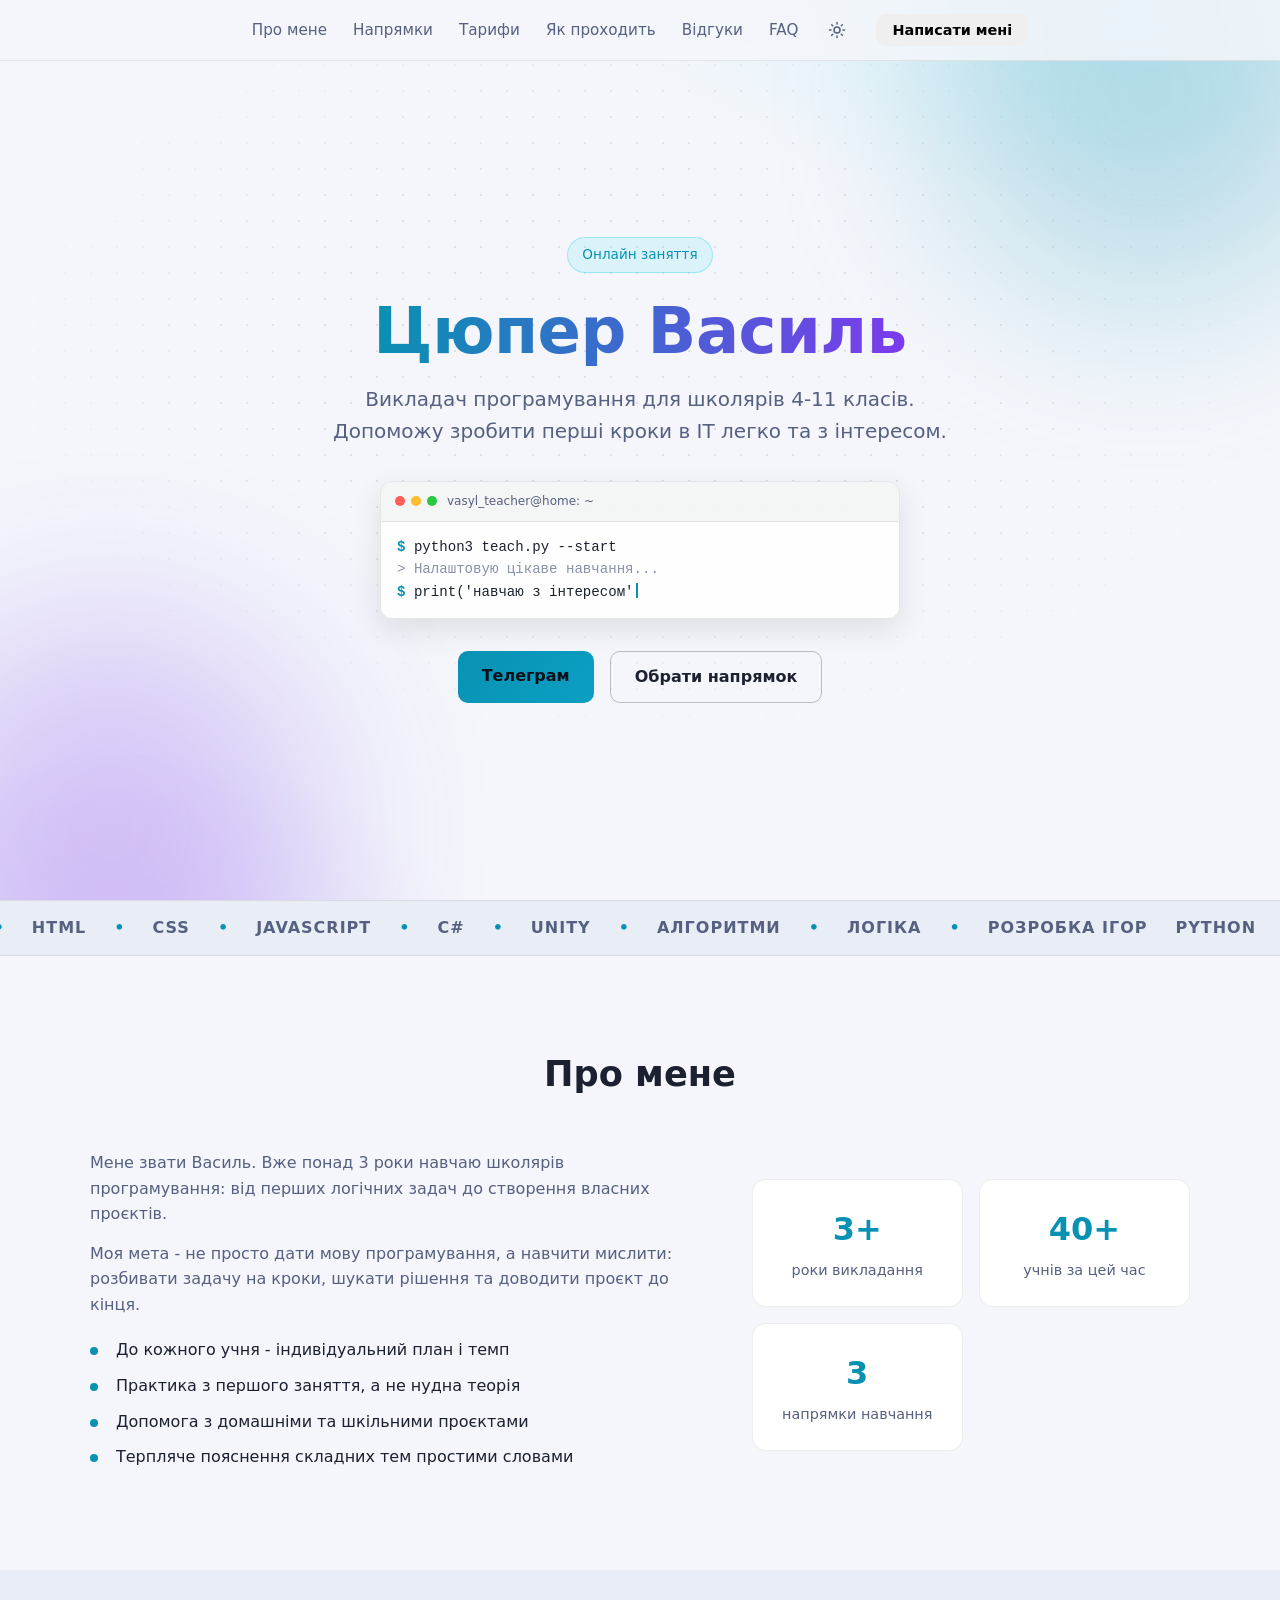
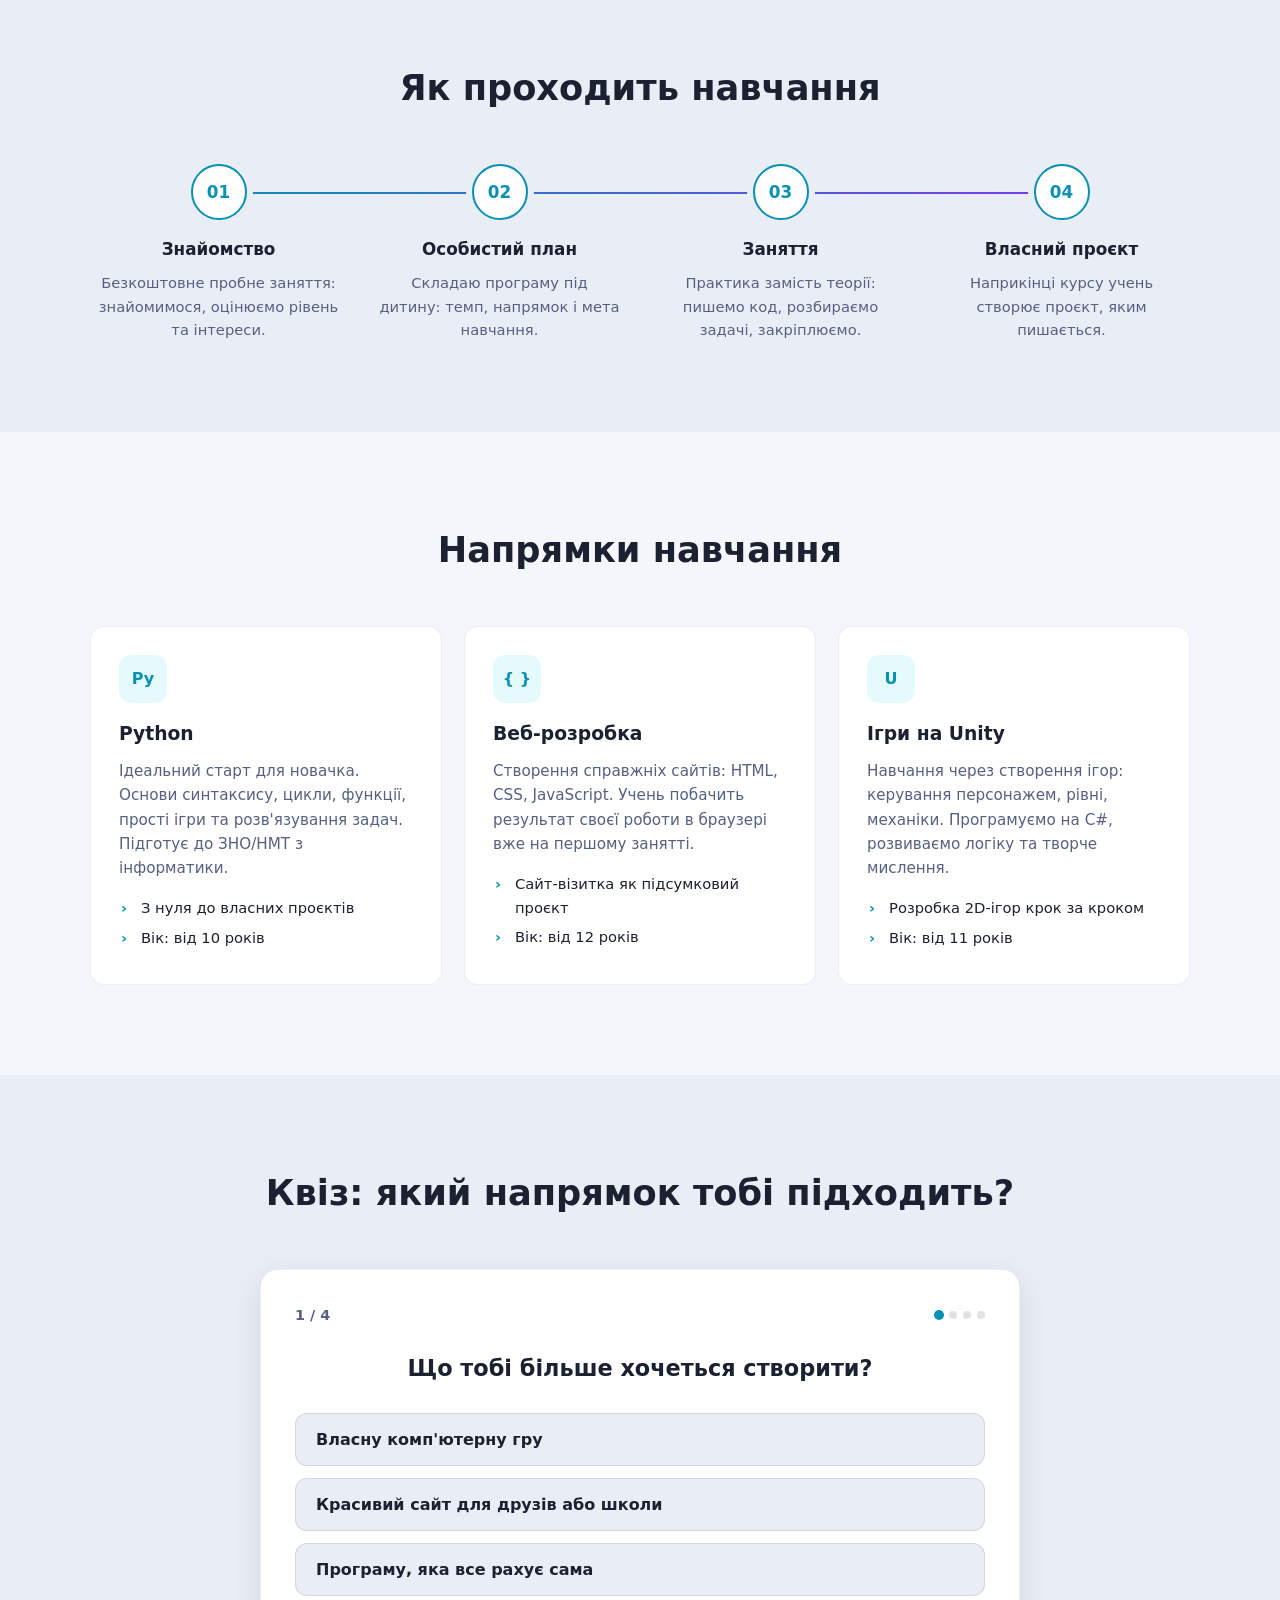
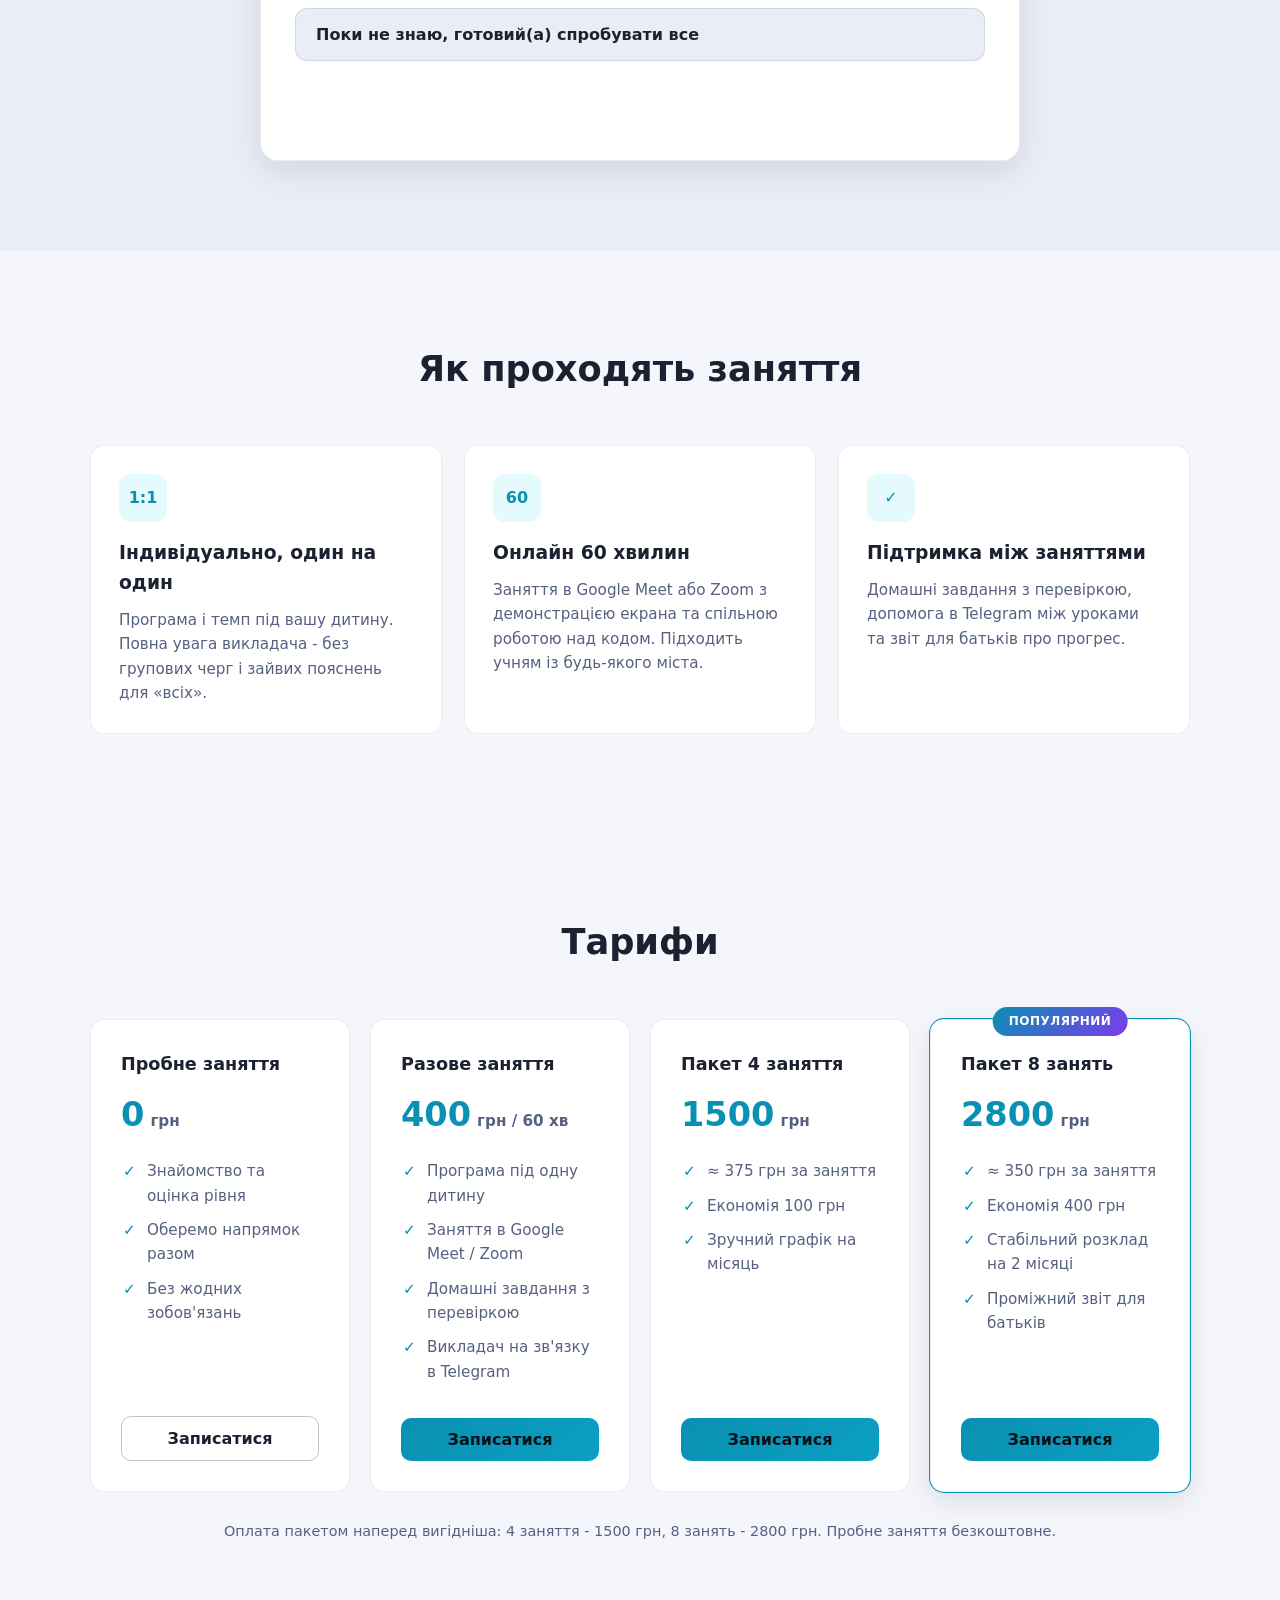
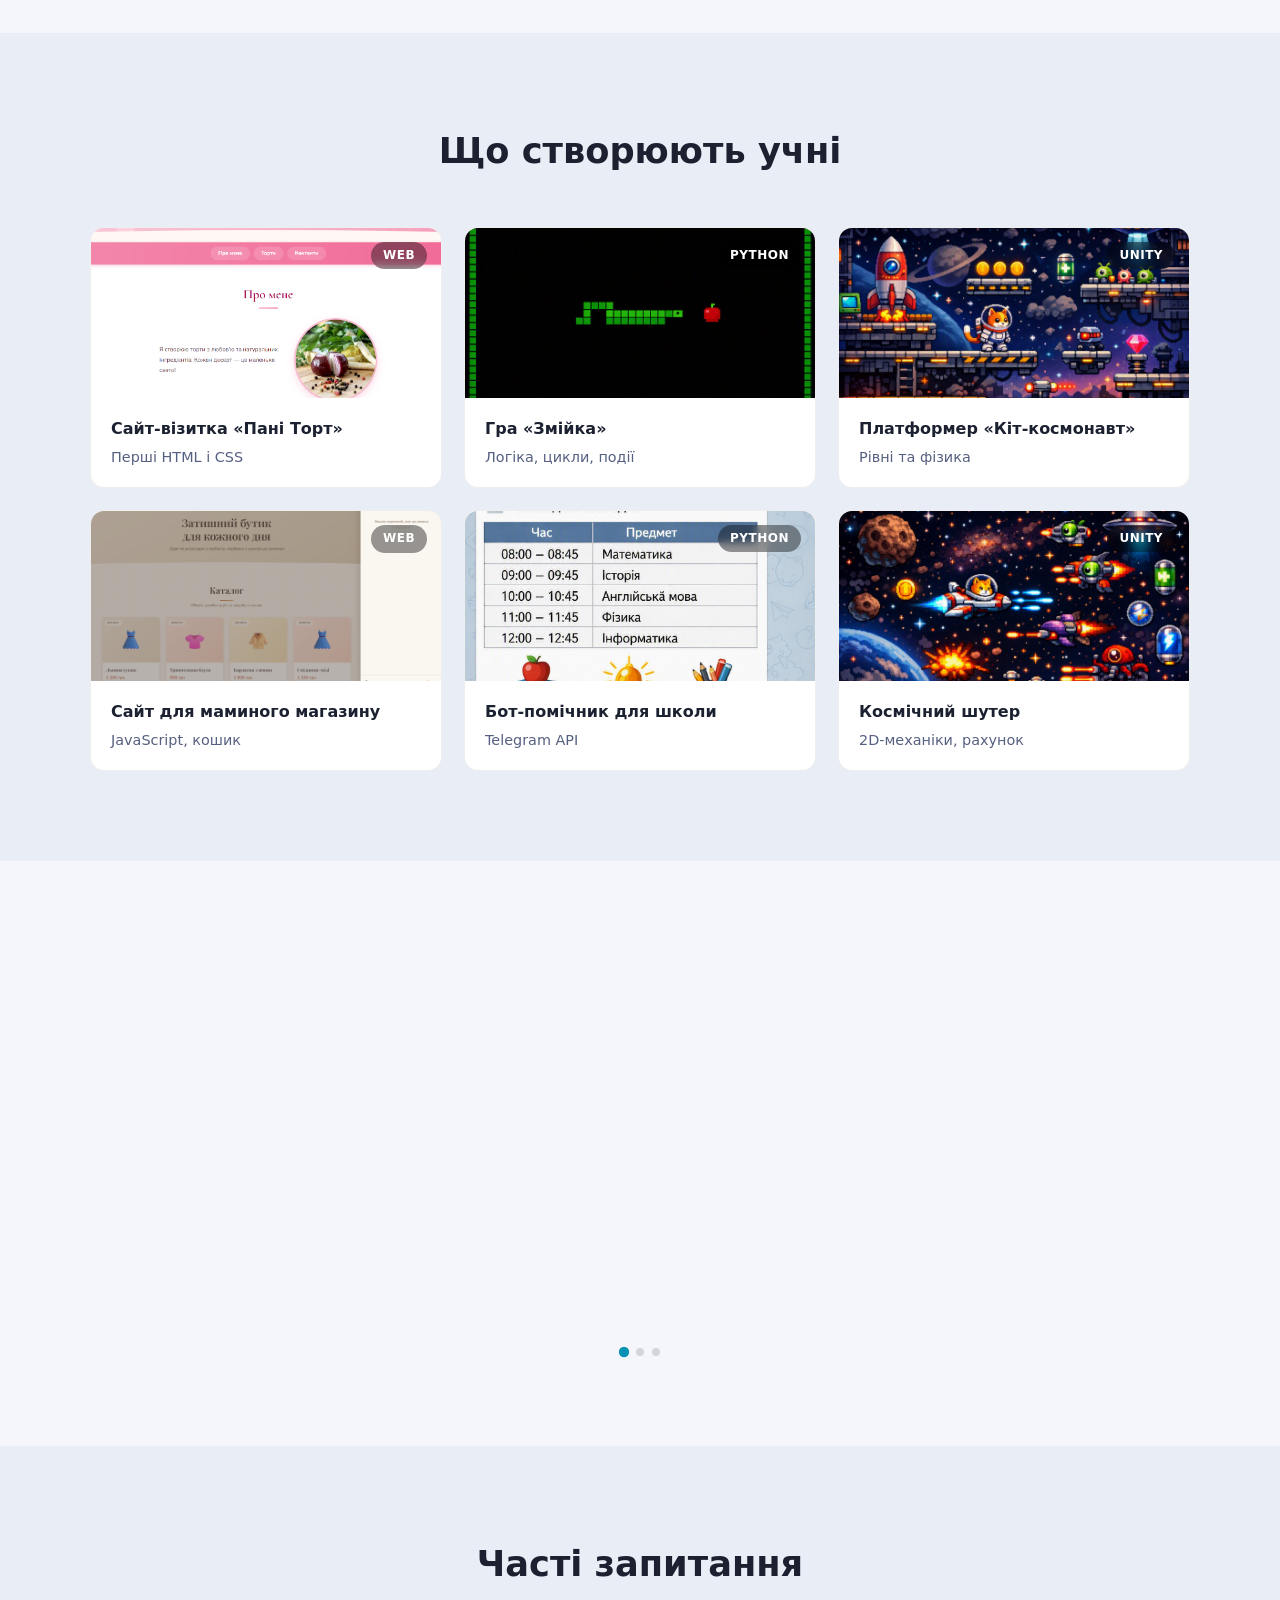
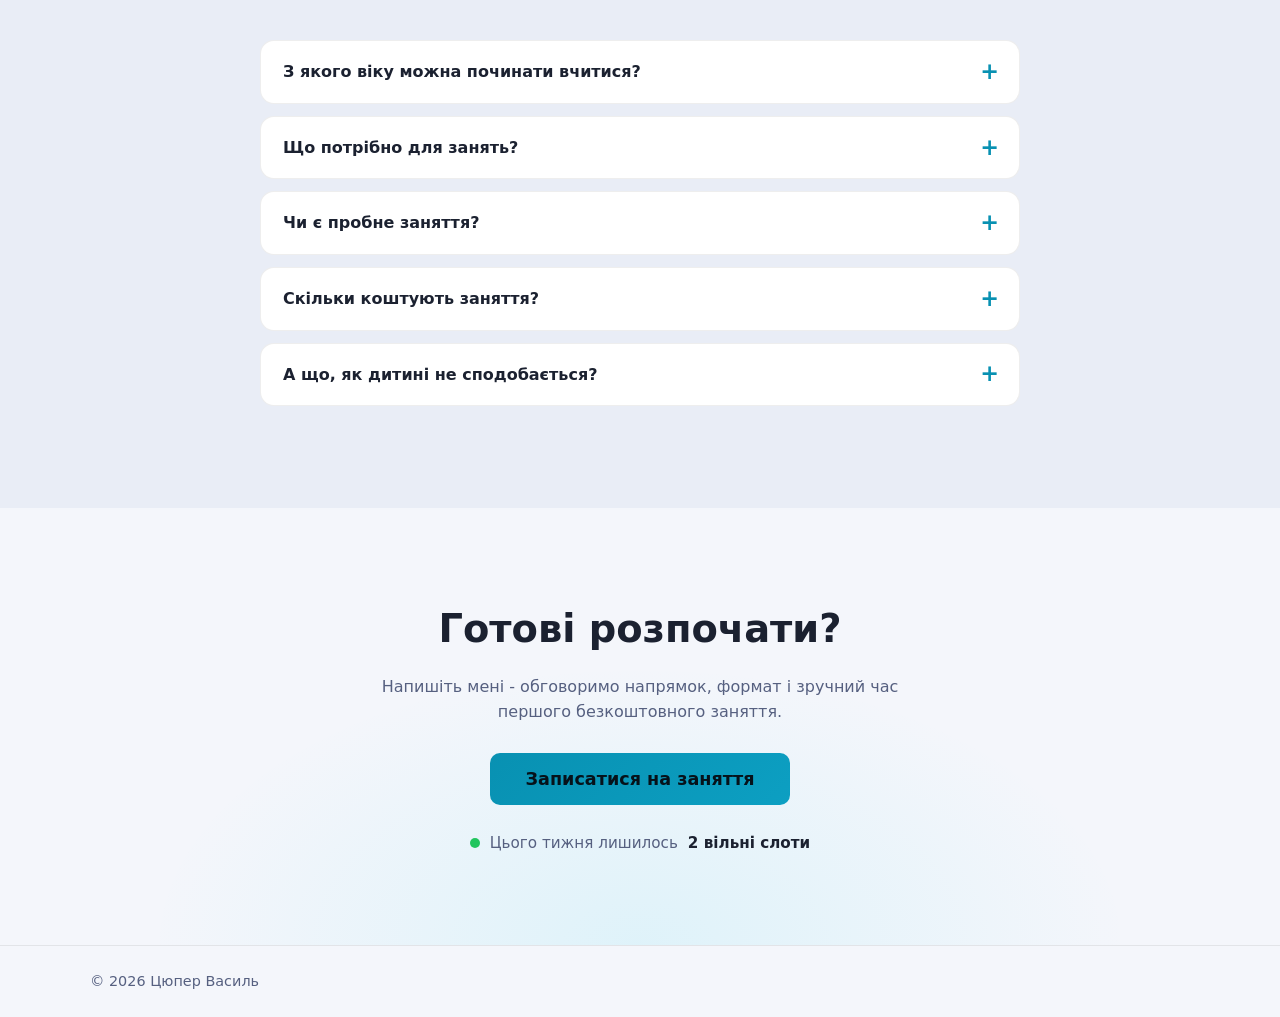
==== index.html @ 75161da9 "first commit" ====
<!DOCTYPE html>
<html lang="uk">
<head>
  <meta charset="UTF-8">
  <meta name="viewport" content="width=device-width, initial-scale=1.0">
  <title>Цюпер Василь - викладач програмування для школярів</title>
  <meta name="description" content="Індивідуальні онлайн-заняття програмуванням для школярів: Python, веб-розробка, розробка ігор на Unity.">
  <meta name="theme-color" content="#0f1117">
  <meta property="og:type" content="website">
  <meta property="og:title" content="Цюпер Василь - програмування для школярів">
  <meta property="og:description" content="Python, веб-розробка та ігри на Unity для дітей 4-11 класів. Перше заняття безкоштовно.">
  <meta property="og:url" content="https://example.com/">
  <link rel="icon" type="image/svg+xml" href="favicon.svg">
  <link rel="stylesheet" href="css/style.css">
</head>
<body>

  <div class="preloader" id="preloader" aria-hidden="true">
    <div class="preloader__inner">
      <span class="preloader__logo">ВЦ</span>
      <span class="preloader__bar"><i></i></span>
    </div>
  </div>

  <div class="progress" id="progressBar" aria-hidden="true"></div>

  <header class="nav" id="nav">
    <div class="container nav__inner">
      <nav class="nav__links" id="navLinks">
        <a href="#about">Про мене</a>
        <a href="#directions">Напрямки</a>
        <a href="#pricing">Тарифи</a>
        <a href="#how">Як проходить</a>
        <a href="#reviews">Відгуки</a>
        <a href="#faq">FAQ</a>
        <button id="themeToggle" class="theme-toggle" aria-label="Перемкнути тему">
          <svg class="theme-toggle__moon" viewBox="0 0 24 24" width="18" height="18" fill="none" stroke="currentColor" stroke-width="2" aria-hidden="true">
            <path d="M21 12.8A9 9 0 1 1 11.2 3a7 7 0 0 0 9.8 9.8z" stroke-linecap="round" stroke-linejoin="round"/>
          </svg>
          <svg class="theme-toggle__sun" viewBox="0 0 24 24" width="18" height="18" fill="none" stroke="currentColor" stroke-width="2" aria-hidden="true">
            <circle cx="12" cy="12" r="4"/>
            <path d="M12 2v2m0 16v2M4.9 4.9l1.4 1.4m11.4 11.4 1.4 1.4M2 12h2m16 0h2M4.9 19.1l1.4-1.4m11.4-11.4 1.4-1.4" stroke-linecap="round"/>
          </svg>
        </button>
        <button class="btn btn--small" data-open-modal>Написати мені</button>
      </nav>
      <button class="nav__burger" id="navToggle" aria-label="Відкрити меню">
        <span></span><span></span><span></span>
      </button>
    </div>
  </header>

  <section class="hero" id="hero">
    <div class="hero__orbs" aria-hidden="true">
      <span class="hero__orb hero__orb--one"></span>
      <span class="hero__orb hero__orb--two"></span>
    </div>
    <div class="hero__grid" aria-hidden="true"></div>
    <canvas class="hero__rain" id="codeRain" aria-hidden="true"></canvas>
    <div class="container hero__inner">
      <div class="hero__badge hero-anim">Онлайн заняття</div>
      <h1 class="hero-anim"><span class="hero__name">Цюпер Василь</span></h1>
      <p class="hero__subtitle hero-anim">
        Викладач програмування для школярів 4-11 класів.<br>
        Допоможу зробити перші кроки в IT легко та з інтересом.
      </p>

      <div class="hero__terminal hero-anim" aria-hidden="true">
        <div class="terminal__bar">
          <span class="terminal__dots"><i></i><i></i><i></i></span>
          <span class="terminal__title">vasyl_teacher@home: ~</span>
        </div>
        <div class="terminal__body">
          <p class="terminal__line"><span class="terminal__prompt">$</span> python3 teach.py --start</p>
          <p class="terminal__line terminal__muted">> Налаштовую цікаве навчання...</p>
          <p class="terminal__line terminal__typed">
            <span class="terminal__prompt">$</span>
            <span id="typedOut"></span><span class="typed__cursor"></span>
          </p>
        </div>
      </div>

      <div class="hero__actions hero-anim">
        <a href="https://t.me/tsyupro" target="_blank" rel="noopener" class="btn btn--primary">Телеграм</a>
        <a href="#directions" class="btn btn--ghost">Обрати напрямок</a>
      </div>
    </div>
  </section>

  <div class="marquee" aria-hidden="true">
    <div class="marquee__track">
      <span class="marquee__group">
        <span class="marquee__item">Python</span><span class="marquee__sep">•</span>
        <span class="marquee__item">HTML</span><span class="marquee__sep">•</span>
        <span class="marquee__item">CSS</span><span class="marquee__sep">•</span>
        <span class="marquee__item">JavaScript</span><span class="marquee__sep">•</span>
        <span class="marquee__item">C#</span><span class="marquee__sep">•</span>
        <span class="marquee__item">Unity</span><span class="marquee__sep">•</span>
        <span class="marquee__item">Алгоритми</span><span class="marquee__sep">•</span>
        <span class="marquee__item">Логіка</span><span class="marquee__sep">•</span>
        <span class="marquee__item">Розробка ігор</span>
      </span>
      <span class="marquee__group">
        <span class="marquee__item">Python</span><span class="marquee__sep">•</span>
        <span class="marquee__item">HTML</span><span class="marquee__sep">•</span>
        <span class="marquee__item">CSS</span><span class="marquee__sep">•</span>
        <span class="marquee__item">JavaScript</span><span class="marquee__sep">•</span>
        <span class="marquee__item">C#</span><span class="marquee__sep">•</span>
        <span class="marquee__item">Unity</span><span class="marquee__sep">•</span>
        <span class="marquee__item">Алгоритми</span><span class="marquee__sep">•</span>
        <span class="marquee__item">Логіка</span><span class="marquee__sep">•</span>
        <span class="marquee__item">Розробка ігор</span>
      </span>
    </div>
  </div>

  <section class="section" id="about">
    <div class="container">
      <h2 class="section__title reveal">Про мене</h2>
      <div class="about">
        <div class="about__text reveal">
          <p>
            Мене звати Василь. Вже понад 3 роки навчаю школярів програмування:
            від перших логічних задач до створення власних проєктів.
          </p>
          <p>
            Моя мета - не просто дати мову програмування, а навчити мислити:
            розбивати задачу на кроки, шукати рішення та доводити проєкт до кінця.
          </p>
          <ul class="about__list">
            <li>До кожного учня - індивідуальний план і темп</li>
            <li>Практика з першого заняття, а не нудна теорія</li>
            <li>Допомога з домашніми та шкільними проєктами</li>
            <li>Терпляче пояснення складних тем простими словами</li>
          </ul>
        </div>
        <div class="about__facts">
          <div class="fact reveal">
            <div class="fact__num" data-counter="3" data-suffix="+">0</div>
            <div class="fact__label">роки викладання</div>
          </div>
          <div class="fact reveal">
            <div class="fact__num" data-counter="40" data-suffix="+">0</div>
            <div class="fact__label">учнів за цей час</div>
          </div>
          <div class="fact reveal">
            <div class="fact__num" data-counter="3">0</div>
            <div class="fact__label">напрямки навчання</div>
          </div>
        </div>
      </div>
    </div>
  </section>

  <section class="section section--alt" id="how">
    <div class="container">
      <h2 class="section__title reveal">Як проходить навчання</h2>
      <div class="steps reveal">
        <span class="steps__line" aria-hidden="true"></span>
        <article class="step">
          <span class="step__num">01</span>
          <h3>Знайомство</h3>
          <p>Безкоштовне пробне заняття: знайомимося, оцінюємо рівень та інтереси.</p>
        </article>
        <article class="step">
          <span class="step__num">02</span>
          <h3>Особистий план</h3>
          <p>Складаю програму під дитину: темп, напрямок і мета навчання.</p>
        </article>
        <article class="step">
          <span class="step__num">03</span>
          <h3>Заняття</h3>
          <p>Практика замість теорії: пишемо код, розбираємо задачі, закріплюємо.</p>
        </article>
        <article class="step">
          <span class="step__num">04</span>
          <h3>Власний проєкт</h3>
          <p>Наприкінці курсу учень створює проєкт, яким пишається.</p>
        </article>
      </div>
    </div>
  </section>

  <section class="section" id="directions">
    <div class="container">
      <h2 class="section__title reveal">Напрямки навчання</h2>
      <div class="cards">
        <article class="card reveal">
          <div class="card__icon" aria-hidden="true">Py</div>
          <h3>Python</h3>
          <p>
            Ідеальний старт для новачка. Основи синтаксису, цикли, функції,
            прості ігри та розв'язування задач. Підготує до ЗНО/НМТ з інформатики.
          </p>
          <ul class="card__list">
            <li>З нуля до власних проєктів</li>
            <li>Вік: від 10 років</li>
          </ul>
        </article>
        <article class="card reveal">
          <div class="card__icon" aria-hidden="true">{ }</div>
          <h3>Веб-розробка</h3>
          <p>
            Створення справжніх сайтів: HTML, CSS, JavaScript.
            Учень побачить результат своєї роботи в браузері вже на першому занятті.
          </p>
          <ul class="card__list">
            <li>Сайт-візитка як підсумковий проєкт</li>
            <li>Вік: від 12 років</li>
          </ul>
        </article>
        <article class="card reveal">
          <div class="card__icon" aria-hidden="true">U</div>
          <h3>Ігри на Unity</h3>
          <p>
            Навчання через створення ігор: керування персонажем, рівні, механіки.
            Програмуємо на C#, розвиваємо логіку та творче мислення.
          </p>
          <ul class="card__list">
            <li>Розробка 2D-ігор крок за кроком</li>
            <li>Вік: від 11 років</li>
          </ul>
        </article>
      </div>
    </div>
  </section>

  <section class="section section--alt" id="quiz">
    <div class="container container--narrow">
      <h2 class="section__title reveal">Квіз: який напрямок тобі підходить?</h2>
      <div class="quiz reveal" id="quiz">
        <div class="quiz__head">
          <span class="quiz__step" id="quizStepText">1 / 4</span>
          <div class="quiz__dots" id="quizDots"></div>
        </div>
        <h3 class="quiz__question" id="quizQuestion"></h3>
        <div class="quiz__options" id="quizOptions"></div>
        <div class="quiz__nav">
          <button class="quiz__back btn btn--ghost" id="quizBack">Назад</button>
        </div>
        <div class="quiz__result" id="quizResult" hidden>
          <span class="quiz__result-badge">Тобі підходить</span>
          <h3 id="quizResultTitle"></h3>
          <p id="quizResultText"></p>
          <div class="quiz__result-actions">
            <button class="btn btn--primary" data-open-modal>Записатися на заняття</button>
            <button class="btn btn--ghost" id="quizRestart">Пройти ще раз</button>
          </div>
        </div>
      </div>
    </div>
  </section>

  <section class="section" id="format">
    <div class="container">
      <h2 class="section__title reveal">Як проходять заняття</h2>
      <div class="cards cards--wide">
        <article class="card reveal">
          <div class="card__icon" aria-hidden="true">1:1</div>
          <h3>Індивідуально, один на один</h3>
          <p>
            Програма і темп під вашу дитину. Повна увага викладача - без групових черг і зайвих пояснень для «всіх».
          </p>
        </article>
        <article class="card reveal">
          <div class="card__icon" aria-hidden="true">60</div>
          <h3>Онлайн 60 хвилин</h3>
          <p>
            Заняття в Google Meet або Zoom з демонстрацією екрана та спільною роботою над кодом. Підходить учням із будь-якого міста.
          </p>
        </article>
        <article class="card reveal">
          <div class="card__icon" aria-hidden="true">✓</div>
          <h3>Підтримка між заняттями</h3>
          <p>
            Домашні завдання з перевіркою, допомога в Telegram між уроками та звіт для батьків про прогрес.
          </p>
        </article>
      </div>
    </div>
  </section>

  <section class="section" id="pricing">
    <div class="container">
      <h2 class="section__title reveal">Тарифи</h2>
      <div class="pricing">
        <article class="price reveal">
          <h3 class="price__name">Пробне заняття</h3>
          <div class="price__amount">0<span class="price__per">грн</span></div>
          <ul class="price__features">
            <li>Знайомство та оцінка рівня</li>
            <li>Оберемо напрямок разом</li>
            <li>Без жодних зобов'язань</li>
          </ul>
          <button class="btn btn--ghost price__btn" data-open-modal>Записатися</button>
        </article>
        <article class="price reveal">
          <h3 class="price__name">Разове заняття</h3>
          <div class="price__amount">400<span class="price__per">грн / 60 хв</span></div>
          <ul class="price__features">
            <li>Програма під одну дитину</li>
            <li>Заняття в Google Meet / Zoom</li>
            <li>Домашні завдання з перевіркою</li>
            <li>Викладач на зв'язку в Telegram</li>
          </ul>
          <button class="btn btn--primary price__btn" data-open-modal>Записатися</button>
        </article>
        <article class="price reveal">
          <h3 class="price__name">Пакет 4 заняття</h3>
          <div class="price__amount">1500<span class="price__per">грн</span></div>
          <ul class="price__features">
            <li>≈ 375 грн за заняття</li>
            <li>Економія 100 грн</li>
            <li>Зручний графік на місяць</li>
          </ul>
          <button class="btn btn--primary price__btn" data-open-modal>Записатися</button>
        </article>
        <article class="price price--popular reveal">
          <span class="price__badge">Популярний</span>
          <h3 class="price__name">Пакет 8 занять</h3>
          <div class="price__amount">2800<span class="price__per">грн</span></div>
          <ul class="price__features">
            <li>≈ 350 грн за заняття</li>
            <li>Економія 400 грн</li>
            <li>Стабільний розклад на 2 місяці</li>
            <li>Проміжний звіт для батьків</li>
          </ul>
          <button class="btn btn--primary price__btn" data-open-modal>Записатися</button>
        </article>
      </div>
      <p class="pricing__note">
        Оплата пакетом наперед вигідніша: 4 заняття - 1500 грн, 8 занять - 2800 грн. Пробне заняття безкоштовне.
      </p>
    </div>
  </section>

  <section class="section section--alt" id="gallery">
    <div class="container">
      <h2 class="section__title reveal">Що створюють учні</h2>
      <div class="gallery">
        <figure class="gallery__item reveal">
          <div class="gallery__thumb">
            <img src="photo/Сайт-візитка «Пані Торт».png" alt="Сайт-візитка «Пані Торт»" loading="lazy">
            <span class="gallery__badge">Web</span>
          </div>
          <figcaption><h3>Сайт-візитка «Пані Торт»</h3><p>Перші HTML і CSS</p></figcaption>
        </figure>
        <figure class="gallery__item reveal">
          <div class="gallery__thumb">
            <img src="photo/Гра «Змійка».png" alt="Гра «Змійка»" loading="lazy">
            <span class="gallery__badge">Python</span>
          </div>
          <figcaption><h3>Гра «Змійка»</h3><p>Логіка, цикли, події</p></figcaption>
        </figure>
        <figure class="gallery__item reveal">
          <div class="gallery__thumb">
            <img src="photo/Платформер «Кіт-космонавт».png" alt="Платформер «Кіт-космонавт»" loading="lazy">
            <span class="gallery__badge">Unity</span>
          </div>
          <figcaption><h3>Платформер «Кіт-космонавт»</h3><p>Рівні та фізика</p></figcaption>
        </figure>
        <figure class="gallery__item reveal">
          <div class="gallery__thumb">
            <img src="photo/Сайт для маминого магазину.png" alt="Сайт для маминого магазину" loading="lazy">
            <span class="gallery__badge">Web</span>
          </div>
          <figcaption><h3>Сайт для маминого магазину</h3><p>JavaScript, кошик</p></figcaption>
        </figure>
        <figure class="gallery__item reveal">
          <div class="gallery__thumb">
            <img src="photo/Бот-помічник для школи.png" alt="Бот-помічник для школи" loading="lazy">
            <span class="gallery__badge">Python</span>
          </div>
          <figcaption><h3>Бот-помічник для школи</h3><p>Telegram API</p></figcaption>
        </figure>
        <figure class="gallery__item reveal">
          <div class="gallery__thumb">
            <img src="photo/Космічний шутер.png" alt="Космічний шутер" loading="lazy">
            <span class="gallery__badge">Unity</span>
          </div>
          <figcaption><h3>Космічний шутер</h3><p>2D-механіки, рахунок</p></figcaption>
        </figure>
      </div>
    </div>
  </section>

  <section class="section" id="reviews">
    <div class="container">
      <h2 class="section__title reveal">Відгуки учнів та батьків</h2>
      <div class="reviews reveal">
        <button class="reviews__arrow reviews__arrow--prev" id="revPrev" aria-label="Попередній відгук">
          <svg viewBox="0 0 24 24" width="20" height="20" fill="none" stroke="currentColor" stroke-width="2" aria-hidden="true"><path d="M15 18l-6-6 6-6" stroke-linecap="round" stroke-linejoin="round"/></svg>
        </button>
        <div class="reviews__viewport">
          <div class="reviews__track" id="revTrack">
            <article class="card card--review review">
              <p class="review__text">
                Син чекає на кожне заняття. Почали з нуля, а за пів року дитина вже
                робить власні прості ігри в Python. Дуже раді, що знайшли Василя.
              </p>
              <div class="review__author">
                <span class="review__name">Оксана</span>
                <span class="review__role">мама учня, 11 років</span>
              </div>
            </article>
            <article class="card card--review review">
              <p class="review__text">
                Василь усе пояснює просто і без зайвої термінології. Навіть складні теми
                стають зрозумілими. Заняття проходять цікаво, майже як гра.
              </p>
              <div class="review__author">
                <span class="review__name">Дмитро</span>
                <span class="review__role">учень, 13 років</span>
              </div>
            </article>
            <article class="card card--review review">
              <p class="review__text">
                Донька навчається робити сайти. Дуже подобається, що є домашні завдання
                і викладач завжди на зв'язку в Telegram, якщо виникають питання.
              </p>
              <div class="review__author">
                <span class="review__name">Наталія</span>
                <span class="review__role">мама учениці, 14 років</span>
              </div>
            </article>
            <article class="card card--review review">
              <p class="review__text">
                Пройшли квіз на сайті, син сам обрав веб-розробку. Василь втримав цей інтерес,
                тепер дитина робить сайти із задоволенням.
              </p>
              <div class="review__author">
                <span class="review__name">Ольга</span>
                <span class="review__role">мама, 10 років</span>
              </div>
            </article>
            <article class="card card--review review">
              <p class="review__text">
                Брав уроки Unity, зробив гру про космос, яку показував друзям у школі.
                Це більше, ніж уроки, це впевненість у собі.
              </p>
              <div class="review__author">
                <span class="review__name">Максим</span>
                <span class="review__role">учень, 12 років</span>
              </div>
            </article>
          </div>
        </div>
        <button class="reviews__arrow reviews__arrow--next" id="revNext" aria-label="Наступний відгук">
          <svg viewBox="0 0 24 24" width="20" height="20" fill="none" stroke="currentColor" stroke-width="2" aria-hidden="true"><path d="M9 6l6 6-6 6" stroke-linecap="round" stroke-linejoin="round"/></svg>
        </button>
      </div>
      <div class="reviews__dots" id="revDots" aria-hidden="true"></div>
    </div>
  </section>

  <section class="section section--alt" id="faq">
    <div class="container container--narrow">
      <h2 class="section__title reveal">Часті запитання</h2>
      <div class="faq">
        <details class="faq__item reveal">
          <summary>З якого віку можна починати вчитися?</summary>
          <p>
            Залежить від напрямку. Python та логіку зазвичай починають з 10 років,
            веб-розробку - з 12, гри на Unity - з 11. Але все індивідуально,
            готовність дитини визначається на пробному занятті.
          </p>
        </details>
        <details class="faq__item reveal">
          <summary>Що потрібно для занять?</summary>
          <p>
            Комп'ютер або ноутбук із доступом до інтернету. Все програмне забезпечення
            безкоштовне, допоможу підготувати його перед першим заняттям.
          </p>
        </details>
        <details class="faq__item reveal">
          <summary>Чи є пробне заняття?</summary>
          <p>
            Так, перше заняття - знайомство: оцінюємо рівень, визначаємо напрямок,
            пробуємо формат. Воно безкоштовне.
          </p>
        </details>
        <details class="faq__item reveal">
          <summary>Скільки коштують заняття?</summary>
          <p>
            Разове заняття - 400 грн за 60 хвилин. Оплата пакетом вигідніша:
            4 заняття - 1500 грн, 8 занять - 2800 грн. Пробне заняття безкоштовне.
          </p>
        </details>
        <details class="faq__item reveal">
          <summary>А що, як дитині не сподобається?</summary>
          <p>
            Це нормально. Пробуємо інший напрямок або темп. Головна мета - щоб дитина
            отримувала задоволення від навчання, тому завжди прислухаюся до її інтересів.
          </p>
        </details>
      </div>
    </div>
  </section>

  <section class="contact" id="contact">
    <div class="container contact__inner reveal">
      <h2 class="contact__title">Готові розпочати?</h2>
      <p class="contact__text">
        Напишіть мені - обговоримо напрямок, формат і зручний час першого безкоштовного заняття.
      </p>
      <div class="contact__actions">
        <button class="btn btn--primary btn--lg" data-open-modal>
          Записатися на заняття
        </button>
      </div>
      <div class="slots">
        <span class="slots__dot" aria-hidden="true"></span>
        Цього тижня лишилось <strong>2 вільні слоти</strong>
      </div>
    </div>
  </section>

  <footer class="footer">
    <div class="container footer__inner">
      <span>© 2026 Цюпер Василь</span>
    </div>
  </footer>

  <button class="to-top" id="toTop" aria-label="Вгору">
    <svg viewBox="0 0 24 24" width="18" height="18" fill="none" stroke="currentColor" stroke-width="3" aria-hidden="true">
      <path d="M12 20V5M5 12l7-7 7 7" stroke-linecap="round" stroke-linejoin="round"/>
    </svg>
  </button>

  <div class="toast" id="toast" role="status" aria-live="polite">Повідомлення скопійовано</div>

  <div class="modal" id="bookingModal" aria-hidden="true">
    <div class="modal__overlay" data-close></div>
    <div class="modal__dialog" role="dialog" aria-modal="true" aria-labelledby="modalTitle">
      <button class="modal__close" data-close aria-label="Закрити">
        <svg viewBox="0 0 24 24" width="20" height="20" fill="none" stroke="currentColor" stroke-width="2" aria-hidden="true">
          <path d="M18 6 6 18M6 6l12 12" stroke-linecap="round"/>
        </svg>
      </button>
      <h3 class="modal__title" id="modalTitle">Записатися на заняття</h3>
      <p class="modal__sub">Заповніть форму - я зв'яжуся з вами в Telegram і підтверджу час.</p>
      <form id="bookForm" class="form" novalidate>
        <label class="form__field">
          Ваше ім'я
          <input type="text" name="name" required maxlength="60" placeholder="Оксана">
        </label>
        <label class="form__field">
          Вік дитини
          <input type="number" name="age" min="7" max="18" step="1" required placeholder="11">
        </label>
        <label class="form__field">
          Напрямок
          <select name="direction" required>
            <option value="">Оберіть напрямок</option>
            <option>Python</option>
            <option>Веб-розробка</option>
            <option>Ігри на Unity</option>
            <option>Не визначились, потрібна порада</option>
          </select>
        </label>
        <label class="form__field">
          Коментар
          <textarea name="comment" rows="3" maxlength="500" placeholder="Зручний час для заняття..."></textarea>
        </label>
        <button class="btn btn--primary btn--lg form__submit" type="submit">Записатися</button>
        <p class="form__hint">
          Після натискання з'явиться готове повідомлення - залишиться тільки вставити його в чат.
        </p>
      </form>
    </div>
  </div>

  <script src="js/script.js"></script>
</body>
</html>
---- css/style.css ----
:root {
  --bg: #0f1117;
  --bg-alt: #161a24;
  --card: #1b2130;
  --text: #e8ecf4;
  --text-dim: #a3aac2;
  --accent: #22d3ee;
  --accent-strong: #0ea5c9;
  --violet: #7c3aed;
  --radius: 14px;
  --shadow: 0 10px 30px rgba(0, 0, 0, 0.35);
}

[data-theme="light"] {
  --bg: #f4f6fb;
  --bg-alt: #e9edf6;
  --card: #ffffff;
  --text: #1b2130;
  --text-dim: #566080;
  --accent: #0891b2;
  --accent-strong: #0ea5c9;
  --violet: #7c3aed;
  --shadow: 0 10px 30px rgba(15, 17, 23, 0.1);
}

* {
  margin: 0;
  padding: 0;
  box-sizing: border-box;
}

html {
  scroll-behavior: smooth;
}

body {
  font-family: "Segoe UI", system-ui, -apple-system, Roboto, Arial, sans-serif;
  background: var(--bg);
  color: var(--text);
  line-height: 1.6;
  overflow-x: hidden;
  transition: background 0.3s, color 0.3s;
}

::-webkit-scrollbar {
  width: 10px;
}

::-webkit-scrollbar-track {
  background: var(--bg);
}

::-webkit-scrollbar-thumb {
  background: #2a3247;
  border-radius: 5px;
}

[data-theme="light"]::-webkit-scrollbar-thumb {
  background: #c3cadb;
}

[data-theme="light"]::-webkit-scrollbar-thumb:hover {
  background: var(--accent);
}

::-webkit-scrollbar-thumb:hover {
  background: var(--accent-strong);
}

::selection {
  background: rgba(34, 211, 238, 0.35);
}

.container {
  width: min(1100px, 92%);
  margin: 0 auto;
}

.container--narrow {
  width: min(760px, 92%);
}

/* Preloader */
.preloader {
  position: fixed;
  inset: 0;
  z-index: 200;
  background: var(--bg);
  display: flex;
  align-items: center;
  justify-content: center;
  transition: opacity 0.5s, visibility 0.5s;
}

.preloader--hidden {
  opacity: 0;
  visibility: hidden;
}

.preloader__inner {
  text-align: center;
}

.preloader__logo {
  font-size: 2.8rem;
  font-weight: 800;
  background: linear-gradient(90deg, var(--accent), var(--violet));
  background-size: 200% auto;
  -webkit-background-clip: text;
  background-clip: text;
  color: transparent;
  animation: gradientShift 2s linear infinite;
}

.preloader__bar {
  display: block;
  width: 140px;
  height: 3px;
  margin: 16px auto 0;
  border-radius: 2px;
  background: var(--card);
  overflow: hidden;
}

.preloader__bar i {
  display: block;
  height: 100%;
  width: 40%;
  border-radius: 2px;
  background: linear-gradient(90deg, var(--accent), var(--violet));
  animation: preloadSlide 1s ease-in-out infinite;
}

@keyframes preloadSlide {
  0% { transform: translateX(-120%); }
  100% { transform: translateX(380%); }
}

/* Scroll progress */
.progress {
  position: fixed;
  top: 0;
  left: 0;
  height: 3px;
  width: 0;
  z-index: 100;
  background: linear-gradient(90deg, var(--accent), var(--violet));
  border-radius: 0 3px 3px 0;
}

/* Nav */
.nav {
  position: fixed;
  inset: 0 0 auto 0;
  z-index: 50;
  background: rgba(15, 17, 23, 0.85);
  backdrop-filter: blur(10px);
  border-bottom: 1px solid rgba(255, 255, 255, 0.06);
  transition: box-shadow 0.3s, background 0.3s;
}

[data-theme="light"] .nav {
  background: rgba(244, 246, 251, 0.85);
  border-bottom: 1px solid rgba(15, 17, 23, 0.08);
}

.nav--scrolled {
  box-shadow: 0 6px 24px rgba(0, 0, 0, 0.45);
}

.nav__inner {
  display: flex;
  align-items: center;
  justify-content: center;
  padding: 14px 0;
  transition: padding 0.3s;
}

.nav--scrolled .nav__inner {
  padding: 8px 0;
}

.nav__links {
  display: flex;
  align-items: center;
  gap: 26px;
}

.nav__links a {
  color: var(--text-dim);
  text-decoration: none;
  font-size: 0.95rem;
  transition: color 0.2s;
}

.nav__links a:hover {
  color: var(--accent);
}

.theme-toggle {
  background: none;
  border: none;
  cursor: pointer;
  color: var(--text-dim);
  display: flex;
  align-items: center;
  padding: 4px;
  transition: color 0.2s;
}

.theme-toggle:hover {
  color: var(--accent);
}

.theme-toggle__sun {
  display: none;
}

[data-theme="light"] .theme-toggle__moon {
  display: none;
}

[data-theme="light"] .theme-toggle__sun {
  display: block;
}

.nav__burger {
  display: none;
  flex-direction: column;
  gap: 5px;
  background: none;
  border: none;
  cursor: pointer;
  padding: 6px;
}

.nav__burger span {
  width: 24px;
  height: 2px;
  background: var(--text);
  border-radius: 2px;
  transition: transform 0.2s;
}

/* Buttons */
.btn {
  display: inline-block;
  padding: 12px 24px;
  border-radius: 10px;
  font-weight: 600;
  text-decoration: none;
  text-align: center;
  transition: transform 0.15s, box-shadow 0.15s, background 0.2s;
  font-size: 1rem;
  border: none;
  cursor: pointer;
  font-family: inherit;
}

.btn--small {
  padding: 8px 16px;
  font-size: 0.9rem;
}

.btn--primary {
  background: linear-gradient(135deg, var(--accent), var(--accent-strong));
  color: #06121a;
  background-size: 150% auto;
}

.btn--primary:hover {
  transform: translateY(-2px);
  box-shadow: 0 8px 24px rgba(34, 211, 238, 0.35);
  background-position: right center;
}

.btn--ghost {
  border: 1px solid rgba(255, 255, 255, 0.25);
  color: var(--text);
  background: none;
}

[data-theme="light"] .btn--ghost {
  border-color: rgba(15, 17, 23, 0.25);
}

.btn--ghost:hover {
  border-color: var(--accent);
  color: var(--accent);
}

.btn--lg {
  padding: 16px 36px;
  font-size: 1.1rem;
}

/* Hero */
.hero {
  position: relative;
  display: flex;
  align-items: center;
  min-height: 100vh;
  padding: 120px 0 80px;
  background:
    radial-gradient(800px 480px at 80% -10%, rgba(34, 211, 238, 0.14), transparent 60%),
    radial-gradient(600px 400px at 10% 110%, rgba(124, 58, 237, 0.14), transparent 60%),
    var(--bg);
  overflow: hidden;
}

.hero__grid {
  position: absolute;
  inset: 0;
  background-image: radial-gradient(rgba(255, 255, 255, 0.08) 1px, transparent 1px);
  background-size: 26px 26px;
  -webkit-mask-image: radial-gradient(ellipse 70% 60% at 50% 40%, #000 30%, transparent 75%);
  mask-image: radial-gradient(ellipse 70% 60% at 50% 40%, #000 30%, transparent 75%);
  animation: gridPulse 4s ease-in-out infinite;
  pointer-events: none;
  will-change: transform;
}

[data-theme="light"] .hero__grid {
  background-image: radial-gradient(rgba(15, 17, 23, 0.1) 1px, transparent 1px);
}

@keyframes gridPulse {
  0%, 100% { opacity: 0.55; }
  50% { opacity: 1; }
}

.hero__orbs {
  position: absolute;
  inset: 0;
  pointer-events: none;
  overflow: hidden;
  will-change: transform;
}

.hero__orb {
  position: absolute;
  width: 420px;
  height: 420px;
  border-radius: 50%;
  filter: blur(90px);
  opacity: 0.35;
  animation: orbFloat 12s ease-in-out infinite;
}

[data-theme="light"] .hero__orb {
  opacity: 0.25;
}

.hero__orb--one {
  background: var(--accent);
  top: -120px;
  right: -80px;
}

.hero__orb--two {
  background: var(--violet);
  bottom: -140px;
  left: -100px;
  animation-delay: -6s;
}

@keyframes orbFloat {
  0%, 100% { transform: translate(0, 0) scale(1); }
  50% { transform: translate(-30px, 40px) scale(1.15); }
}

.hero__rain {
  position: absolute;
  inset: 0;
  width: 100%;
  height: 100%;
  opacity: 0.5;
  pointer-events: none;
}

[data-theme="light"] .hero__rain {
  opacity: 0.35;
}

.hero__inner {
  position: relative;
  z-index: 2;
  text-align: center;
}

.hero__badge {
  display: inline-block;
  padding: 6px 14px;
  border-radius: 999px;
  background: rgba(34, 211, 238, 0.12);
  border: 1px solid rgba(34, 211, 238, 0.35);
  color: var(--accent);
  font-size: 0.85rem;
  margin-bottom: 22px;
}

.hero__name {
  background: linear-gradient(90deg, var(--accent), var(--violet), var(--accent));
  background-size: 200% auto;
  -webkit-background-clip: text;
  background-clip: text;
  color: transparent;
  animation: gradientShift 6s linear infinite;
}

@keyframes gradientShift {
  to { background-position: 200% center; }
}

.hero h1 {
  font-size: clamp(2.4rem, 6vw, 4rem);
  font-weight: 800;
  letter-spacing: -0.5px;
  line-height: 1.15;
}

.hero__subtitle {
  margin-top: 14px;
  color: var(--text-dim);
  font-size: clamp(1rem, 2.4vw, 1.25rem);
  max-width: 620px;
  margin-inline: auto;
}

.hero__terminal {
  max-width: 520px;
  margin: 34px auto 0;
  text-align: left;
  background: rgba(10, 12, 18, 0.8);
  border: 1px solid rgba(255, 255, 255, 0.09);
  border-radius: 12px;
  overflow: hidden;
  box-shadow: var(--shadow);
}

[data-theme="light"] .hero__terminal {
  background: rgba(255, 255, 255, 0.9);
  border-color: rgba(15, 17, 23, 0.1);
}

.terminal__bar {
  display: flex;
  align-items: center;
  gap: 10px;
  padding: 10px 14px;
  background: rgba(255, 255, 255, 0.04);
  border-bottom: 1px solid rgba(255, 255, 255, 0.06);
}

[data-theme="light"] .terminal__bar {
  background: rgba(15, 17, 23, 0.04);
  border-bottom-color: rgba(15, 17, 23, 0.08);
}

.terminal__dots {
  display: flex;
  gap: 6px;
}

.terminal__dots i {
  width: 10px;
  height: 10px;
  border-radius: 50%;
  background: #1e2634;
}

[data-theme="light"] .terminal__dots i {
  background: #cdd3e0;
}

.terminal__dots i:nth-child(1) { background: #ff5f57; }
.terminal__dots i:nth-child(2) { background: #febc2e; }
.terminal__dots i:nth-child(3) { background: #28c840; }

.terminal__title {
  font-size: 0.75rem;
  color: var(--text-dim);
}

.terminal__body {
  padding: 14px 16px;
  font-family: Consolas, "Cascadia Code", monospace;
  font-size: 0.88rem;
  min-height: 96px;
}

.terminal__prompt {
  color: var(--accent);
  font-weight: 700;
}

.terminal__muted {
  color: #5b6478;
}

[data-theme="light"] .terminal__muted {
  color: #8891aa;
}

.terminal__typed {
  color: var(--text);
}

.typed__cursor {
  display: inline-block;
  width: 2px;
  height: 1.05em;
  background: var(--accent);
  vertical-align: -0.15em;
  margin-left: 2px;
  animation: blink 1s steps(1) infinite;
}

@keyframes blink {
  50% { opacity: 0; }
}

.hero__actions {
  margin-top: 32px;
  display: flex;
  gap: 16px;
  justify-content: center;
  flex-wrap: wrap;
}

/* Hero load-in */
.hero-anim {
  opacity: 0;
  animation: fadeUp 0.8s ease forwards;
}

.hero-anim:nth-child(1) { animation-delay: 0.1s; }
.hero-anim:nth-child(2) { animation-delay: 0.25s; }
.hero-anim:nth-child(3) { animation-delay: 0.4s; }
.hero-anim:nth-child(4) { animation-delay: 0.6s; }
.hero-anim:nth-child(5) { animation-delay: 0.8s; }

@keyframes fadeUp {
  from { opacity: 0; transform: translateY(24px); }
  to { opacity: 1; transform: none; }
}

/* Marquee */
.marquee {
  overflow: hidden;
  border-block: 1px solid rgba(255, 255, 255, 0.06);
  background: var(--bg-alt);
  padding: 14px 0;
}

[data-theme="light"] .marquee {
  border-block-color: rgba(15, 17, 23, 0.08);
}

.marquee__track {
  display: flex;
  width: max-content;
}

.marquee__group {
  display: flex;
  align-items: center;
  gap: 28px;
  padding-right: 28px;
}

.marquee__item {
  font-weight: 700;
  font-size: 1rem;
  color: var(--text-dim);
  white-space: nowrap;
  text-transform: uppercase;
  letter-spacing: 1px;
}

.marquee__sep {
  color: var(--accent);
  font-weight: 700;
}

/* Sections */
.section {
  padding: 90px 0;
}

.section--alt {
  background: var(--bg-alt);
}

.section__title {
  font-size: clamp(1.6rem, 4vw, 2.2rem);
  text-align: center;
  margin-bottom: 48px;
}

/* Reveal on scroll */
.reveal {
  opacity: 0;
  transform: translateY(28px);
  transition: opacity 0.7s ease, transform 0.7s ease;
  transition-delay: var(--rev-delay, 0s);
}

.reveal.reveal--visible {
  opacity: 1;
  transform: none;
}

/* Steps */
.steps {
  position: relative;
  display: grid;
  grid-template-columns: repeat(4, 1fr);
  gap: 24px;
}

.steps__line {
  position: absolute;
  top: 28px;
  left: 10%;
  right: 10%;
  height: 2px;
  border-radius: 2px;
  background: linear-gradient(90deg, var(--accent), var(--violet));
  transform: scaleX(0);
  transform-origin: left;
  transition: transform 1.2s ease 0.35s;
}

.steps.reveal--visible .steps__line {
  transform: scaleX(1);
}

.step {
  position: relative;
  text-align: center;
  padding: 0 8px;
}

.step__num {
  position: relative;
  z-index: 1;
  display: inline-flex;
  align-items: center;
  justify-content: center;
  width: 56px;
  height: 56px;
  border-radius: 50%;
  background: var(--card);
  border: 2px solid var(--accent);
  color: var(--accent);
  font-weight: 800;
  font-size: 1.05rem;
  margin-bottom: 16px;
  box-shadow: 0 0 0 6px var(--bg-alt);
}

.step h3 {
  margin-bottom: 8px;
  font-size: 1.05rem;
}

.step p {
  color: var(--text-dim);
  font-size: 0.92rem;
}

/* About */
.about {
  display: grid;
  grid-template-columns: 1.4fr 1fr;
  gap: 48px;
  align-items: center;
}

.about__text p {
  color: var(--text-dim);
  margin-bottom: 14px;
}

.about__list {
  list-style: none;
  margin-top: 20px;
}

.about__list li {
  padding-left: 26px;
  position: relative;
  margin-bottom: 10px;
  color: var(--text);
}

.about__list li::before {
  content: "";
  position: absolute;
  left: 0;
  top: 10px;
  width: 8px;
  height: 8px;
  border-radius: 50%;
  background: var(--accent);
}

.about__facts {
  display: grid;
  grid-template-columns: 1fr 1fr;
  gap: 16px;
}

.fact {
  background: var(--card);
  border-radius: var(--radius);
  padding: 24px;
  text-align: center;
  border: 1px solid rgba(255, 255, 255, 0.05);
}

[data-theme="light"] .fact {
  border-color: rgba(15, 17, 23, 0.07);
}

.fact__num {
  font-size: 2rem;
  font-weight: 800;
  color: var(--accent);
}

.fact__label {
  color: var(--text-dim);
  font-size: 0.9rem;
  margin-top: 4px;
}

/* Cards */
.cards {
  display: grid;
  grid-template-columns: repeat(auto-fit, minmax(280px, 1fr));
  gap: 22px;
}

.card {
  position: relative;
  background: var(--card);
  border: 1px solid rgba(255, 255, 255, 0.05);
  border-radius: var(--radius);
  padding: 28px;
  overflow: hidden;
  transition: transform 0.2s, border-color 0.2s;
}

[data-theme="light"] .card {
  border-color: rgba(15, 17, 23, 0.07);
}

.card::after {
  content: "";
  position: absolute;
  inset: 0;
  background: radial-gradient(360px circle at var(--mx, 50%) var(--my, 50%), rgba(34, 211, 238, 0.14), transparent 60%);
  opacity: 0;
  transition: opacity 0.3s;
  pointer-events: none;
}

.card:hover {
  transform: translateY(-4px);
  border-color: rgba(34, 211, 238, 0.4);
}

.card:hover::after {
  opacity: 1;
}

.card__icon {
  position: relative;
  z-index: 1;
  width: 48px;
  height: 48px;
  display: flex;
  align-items: center;
  justify-content: center;
  border-radius: 12px;
  background: rgba(34, 211, 238, 0.12);
  color: var(--accent);
  font-weight: 800;
  margin-bottom: 16px;
}

.card h3,
.card p,
.card .card__list {
  position: relative;
  z-index: 1;
}

.card h3 {
  margin-bottom: 10px;
}

.card p {
  color: var(--text-dim);
  font-size: 0.95rem;
}

.card__list {
  list-style: none;
  margin-top: 16px;
}

.card__list li {
  padding-left: 22px;
  position: relative;
  font-size: 0.92rem;
  color: var(--text);
  margin-bottom: 6px;
}

.card__list li::before {
  content: "›";
  position: absolute;
  left: 2px;
  color: var(--accent);
  font-weight: 700;
}

/* Quiz */
.quiz {
  background: var(--card);
  border: 1px solid rgba(255, 255, 255, 0.05);
  border-radius: 18px;
  padding: 34px;
  box-shadow: var(--shadow);
  text-align: center;
}

[data-theme="light"] .quiz {
  border-color: rgba(15, 17, 23, 0.07);
}

.quiz__head {
  display: flex;
  align-items: center;
  justify-content: space-between;
  margin-bottom: 24px;
}

.quiz__step {
  color: var(--text-dim);
  font-size: 0.9rem;
  font-weight: 700;
}

.quiz__dots {
  display: flex;
  gap: 6px;
}

.quiz__dots i {
  width: 8px;
  height: 8px;
  border-radius: 50%;
  background: rgba(255, 255, 255, 0.12);
  transition: background 0.3s, transform 0.3s;
}

[data-theme="light"] .quiz__dots i {
  background: rgba(15, 17, 23, 0.12);
}

.quiz__dots i.active {
  background: var(--accent);
  transform: scale(1.25);
}

.quiz__question {
  font-size: clamp(1.15rem, 3vw, 1.4rem);
  margin-bottom: 26px;
}

.quiz__options {
  display: grid;
  gap: 12px;
  margin-bottom: 20px;
}

.quiz__option {
  width: 100%;
  padding: 16px 20px;
  border-radius: 12px;
  border: 1px solid rgba(255, 255, 255, 0.08);
  background: var(--bg-alt);
  color: var(--text);
  font-size: 1rem;
  font-family: inherit;
  font-weight: 600;
  cursor: pointer;
  text-align: left;
  transition: border-color 0.2s, transform 0.2s, background 0.2s;
}

[data-theme="light"] .quiz__option {
  border-color: rgba(15, 17, 23, 0.1);
  background: var(--bg-alt);
}

.quiz__option:hover {
  border-color: var(--accent);
  transform: translateX(4px);
  background: rgba(34, 211, 238, 0.08);
}

.quiz__option.picked {
  border-color: var(--accent);
  background: rgba(34, 211, 238, 0.12);
}

.quiz__nav {
  min-height: 44px;
  display: flex;
  justify-content: center;
}

.quiz__back {
  visibility: hidden;
}

.quiz__nav.quiz__nav--active .quiz__back {
  visibility: visible;
}

.quiz__result {
  padding: 10px 0 4px;
  animation: fadeUp 0.5s ease;
}

.quiz__result-badge {
  display: inline-block;
  padding: 6px 14px;
  border-radius: 999px;
  background: rgba(34, 211, 238, 0.12);
  border: 1px solid rgba(34, 211, 238, 0.35);
  color: var(--accent);
  font-size: 0.85rem;
  margin-bottom: 16px;
}

.quiz__result h3 {
  font-size: 1.8rem;
  margin-bottom: 10px;
  background: linear-gradient(90deg, var(--accent), var(--violet));
  background-size: 200% auto;
  -webkit-background-clip: text;
  background-clip: text;
  color: transparent;
  animation: gradientShift 6s linear infinite;
}

.quiz__result p {
  color: var(--text-dim);
  max-width: 480px;
  margin: 0 auto 24px;
}

.quiz__result-actions {
  display: flex;
  gap: 14px;
  justify-content: center;
  flex-wrap: wrap;
}

/* Gallery */
.gallery {
  display: grid;
  grid-template-columns: repeat(auto-fill, minmax(300px, 1fr));
  gap: 22px;
}

.gallery__item {
  background: var(--card);
  border: 1px solid rgba(255, 255, 255, 0.05);
  border-radius: var(--radius);
  overflow: hidden;
  transition: transform 0.2s, border-color 0.2s, box-shadow 0.2s;
}

[data-theme="light"] .gallery__item {
  border-color: rgba(15, 17, 23, 0.07);
}

.gallery__item:hover {
  transform: translateY(-4px);
  border-color: rgba(34, 211, 238, 0.4);
  box-shadow: var(--shadow);
}

.gallery__thumb {
  height: 170px;
  position: relative;
  overflow: hidden;
  background: var(--bg-alt);
}

.gallery__thumb img {
  position: absolute;
  inset: 0;
  width: 100%;
  height: 100%;
  object-fit: cover;
  transition: transform 0.4s ease;
}

.gallery__item:hover .gallery__thumb img {
  transform: scale(1.06);
}

.gallery__badge {
  position: absolute;
  z-index: 1;
  top: 14px;
  right: 14px;
  padding: 4px 12px;
  border-radius: 999px;
  background: rgba(0, 0, 0, 0.4);
  backdrop-filter: blur(4px);
  color: #fff;
  font-size: 0.75rem;
  font-weight: 700;
  letter-spacing: 0.5px;
  text-transform: uppercase;
}

.gallery__item figcaption {
  padding: 18px 20px;
}

.gallery__item h3 {
  font-size: 1rem;
  margin-bottom: 4px;
}

.gallery__item p {
  color: var(--text-dim);
  font-size: 0.9rem;
}

/* Reviews carousel */
.reviews {
  position: relative;
  display: flex;
  align-items: center;
  gap: 16px;
}

.reviews__viewport {
  overflow: hidden;
  flex: 1;
}

.reviews__track {
  display: flex;
  transition: transform 0.5s ease;
}

.review {
  flex: 0 0 100%;
  margin: 0 10px;
}

@media (min-width: 861px) {
  .review {
    flex-basis: calc(50% - 10px);
  }
}

@media (min-width: 1100px) {
  .review {
    flex-basis: calc(33.333% - 14px);
  }
}

.reviews__arrow {
  flex: 0 0 auto;
  width: 44px;
  height: 44px;
  border-radius: 50%;
  border: 1px solid rgba(255, 255, 255, 0.12);
  background: var(--card);
  color: var(--text-dim);
  cursor: pointer;
  display: flex;
  align-items: center;
  justify-content: center;
  transition: color 0.2s, border-color 0.2s, transform 0.2s;
}

[data-theme="light"] .reviews__arrow {
  border-color: rgba(15, 17, 23, 0.12);
}

.reviews__arrow:hover {
  color: var(--accent);
  border-color: var(--accent);
  transform: scale(1.08);
}

.reviews__dots {
  display: flex;
  justify-content: center;
  gap: 8px;
  margin-top: 22px;
}

.reviews__dots i {
  width: 8px;
  height: 8px;
  border-radius: 50%;
  background: rgba(255, 255, 255, 0.15);
  cursor: pointer;
  transition: background 0.3s, transform 0.3s;
}

[data-theme="light"] .reviews__dots i {
  background: rgba(15, 17, 23, 0.15);
}

.reviews__dots i.active {
  background: var(--accent);
  transform: scale(1.3);
}

/* Review card */
.card--review .review__text {
  font-style: italic;
}

.review__author {
  margin-top: 16px;
}

.review__name {
  font-weight: 700;
  display: block;
}

.review__role {
  color: var(--text-dim);
  font-size: 0.85rem;
}

/* FAQ */
.faq__item {
  background: var(--card);
  border: 1px solid rgba(255, 255, 255, 0.05);
  border-radius: var(--radius);
  margin-bottom: 12px;
  overflow: hidden;
}

[data-theme="light"] .faq__item {
  border-color: rgba(15, 17, 23, 0.07);
}

.faq__item summary {
  cursor: pointer;
  padding: 18px 22px;
  font-weight: 600;
  list-style: none;
  position: relative;
  padding-right: 44px;
  transition: color 0.2s;
}

.faq__item summary:hover {
  color: var(--accent);
}

.faq__item summary::-webkit-details-marker {
  display: none;
}

.faq__item summary::after {
  content: "+";
  position: absolute;
  right: 20px;
  top: 50%;
  transform: translateY(-50%);
  color: var(--accent);
  font-size: 1.4rem;
  transition: transform 0.2s;
}

.faq__item[open] summary::after {
  transform: translateY(-50%) rotate(45deg);
}

.faq__item p {
  padding: 0 22px 20px;
  color: var(--text-dim);
  font-size: 0.95rem;
}

.faq__item[open] p {
  animation: fadeUp 0.3s ease;
}

/* Contact */
.contact {
  padding: 90px 0;
  background: radial-gradient(700px 400px at 50% 100%, rgba(34, 211, 238, 0.1), transparent 70%);
}

.contact__inner {
  text-align: center;
}

.contact__title {
  font-size: clamp(1.8rem, 4vw, 2.4rem);
}

.contact__text {
  color: var(--text-dim);
  max-width: 560px;
  margin: 14px auto 28px;
}

.contact__actions {
  display: flex;
  gap: 16px;
  justify-content: center;
  flex-wrap: wrap;
}

/* Pricing */
.pricing {
  display: grid;
  grid-template-columns: repeat(auto-fit, minmax(240px, 1fr));
  gap: 20px;
  align-items: stretch;
}

.price {
  position: relative;
  display: flex;
  flex-direction: column;
  background: var(--card);
  border: 1px solid rgba(255, 255, 255, 0.05);
  border-radius: var(--radius);
  padding: 30px;
  transition: transform 0.2s, box-shadow 0.2s, border-color 0.2s;
}

[data-theme="light"] .price {
  border-color: rgba(15, 17, 23, 0.07);
}

.price:hover {
  transform: translateY(-4px);
}

.price--popular {
  border-color: var(--accent);
  box-shadow: 0 0 0 1px var(--accent), var(--shadow);
}

.price--popular:hover {
  transform: translateY(-4px);
}

.price__badge {
  position: absolute;
  top: -13px;
  left: 50%;
  transform: translateX(-50%);
  background: linear-gradient(135deg, var(--accent), var(--violet));
  color: #fff;
  font-size: 0.75rem;
  font-weight: 700;
  letter-spacing: 0.5px;
  text-transform: uppercase;
  padding: 5px 16px;
  border-radius: 999px;
  white-space: nowrap;
}

.price__name {
  font-size: 1.1rem;
  margin-bottom: 10px;
}

.price__amount {
  font-size: 2.1rem;
  font-weight: 800;
  color: var(--accent);
  margin-bottom: 18px;
}

.price__per {
  font-size: 0.95rem;
  font-weight: 600;
  color: var(--text-dim);
  margin-left: 6px;
}

.price__features {
  list-style: none;
  margin-bottom: 24px;
}

.price__features li {
  position: relative;
  padding-left: 26px;
  margin-bottom: 10px;
  color: var(--text-dim);
  font-size: 0.95rem;
}

.price__features li::before {
  content: "✓";
  position: absolute;
  left: 2px;
  color: var(--accent);
  font-weight: 700;
}

.price__btn {
  margin-top: auto;
  width: 100%;
}

.pricing__note {
  margin-top: 28px;
  text-align: center;
  color: var(--text-dim);
  font-size: 0.9rem;
}

/* Slots */
.slots {
  margin-top: 26px;
  display: flex;
  align-items: center;
  justify-content: center;
  gap: 10px;
  color: var(--text-dim);
  font-size: 0.95rem;
}

.slots strong {
  color: var(--text);
}

.slots__dot {
  width: 10px;
  height: 10px;
  border-radius: 50%;
  background: #22c55e;
  animation: slotPulse 2s ease-out infinite;
}

@keyframes slotPulse {
  0% { box-shadow: 0 0 0 0 rgba(34, 197, 94, 0.5); }
  70% { box-shadow: 0 0 0 12px rgba(34, 197, 94, 0); }
  100% { box-shadow: 0 0 0 0 rgba(34, 197, 94, 0); }
}

/* Modal */
.modal {
  position: fixed;
  inset: 0;
  z-index: 150;
  display: flex;
  align-items: center;
  justify-content: center;
  padding: 20px;
  visibility: hidden;
  opacity: 0;
  transition: opacity 0.3s, visibility 0.3s;
}

.modal.open {
  visibility: visible;
  opacity: 1;
}

.modal__overlay {
  position: absolute;
  inset: 0;
  background: rgba(5, 7, 12, 0.72);
  backdrop-filter: blur(4px);
}

.modal__dialog {
  position: relative;
  width: min(460px, 100%);
  max-height: 90vh;
  overflow-y: auto;
  background: var(--card);
  border: 1px solid rgba(255, 255, 255, 0.08);
  border-radius: 18px;
  padding: 32px 30px 26px;
  box-shadow: var(--shadow);
  transform: translateY(24px) scale(0.98);
  transition: transform 0.3s;
}

[data-theme="light"] .modal__dialog {
  border-color: rgba(15, 17, 23, 0.08);
}

.modal.open .modal__dialog {
  transform: none;
}

.modal__close {
  position: absolute;
  top: 14px;
  right: 14px;
  width: 36px;
  height: 36px;
  border-radius: 50%;
  border: none;
  background: rgba(255, 255, 255, 0.06);
  color: var(--text-dim);
  cursor: pointer;
  display: flex;
  align-items: center;
  justify-content: center;
  transition: color 0.2s, background 0.2s, transform 0.2s;
}

[data-theme="light"] .modal__close {
  background: rgba(15, 17, 23, 0.06);
}

.modal__close:hover {
  color: var(--accent);
  transform: rotate(90deg);
}

.modal__title {
  font-size: 1.4rem;
  margin-bottom: 6px;
}

.modal__sub {
  color: var(--text-dim);
  font-size: 0.95rem;
  margin-bottom: 22px;
}

/* Form */
.form__field {
  display: block;
  text-align: left;
  margin-bottom: 16px;
  color: var(--text-dim);
  font-size: 0.9rem;
  font-weight: 600;
}

.form__field input,
.form__field select,
.form__field textarea {
  width: 100%;
  margin-top: 6px;
  padding: 12px 14px;
  border-radius: 10px;
  border: 1px solid rgba(255, 255, 255, 0.1);
  background: var(--bg-alt);
  color: var(--text);
  font: inherit;
  font-weight: 400;
  transition: border-color 0.2s, box-shadow 0.2s;
}

[data-theme="light"] .form__field input,
[data-theme="light"] .form__field select,
[data-theme="light"] .form__field textarea {
  border-color: rgba(15, 17, 23, 0.12);
}

.form__field input:focus,
.form__field select:focus,
.form__field textarea:focus {
  outline: none;
  border-color: var(--accent);
  box-shadow: 0 0 0 3px rgba(34, 211, 238, 0.15);
}

.form__field input.invalid,
.form__field select.invalid {
  border-color: #ef4444;
}

.form__submit {
  width: 100%;
}

.form__hint {
  margin-top: 12px;
  text-align: center;
  color: var(--text-dim);
  font-size: 0.82rem;
}

body.modal-open {
  overflow: hidden;
}

/* Toast */
.toast {
  position: fixed;
  left: 50%;
  bottom: 24px;
  transform: translateX(-50%) translateY(80px);
  z-index: 90;
  background: var(--card);
  border: 1px solid rgba(34, 211, 238, 0.4);
  color: var(--text);
  padding: 12px 22px;
  border-radius: 12px;
  box-shadow: var(--shadow);
  font-weight: 600;
  font-size: 0.95rem;
  opacity: 0;
  transition: transform 0.35s, opacity 0.35s;
  pointer-events: none;
}

.toast.show {
  transform: translateX(-50%) translateY(0);
  opacity: 1;
}

.to-top {
  position: fixed;
  right: 24px;
  bottom: 92px;
  z-index: 60;
  width: 44px;
  height: 44px;
  border-radius: 50%;
  border: 1px solid rgba(255, 255, 255, 0.12);
  background: var(--card);
  color: var(--text-dim);
  display: flex;
  align-items: center;
  justify-content: center;
  cursor: pointer;
  opacity: 0;
  pointer-events: none;
  transition: opacity 0.3s, transform 0.2s, color 0.2s;
}

[data-theme="light"] .to-top {
  border-color: rgba(15, 17, 23, 0.12);
}

.to-top.show {
  opacity: 1;
  pointer-events: auto;
}

.to-top:hover {
  color: var(--accent);
  transform: translateY(-3px);
}

/* Footer */
.footer {
  border-top: 1px solid rgba(255, 255, 255, 0.06);
  padding: 24px 0;
}

[data-theme="light"] .footer {
  border-top-color: rgba(15, 17, 23, 0.08);
}

.footer__inner {
  display: flex;
  justify-content: space-between;
  align-items: center;
  gap: 12px;
  color: var(--text-dim);
  font-size: 0.9rem;
  flex-wrap: wrap;
}

.footer a {
  color: var(--accent);
  text-decoration: none;
}

/* Reduced motion */
@media (prefers-reduced-motion: reduce) {
  *,
  *::before,
  *::after {
    animation-duration: 0.001s !important;
    animation-iteration-count: 1 !important;
    transition-duration: 0.001s !important;
  }

  html {
    scroll-behavior: auto;
  }

  .reveal {
    opacity: 1;
    transform: none;
  }

  .hero-anim {
    opacity: 1;
    animation: none;
  }

  .hero__rain {
    display: none;
  }
}

/* Mobile */
@media (max-width: 860px) {
  .about {
    grid-template-columns: 1fr;
    gap: 32px;
  }

  .nav__inner {
    justify-content: flex-end;
  }

  .nav__burger {
    display: flex;
  }

  .nav__links {
    position: fixed;
    top: 0;
    right: -100%;
    flex-direction: column;
    align-items: flex-start;
    gap: 18px;
    background: var(--bg-alt);
    width: 260px;
    height: 100vh;
    padding: 80px 30px;
    box-shadow: var(--shadow);
    transition: right 0.3s;
  }

  .nav__links.nav__links--open {
    right: 0;
  }

  .hero__orb {
    width: 280px;
    height: 280px;
  }

  .steps {
    grid-template-columns: 1fr;
    gap: 20px;
  }

  .steps__line {
    display: none;
  }

  .step__num {
    box-shadow: 0 0 0 6px var(--bg-alt);
  }

  .quiz {
    padding: 24px 18px;
  }

  .reviews {
    gap: 8px;
  }

  .reviews__arrow {
    width: 38px;
    height: 38px;
  }

  .review {
    margin: 0 4px;
  }
}
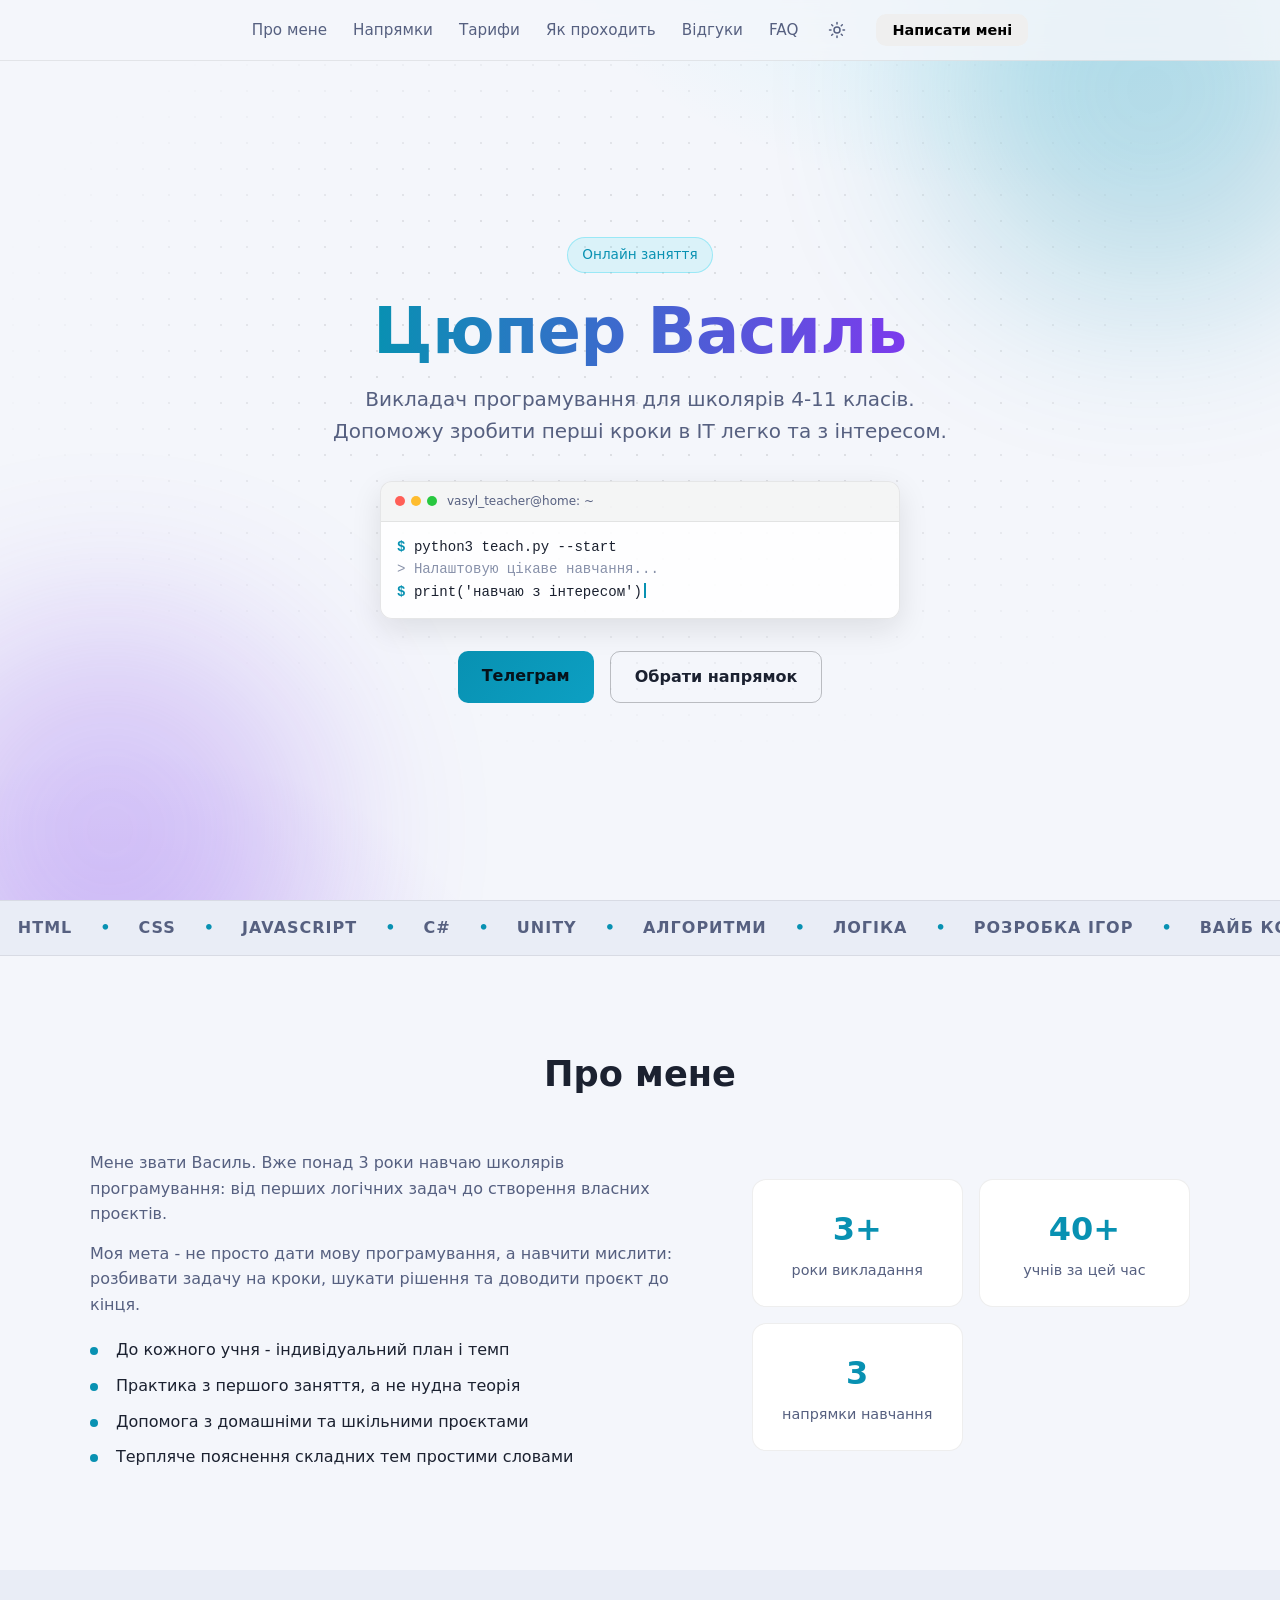
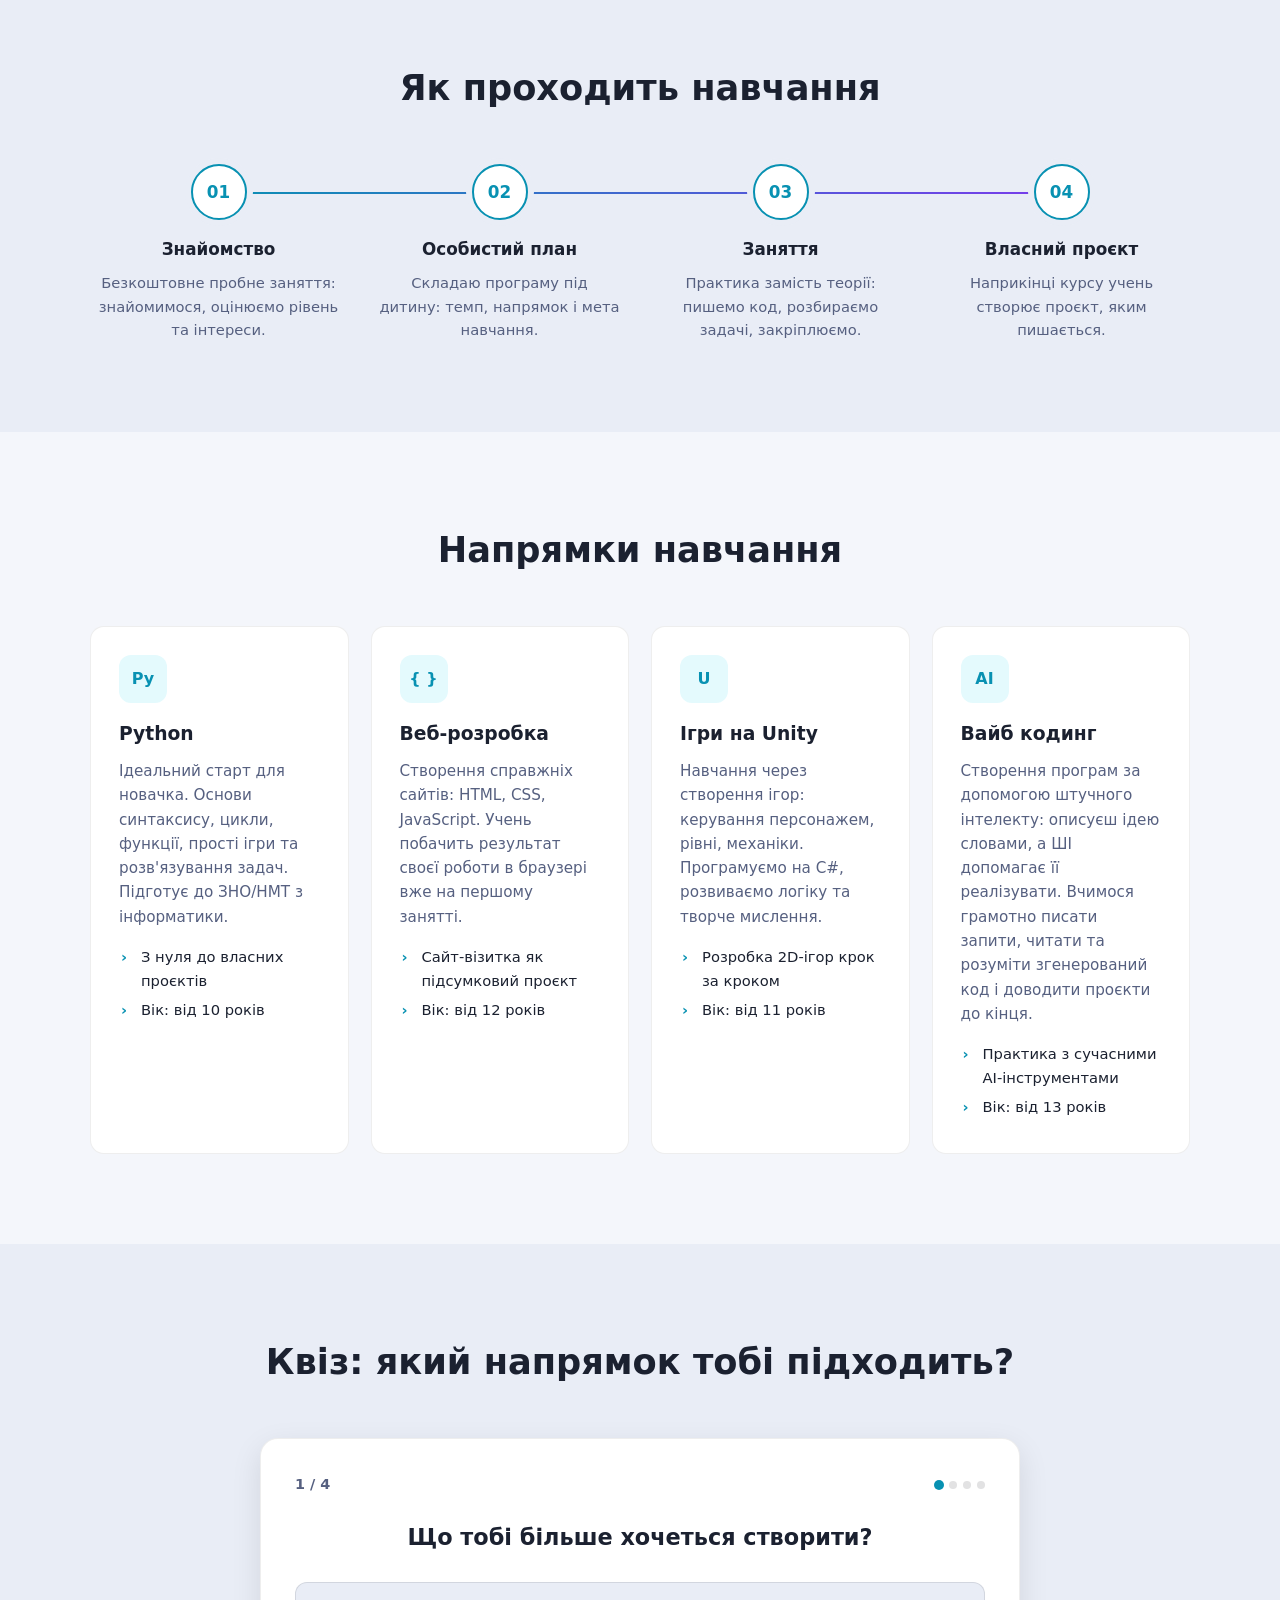
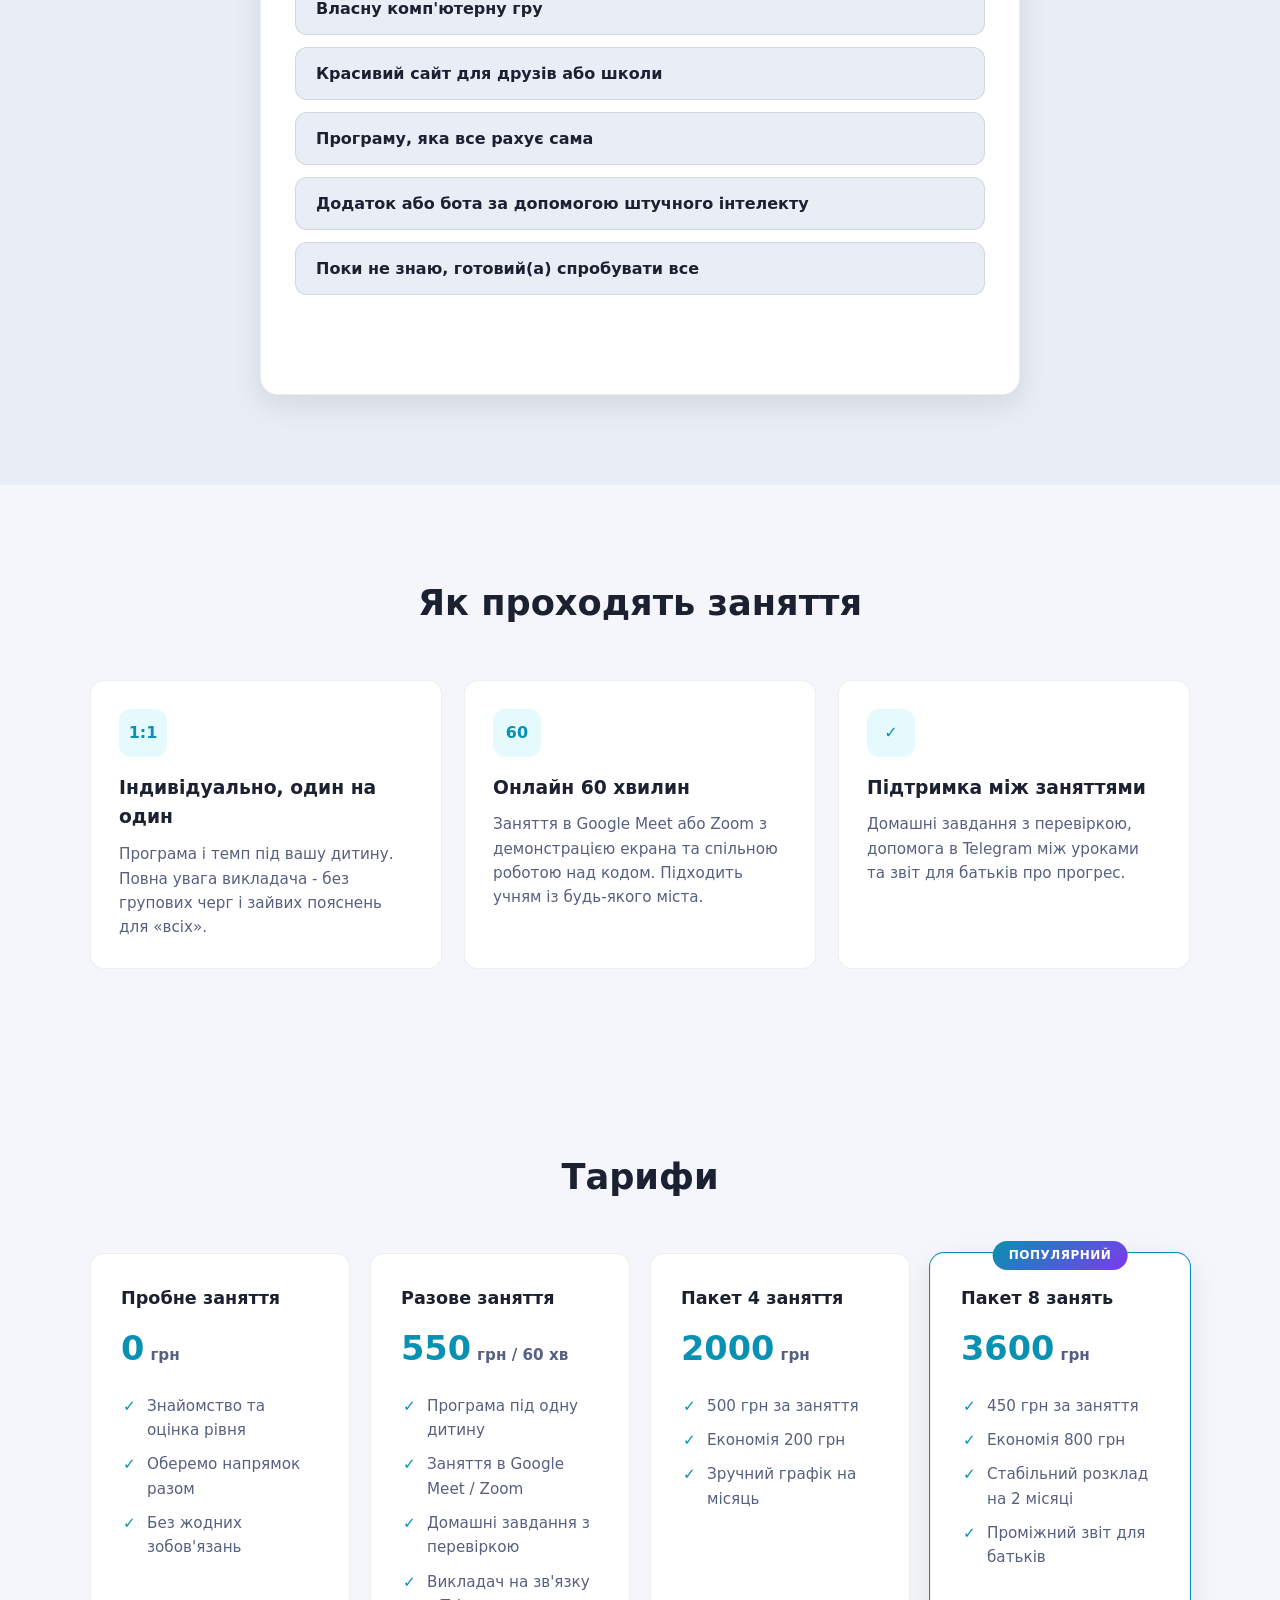
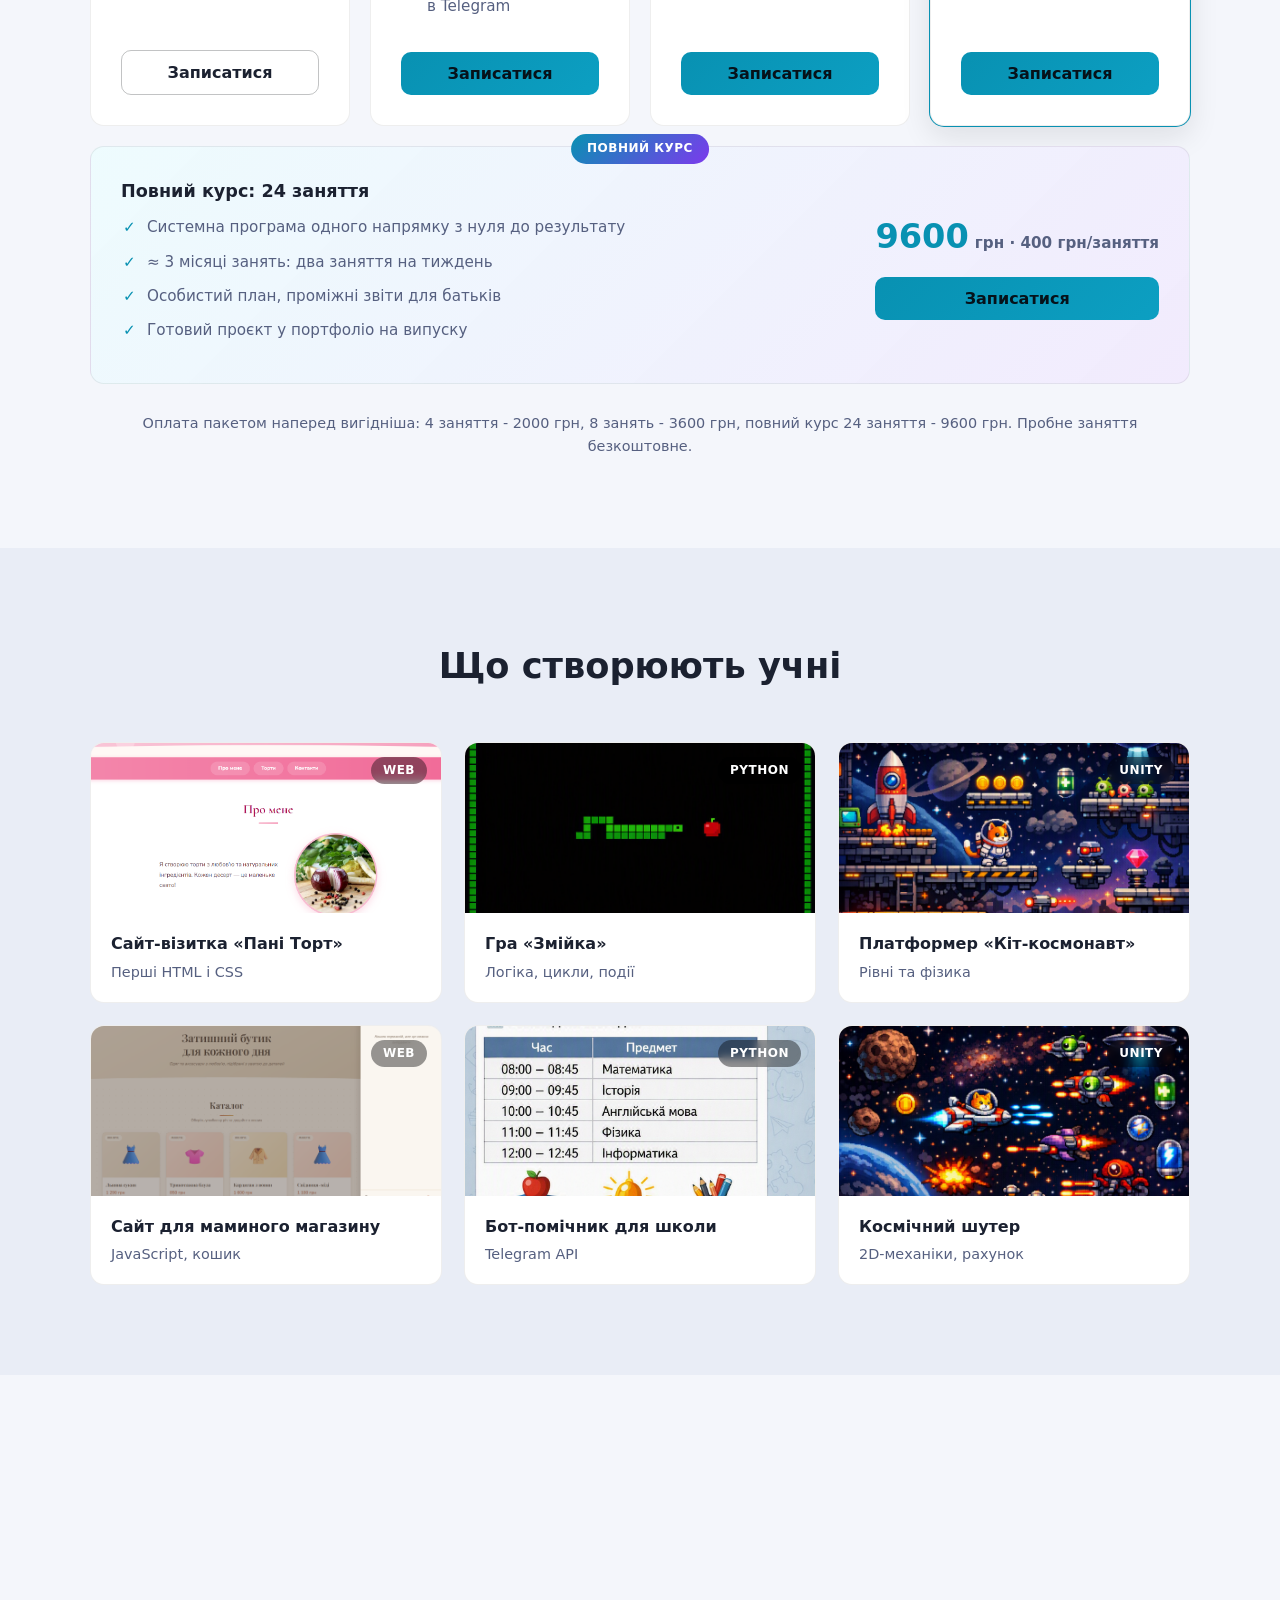
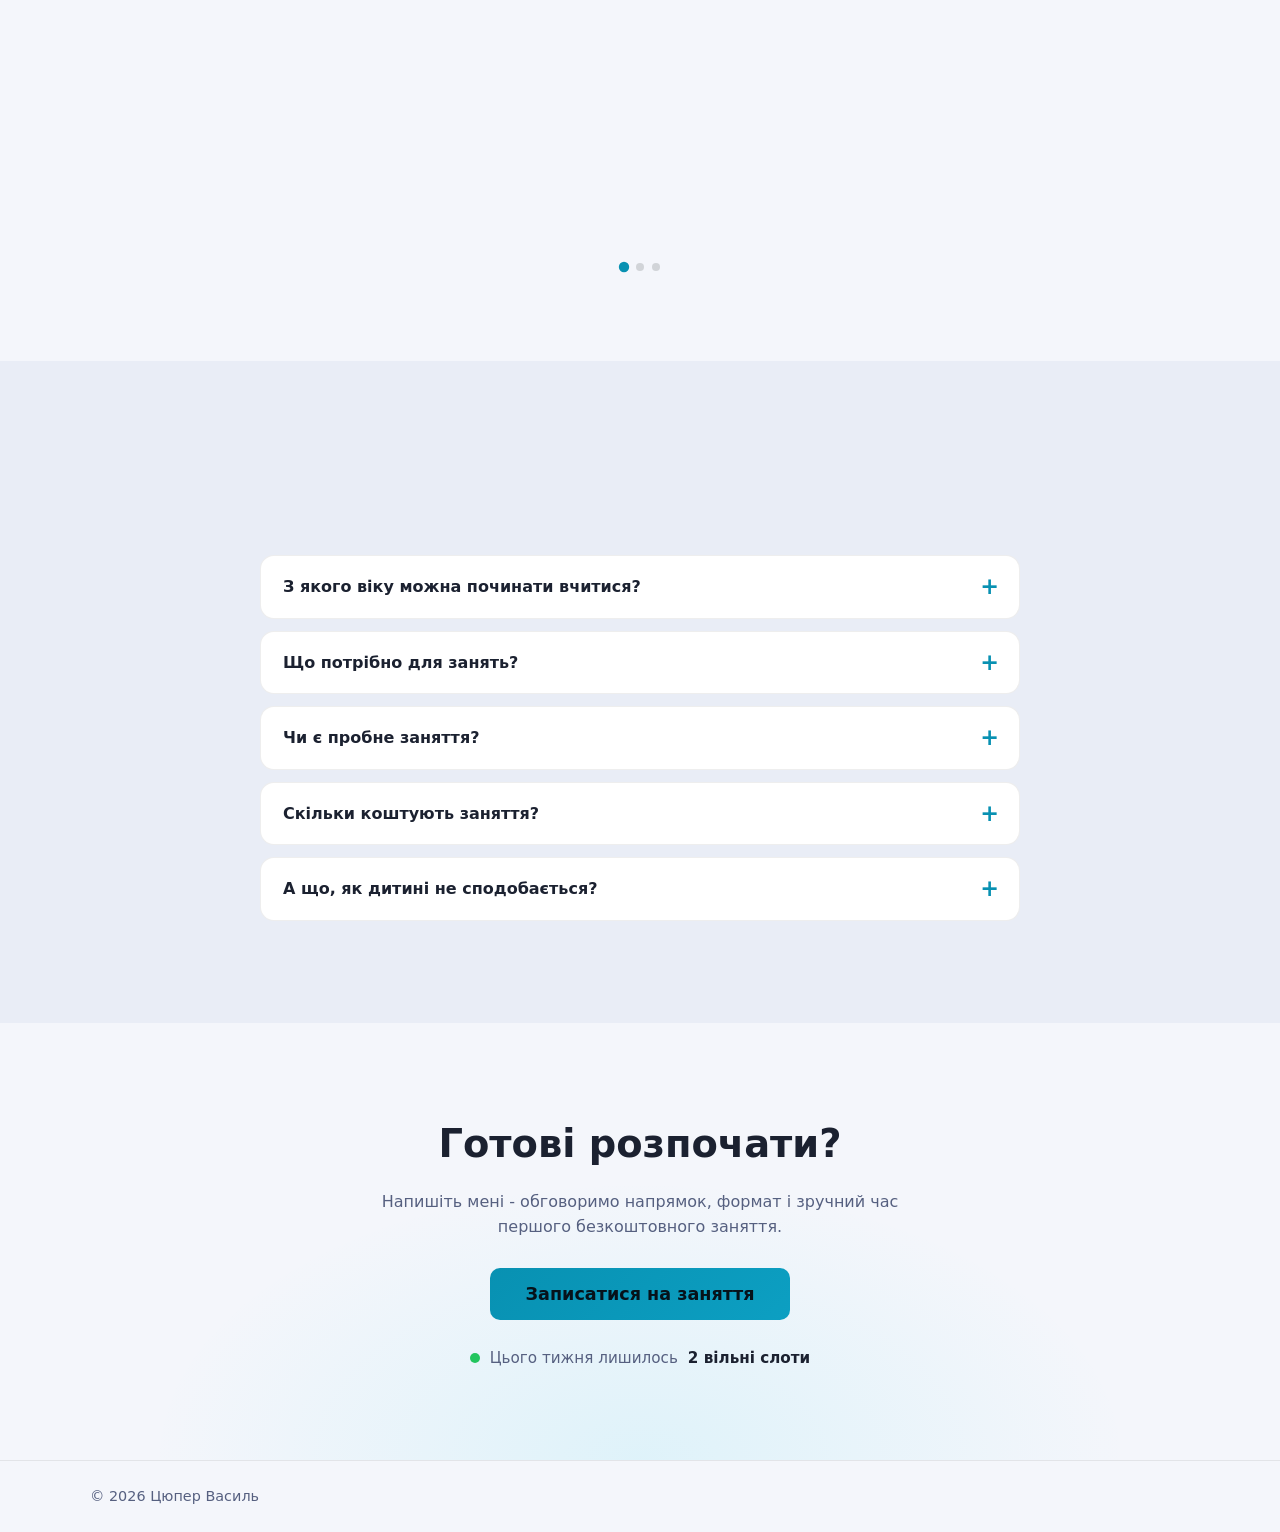
==== commit 16242501: "Add mobile navigation mask and update pricing details - Introduced a navigation mask for improved mo" ====
--- a/index.html
+++ b/index.html
@@ -44,10 +44,11 @@
         </button>
         <button class="btn btn--small" data-open-modal>Написати мені</button>
       </nav>
-      <button class="nav__burger" id="navToggle" aria-label="Відкрити меню">
+<button class="nav__burger" id="navToggle" aria-label="Відкрити меню">
         <span></span><span></span><span></span>
       </button>
     </div>
+    <div class="nav__mask" id="navMask" aria-hidden="true"></div>
   </header>
 
   <section class="hero" id="hero">
@@ -98,7 +99,8 @@
         <span class="marquee__item">Unity</span><span class="marquee__sep">•</span>
         <span class="marquee__item">Алгоритми</span><span class="marquee__sep">•</span>
         <span class="marquee__item">Логіка</span><span class="marquee__sep">•</span>
-        <span class="marquee__item">Розробка ігор</span>
+        <span class="marquee__item">Розробка ігор</span><span class="marquee__sep">•</span>
+        <span class="marquee__item">Вайб кодинг</span>
       </span>
       <span class="marquee__group">
         <span class="marquee__item">Python</span><span class="marquee__sep">•</span>
@@ -109,7 +111,8 @@
         <span class="marquee__item">Unity</span><span class="marquee__sep">•</span>
         <span class="marquee__item">Алгоритми</span><span class="marquee__sep">•</span>
         <span class="marquee__item">Логіка</span><span class="marquee__sep">•</span>
-        <span class="marquee__item">Розробка ігор</span>
+        <span class="marquee__item">Розробка ігор</span><span class="marquee__sep">•</span>
+        <span class="marquee__item">Вайб кодинг</span>
       </span>
     </div>
   </div>
@@ -219,6 +222,19 @@
           <ul class="card__list">
             <li>Розробка 2D-ігор крок за кроком</li>
             <li>Вік: від 11 років</li>
+          </ul>
+        </article>
+        <article class="card reveal">
+          <div class="card__icon" aria-hidden="true">AI</div>
+          <h3>Вайб кодинг</h3>
+          <p>
+            Створення програм за допомогою штучного інтелекту: описуєш ідею словами,
+            а ШІ допомагає її реалізувати. Вчимося грамотно писати запити, читати
+            та розуміти згенерований код і доводити проєкти до кінця.
+          </p>
+          <ul class="card__list">
+            <li>Практика з сучасними AI-інструментами</li>
+            <li>Вік: від 13 років</li>
           </ul>
         </article>
       </div>
@@ -296,7 +312,7 @@
         </article>
         <article class="price reveal">
           <h3 class="price__name">Разове заняття</h3>
-          <div class="price__amount">400<span class="price__per">грн / 60 хв</span></div>
+          <div class="price__amount">550<span class="price__per">грн / 60 хв</span></div>
           <ul class="price__features">
             <li>Програма під одну дитину</li>
             <li>Заняття в Google Meet / Zoom</li>
@@ -306,30 +322,47 @@
           <button class="btn btn--primary price__btn" data-open-modal>Записатися</button>
         </article>
         <article class="price reveal">
-          <h3 class="price__name">Пакет 4 заняття</h3>
-          <div class="price__amount">1500<span class="price__per">грн</span></div>
+<h3 class="price__name">Пакет 4 заняття</h3>
+          <div class="price__amount">2000<span class="price__per">грн</span></div>
           <ul class="price__features">
-            <li>≈ 375 грн за заняття</li>
-            <li>Економія 100 грн</li>
+            <li>500 грн за заняття</li>
+            <li>Економія 200 грн</li>
             <li>Зручний графік на місяць</li>
           </ul>
           <button class="btn btn--primary price__btn" data-open-modal>Записатися</button>
         </article>
         <article class="price price--popular reveal">
           <span class="price__badge">Популярний</span>
-          <h3 class="price__name">Пакет 8 занять</h3>
-          <div class="price__amount">2800<span class="price__per">грн</span></div>
+<h3 class="price__name">Пакет 8 занять</h3>
+          <div class="price__amount">3600<span class="price__per">грн</span></div>
           <ul class="price__features">
-            <li>≈ 350 грн за заняття</li>
-            <li>Економія 400 грн</li>
+            <li>450 грн за заняття</li>
+            <li>Економія 800 грн</li>
             <li>Стабільний розклад на 2 місяці</li>
             <li>Проміжний звіт для батьків</li>
           </ul>
-          <button class="btn btn--primary price__btn" data-open-modal>Записатися</button>
+<button class="btn btn--primary price__btn" data-open-modal>Записатися</button>
+        </article>
+        <article class="price price--wide price--gradient reveal">
+          <span class="price__badge">Повний курс</span>
+          <div class="price__text">
+            <h3 class="price__name">Повний курс: 24 заняття</h3>
+            <ul class="price__features">
+              <li>Системна програма одного напрямку з нуля до результату</li>
+              <li>≈ 3 місяці занять: два заняття на тиждень</li>
+              <li>Особистий план, проміжні звіти для батьків</li>
+              <li>Готовий проєкт у портфоліо на випуску</li>
+            </ul>
+          </div>
+          <div class="price__buy">
+            <div class="price__amount">9600<span class="price__per">грн · 400 грн/заняття</span></div>
+            <button class="btn btn--primary price__btn" data-open-modal>Записатися</button>
+          </div>
         </article>
       </div>
       <p class="pricing__note">
-        Оплата пакетом наперед вигідніша: 4 заняття - 1500 грн, 8 занять - 2800 грн. Пробне заняття безкоштовне.
+        Оплата пакетом наперед вигідніша: 4 заняття - 2000 грн, 8 занять - 3600 грн,
+        повний курс 24 заняття - 9600 грн. Пробне заняття безкоштовне.
       </p>
     </div>
   </section>
@@ -482,8 +515,9 @@
         <details class="faq__item reveal">
           <summary>Скільки коштують заняття?</summary>
           <p>
-            Разове заняття - 400 грн за 60 хвилин. Оплата пакетом вигідніша:
-            4 заняття - 1500 грн, 8 занять - 2800 грн. Пробне заняття безкоштовне.
+Разове заняття - 550 грн за 60 хвилин. Оплата пакетом вигідніша:
+            4 заняття - 2000 грн, 8 занять - 3600 грн,
+            повний курс 24 заняття - 9600 грн. Пробне заняття безкоштовне.
           </p>
         </details>
         <details class="faq__item reveal">
--- a/css/style.css
+++ b/css/style.css
@@ -174,6 +174,25 @@
   justify-content: center;
   padding: 14px 0;
   transition: padding 0.3s;
+  position: relative;
+  z-index: 3;
+}
+
+.nav__mask {
+  position: fixed;
+  inset: 0;
+  z-index: 2;
+  background: rgba(5, 7, 12, 0.55);
+  backdrop-filter: blur(2px);
+  opacity: 0;
+  visibility: hidden;
+  transition: opacity 0.3s, visibility 0.3s;
+  display: none;
+}
+
+.nav__mask.show {
+  opacity: 1;
+  visibility: visible;
 }
 
 .nav--scrolled .nav__inner {
@@ -739,7 +758,7 @@
 /* Cards */
 .cards {
   display: grid;
-  grid-template-columns: repeat(auto-fit, minmax(280px, 1fr));
+  grid-template-columns: repeat(auto-fit, minmax(255px, 1fr));
   gap: 22px;
 }
 
@@ -1269,6 +1288,45 @@
 
 .price--popular:hover {
   transform: translateY(-4px);
+}
+
+.price--wide {
+  grid-column: 1 / -1;
+  flex-direction: row;
+  flex-wrap: wrap;
+  align-items: center;
+  gap: 20px 40px;
+}
+
+.price--gradient {
+  background:
+    linear-gradient(135deg, rgba(34, 211, 238, 0.08), rgba(124, 58, 237, 0.1)),
+    var(--card);
+}
+
+.price--wide .price__text {
+  flex: 1 1 380px;
+}
+
+.price--wide .price__features {
+  margin-bottom: 0;
+}
+
+.price--wide .price__buy {
+  display: flex;
+  flex-direction: column;
+  gap: 14px;
+  min-width: 240px;
+}
+
+.price--wide .price__buy .price__amount {
+  margin-bottom: 0;
+}
+
+@media (max-width: 640px) {
+  .price--wide .price__buy {
+    min-width: 100%;
+  }
 }
 
 .price__badge {
@@ -1636,8 +1694,25 @@
     justify-content: flex-end;
   }
 
+  .nav__mask {
+    display: block;
+  }
+
   .nav__burger {
     display: flex;
+    z-index: 6;
+  }
+
+  .nav--menu .nav__burger span:nth-child(1) {
+    transform: translateY(7px) rotate(45deg);
+  }
+
+  .nav--menu .nav__burger span:nth-child(2) {
+    transform: scaleX(0);
+  }
+
+  .nav--menu .nav__burger span:nth-child(3) {
+    transform: translateY(-7px) rotate(-45deg);
   }
 
   .nav__links {
@@ -1653,6 +1728,7 @@
     padding: 80px 30px;
     box-shadow: var(--shadow);
     transition: right 0.3s;
+    z-index: 5;
   }
 
   .nav__links.nav__links--open {
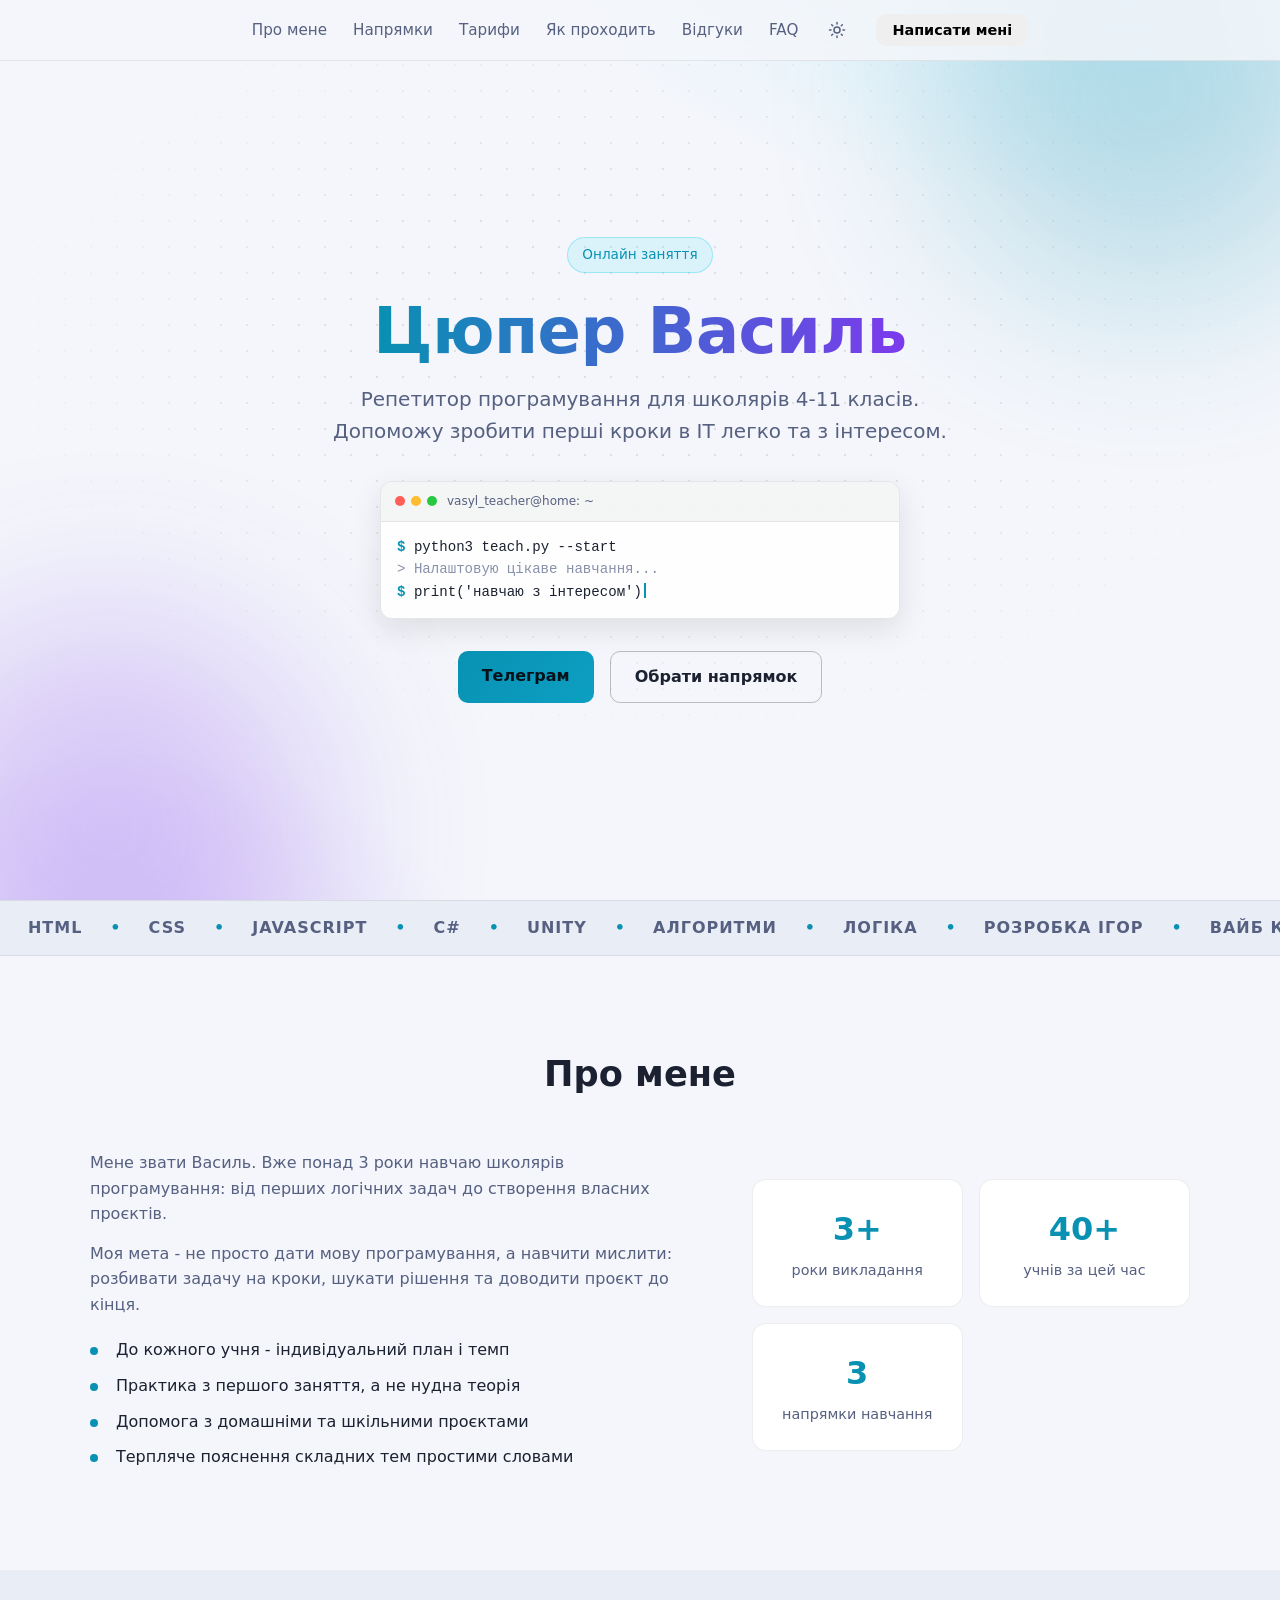
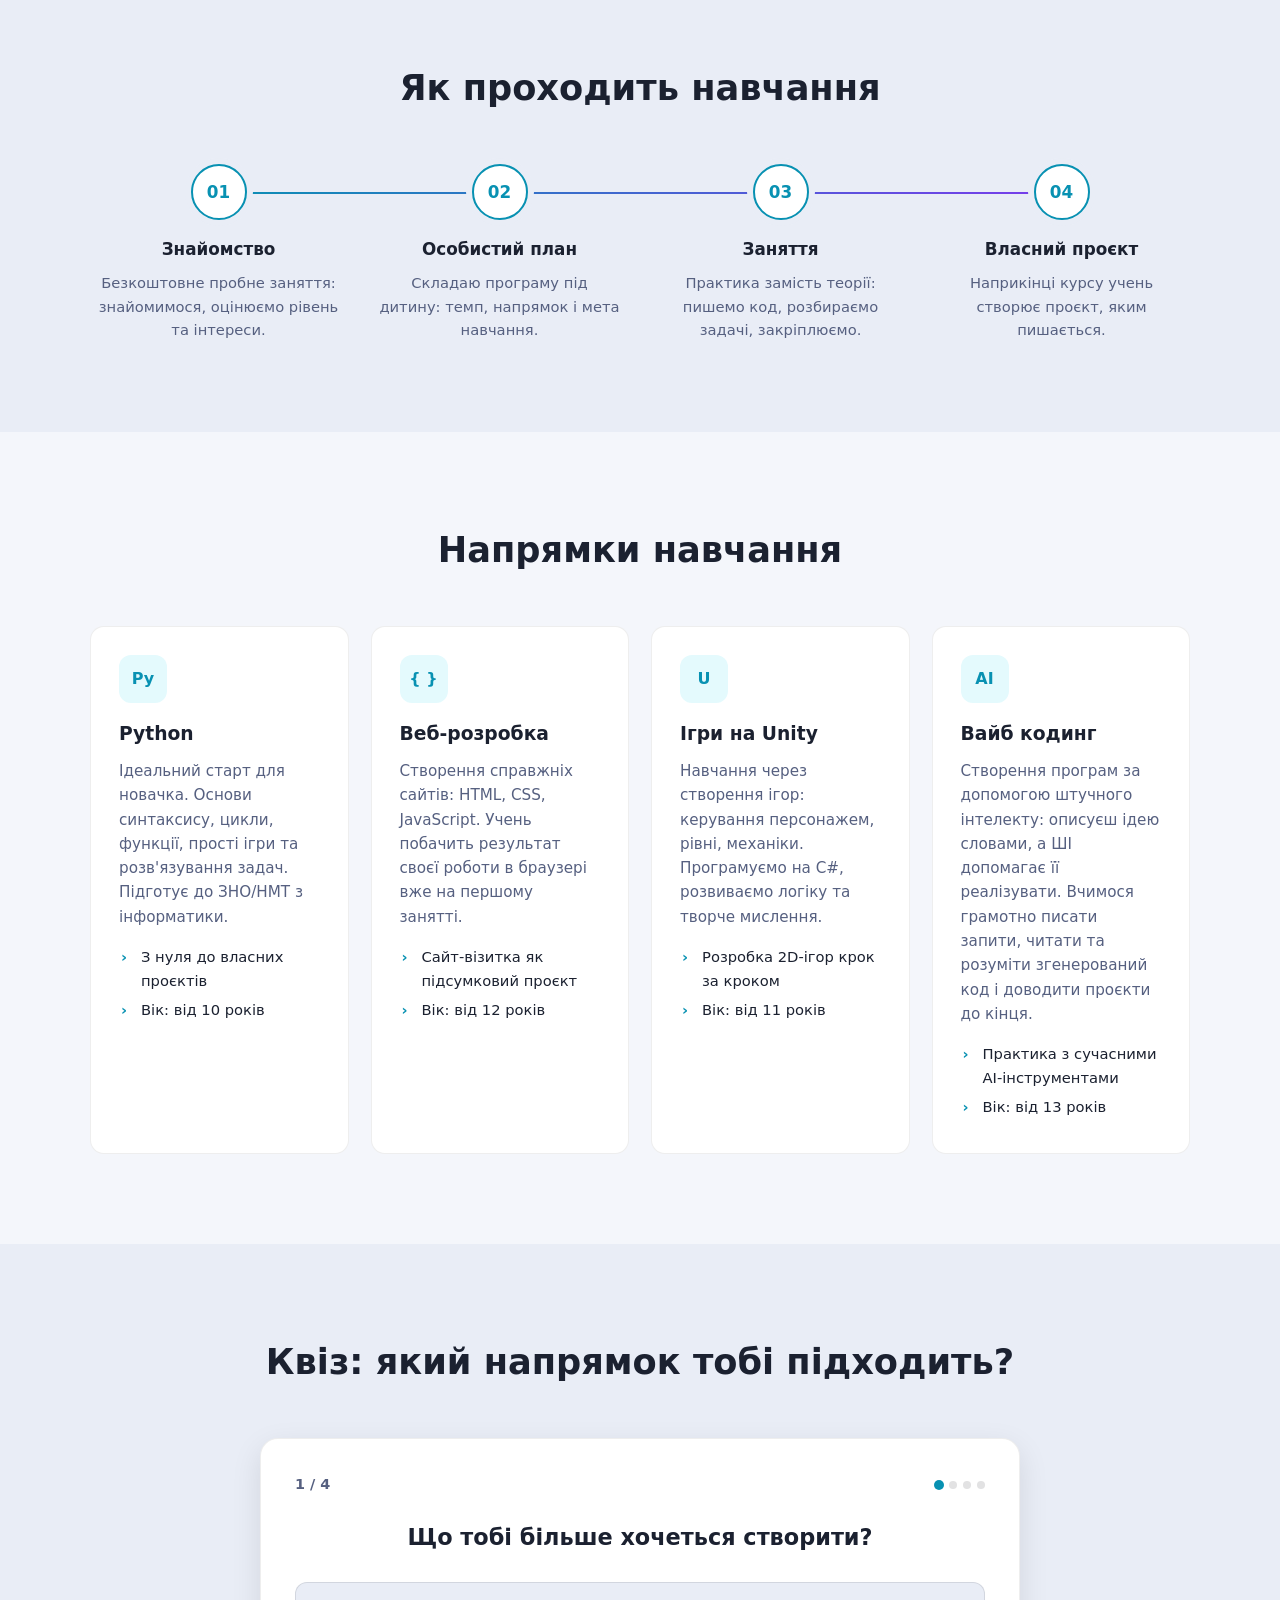
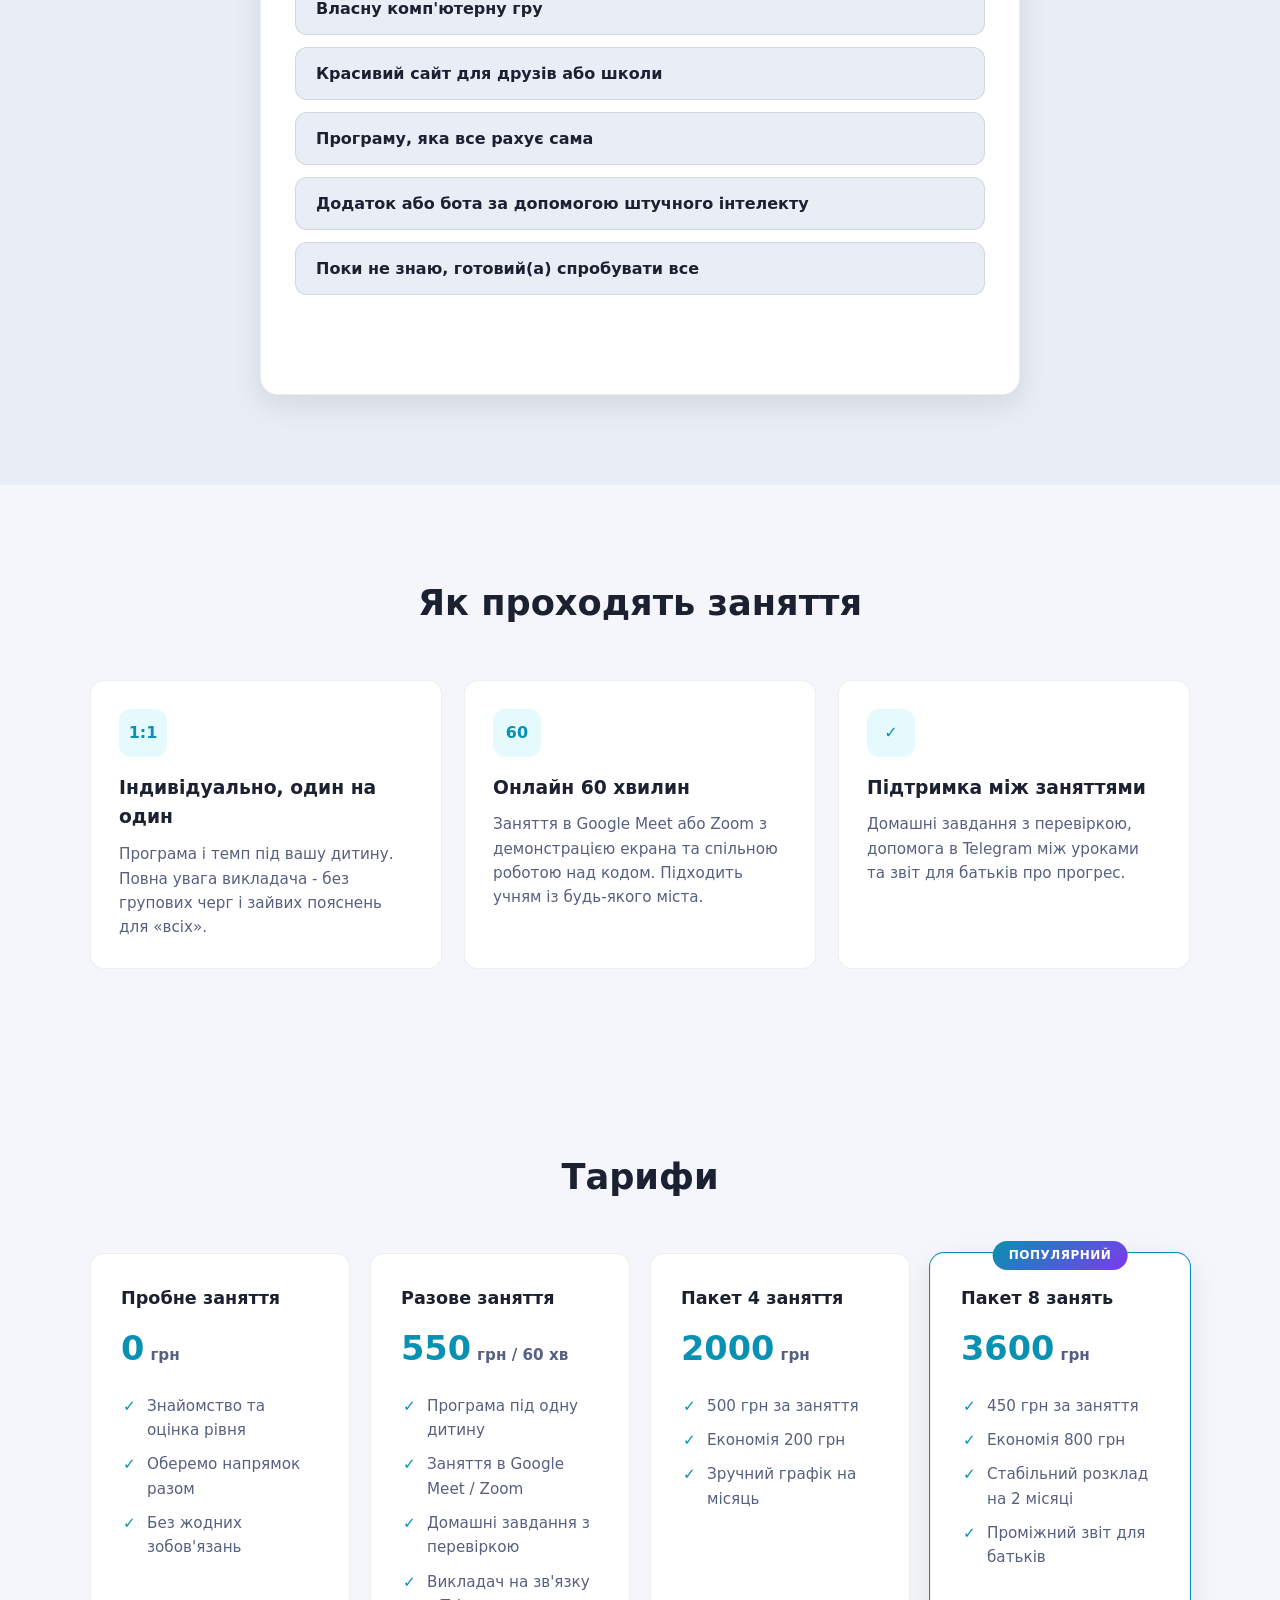
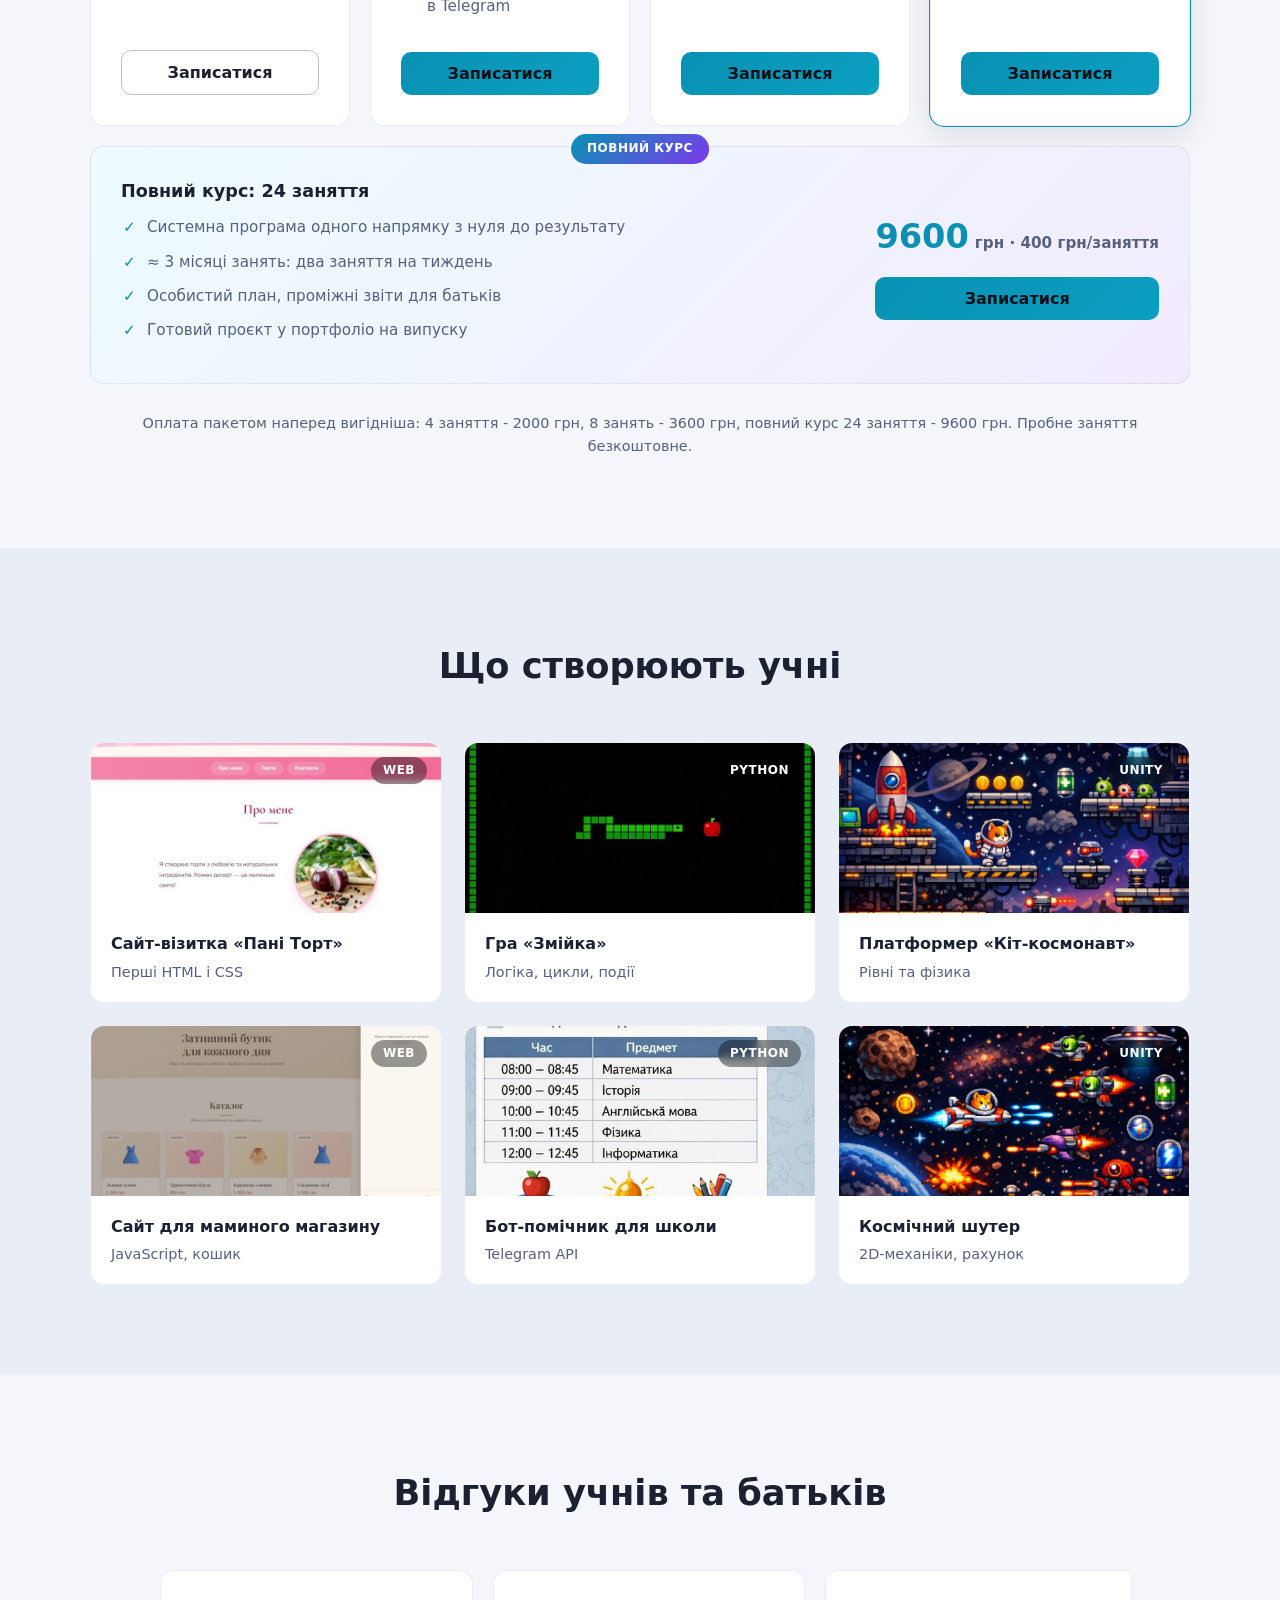
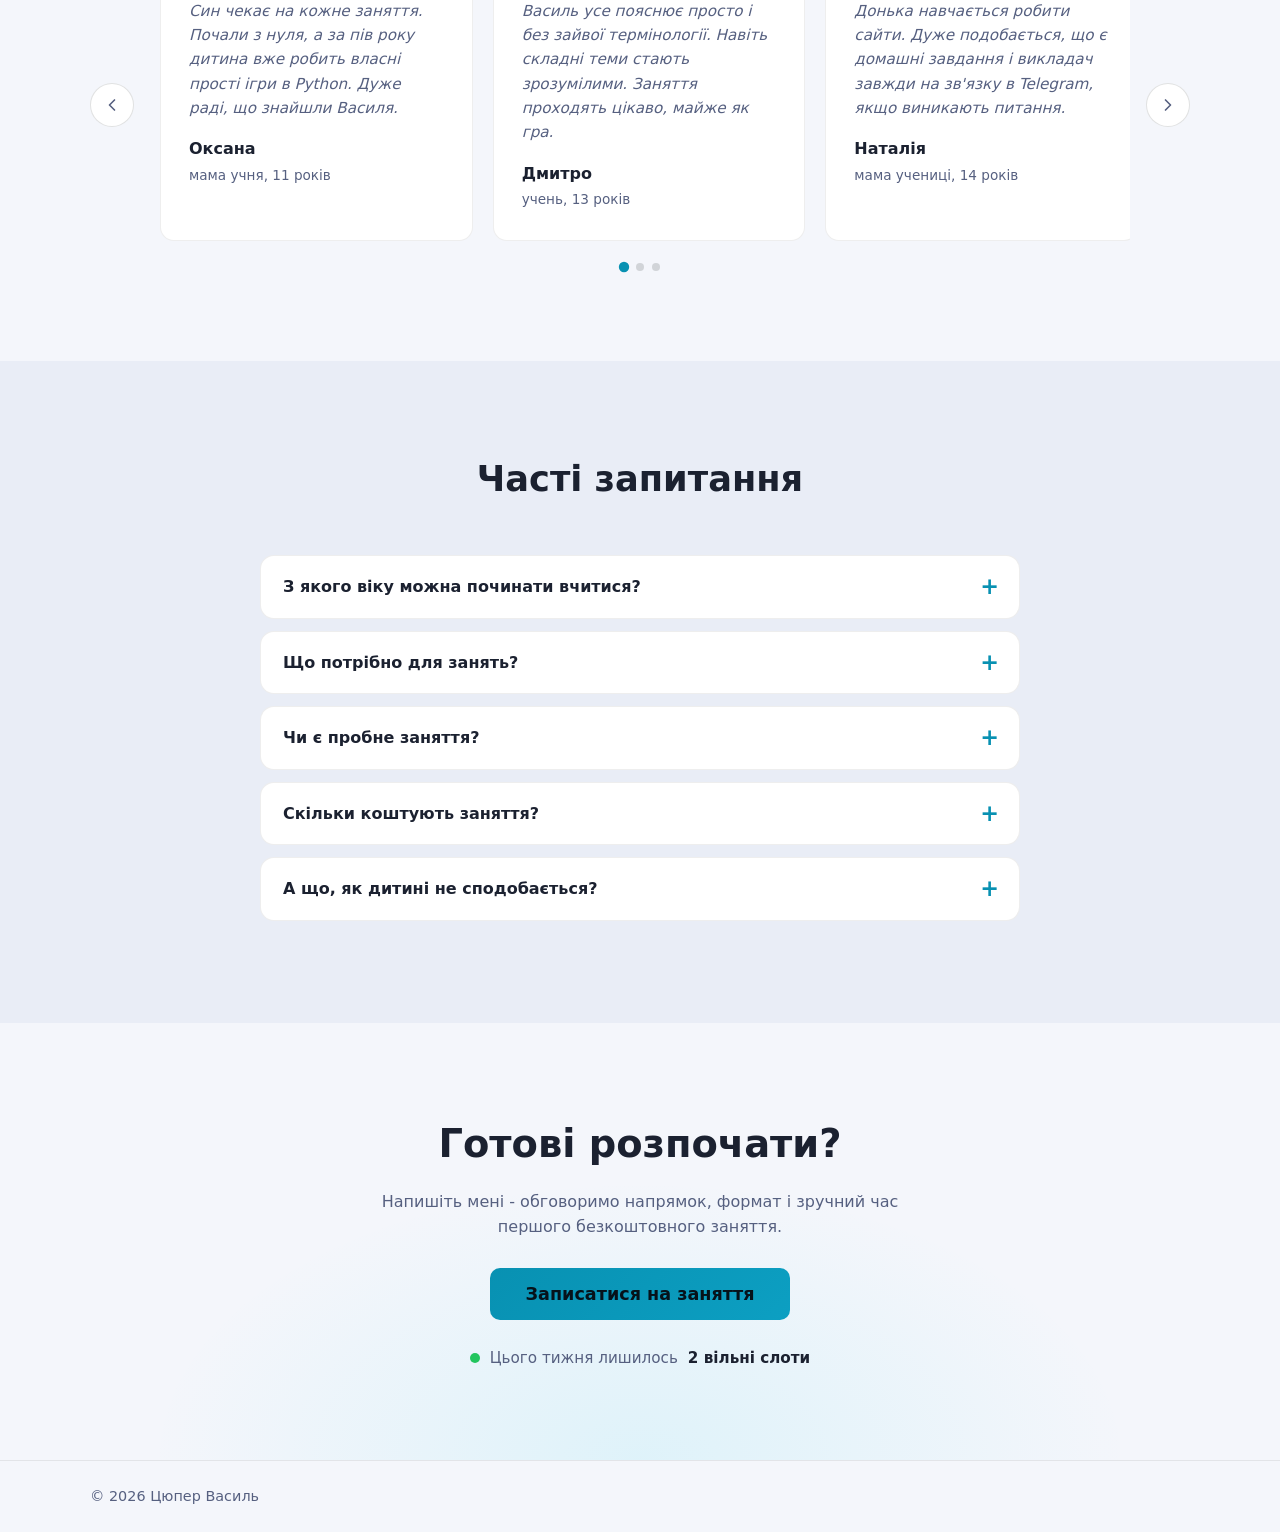
==== commit 7ae1ee59: "Add robots.txt and sitemap.xml for SEO optimization - Created robots.txt to allow all user agents an" ====
--- a/index.html
+++ b/index.html
@@ -3,15 +3,123 @@
 <head>
   <meta charset="UTF-8">
   <meta name="viewport" content="width=device-width, initial-scale=1.0">
-  <title>Цюпер Василь - викладач програмування для школярів</title>
-  <meta name="description" content="Індивідуальні онлайн-заняття програмуванням для школярів: Python, веб-розробка, розробка ігор на Unity.">
+<title>Цюпер Василь - репетитор програмування для школярів</title>
+  <meta name="description" content="Онлайн-репетитор програмування для школярів 4-11 класів: Python, веб-розробка, ігри на Unity. Індивідуально від 550 грн, перше заняття безкоштовно.">
   <meta name="theme-color" content="#0f1117">
+
+  <link rel="canonical" href="https://tsyupro.github.io/lending/">
+
   <meta property="og:type" content="website">
-  <meta property="og:title" content="Цюпер Василь - програмування для школярів">
-  <meta property="og:description" content="Python, веб-розробка та ігри на Unity для дітей 4-11 класів. Перше заняття безкоштовно.">
-  <meta property="og:url" content="https://example.com/">
-  <link rel="icon" type="image/svg+xml" href="favicon.svg">
+  <meta property="og:site_name" content="Цюпер Василь - репетитор програмування для школярів">
+  <meta property="og:locale" content="uk_UA">
+  <meta property="og:title" content="Цюпер Василь - репетитор програмування для школярів">
+  <meta property="og:description" content="Python, веб-розробка та ігри на Unity для школярів 4-11 класів. Індивідуальні онлайн-заняття від 550 грн, перше - безкоштовно.">
+  <meta property="og:url" content="https://tsyupro.github.io/lending/">
+  <meta property="og:image" content="https://tsyupro.github.io/lending/og-image.png">
+  <meta property="og:image:width" content="1200">
+  <meta property="og:image:height" content="630">
+  <meta property="og:image:type" content="image/png">
+  <meta property="og:image:alt" content="Цюпер Василь - репетитор програмування для школярів">
+
+  <meta name="twitter:card" content="summary_large_image">
+  <meta name="twitter:title" content="Цюпер Василь - репетитор програмування для школярів">
+  <meta name="twitter:description" content="Python, веб-розробка та ігри на Unity для школярів 4-11 класів. Перше заняття безкоштовно.">
+  <meta name="twitter:image" content="https://tsyupro.github.io/lending/og-image.png">
+
+<link rel="icon" type="image/svg+xml" href="favicon.svg">
   <link rel="stylesheet" href="css/style.css">
+
+  <script type="application/ld+json">
+  {
+    "@context": "https://schema.org",
+    "@graph": [
+      {
+        "@type": "WebSite",
+        "@id": "https://tsyupro.github.io/lending/#website",
+        "url": "https://tsyupro.github.io/lending/",
+        "name": "Цюпер Василь - репетитор програмування для школярів",
+        "inLanguage": "uk"
+      },
+      {
+        "@type": "Person",
+        "@id": "https://tsyupro.github.io/lending/#person",
+        "name": "Цюпер Василь",
+        "url": "https://tsyupro.github.io/lending/",
+        "jobTitle": "Репетитор програмування",
+        "image": "https://tsyupro.github.io/lending/og-image.png",
+        "description": "Індивідуальні онлайн-заняття програмуванням для школярів 4-11 класів: Python, веб-розробка, ігри на Unity.",
+        "knowsAbout": ["Python", "Веб-розробка", "Розробка ігор на Unity", "Вайб кодинг"],
+        "sameAs": ["https://t.me/tsyupro"]
+      },
+      {
+        "@type": "Service",
+        "name": "Індивідуальні онлайн-заняття з програмування для школярів",
+        "serviceType": "Навчання програмуванню",
+        "url": "https://tsyupro.github.io/lending/",
+        "provider": { "@id": "https://tsyupro.github.io/lending/#person" },
+        "areaServed": "Україна",
+        "availableChannel": {
+          "@type": "ServiceChannel",
+          "availableLanguage": "Українська",
+          "serviceLocation": { "@type": "Place", "name": "Онлайн (Google Meet / Zoom)" }
+        },
+        "offers": {
+          "@type": "Offer",
+          "description": "Разове заняття, 60 хвилин",
+          "price": "550",
+          "priceCurrency": "UAH",
+          "availability": "https://schema.org/OnlineOnly"
+        }
+      },
+      {
+        "@type": "FAQPage",
+        "@id": "https://tsyupro.github.io/lending/#faq",
+        "mainEntity": [
+          {
+            "@type": "Question",
+            "name": "З якого віку можна починати вчитися?",
+            "acceptedAnswer": {
+              "@type": "Answer",
+              "text": "Залежить від напрямку: Python та логіку зазвичай починають з 10 років, веб-розробку - з 12, гри на Unity - з 11. Готовність дитини визначається на пробному занятті."
+            }
+          },
+          {
+            "@type": "Question",
+            "name": "Що потрібно для занять?",
+            "acceptedAnswer": {
+              "@type": "Answer",
+              "text": "Комп'ютер або ноутбук із доступом до інтернету. Все програмне забезпечення безкоштовне, допоможу підготувати його перед першим заняттям."
+            }
+          },
+          {
+            "@type": "Question",
+            "name": "Чи є пробне заняття?",
+            "acceptedAnswer": {
+              "@type": "Answer",
+              "text": "Так, перше заняття - знайомство: оцінюємо рівень, визначаємо напрямок, пробуємо формат. Воно безкоштовне."
+            }
+          },
+          {
+            "@type": "Question",
+            "name": "Скільки коштують заняття?",
+            "acceptedAnswer": {
+              "@type": "Answer",
+              "text": "Разове заняття - 550 грн за 60 хвилин. Оплата пакетом вигідніша: 4 заняття - 2000 грн, 8 занять - 3600 грн, повний курс 24 заняття - 9600 грн. Пробне заняття безкоштовне."
+            }
+          },
+          {
+            "@type": "Question",
+            "name": "А що, як дитині не сподобається?",
+            "acceptedAnswer": {
+              "@type": "Answer",
+              "text": "Це нормально. Пробуємо інший напрямок або темп. Головна мета - щоб дитина отримувала задоволення від навчання, тому завжди прислухаюся до її інтересів."
+            }
+          }
+        ]
+      }
+    ]
+  }
+  </script>
 </head>
 <body>
 
@@ -61,8 +169,8 @@
     <div class="container hero__inner">
       <div class="hero__badge hero-anim">Онлайн заняття</div>
       <h1 class="hero-anim"><span class="hero__name">Цюпер Василь</span></h1>
-      <p class="hero__subtitle hero-anim">
-        Викладач програмування для школярів 4-11 класів.<br>
+<p class="hero__subtitle hero-anim">
+        Репетитор програмування для школярів 4-11 класів.<br>
         Допоможу зробити перші кроки в IT легко та з інтересом.
       </p>
 
@@ -244,7 +352,13 @@
   <section class="section section--alt" id="quiz">
     <div class="container container--narrow">
       <h2 class="section__title reveal">Квіз: який напрямок тобі підходить?</h2>
-      <div class="quiz reveal" id="quiz">
+      <div class="quiz reveal" id="quizCard">
+        <noscript>
+          <p class="quiz__noscript">
+            Напрямки навчання: Python, веб-розробка, ігри на Unity, вайб кодинг.
+            Перше заняття безкоштовне - напишіть у Telegram: <a href="https://t.me/tsyupro" target="_blank" rel="noopener">@tsyupro</a>.
+          </p>
+        </noscript>
         <div class="quiz__head">
           <span class="quiz__step" id="quizStepText">1 / 4</span>
           <div class="quiz__dots" id="quizDots"></div>
@@ -373,42 +487,42 @@
       <div class="gallery">
         <figure class="gallery__item reveal">
           <div class="gallery__thumb">
-            <img src="photo/Сайт-візитка «Пані Торт».png" alt="Сайт-візитка «Пані Торт»" loading="lazy">
+            <img src="photo/Сайт-візитка «Пані Торт».jpg" alt="Сайт-візитка «Пані Торт»" loading="lazy">
             <span class="gallery__badge">Web</span>
           </div>
           <figcaption><h3>Сайт-візитка «Пані Торт»</h3><p>Перші HTML і CSS</p></figcaption>
         </figure>
         <figure class="gallery__item reveal">
           <div class="gallery__thumb">
-            <img src="photo/Гра «Змійка».png" alt="Гра «Змійка»" loading="lazy">
+            <img src="photo/Гра «Змійка».jpg" alt="Гра «Змійка»" loading="lazy">
             <span class="gallery__badge">Python</span>
           </div>
           <figcaption><h3>Гра «Змійка»</h3><p>Логіка, цикли, події</p></figcaption>
         </figure>
         <figure class="gallery__item reveal">
           <div class="gallery__thumb">
-            <img src="photo/Платформер «Кіт-космонавт».png" alt="Платформер «Кіт-космонавт»" loading="lazy">
+            <img src="photo/Платформер «Кіт-космонавт».jpg" alt="Платформер «Кіт-космонавт»" loading="lazy">
             <span class="gallery__badge">Unity</span>
           </div>
           <figcaption><h3>Платформер «Кіт-космонавт»</h3><p>Рівні та фізика</p></figcaption>
         </figure>
         <figure class="gallery__item reveal">
           <div class="gallery__thumb">
-            <img src="photo/Сайт для маминого магазину.png" alt="Сайт для маминого магазину" loading="lazy">
+            <img src="photo/Сайт для маминого магазину.jpg" alt="Сайт для маминого магазину" loading="lazy">
             <span class="gallery__badge">Web</span>
           </div>
           <figcaption><h3>Сайт для маминого магазину</h3><p>JavaScript, кошик</p></figcaption>
         </figure>
         <figure class="gallery__item reveal">
           <div class="gallery__thumb">
-            <img src="photo/Бот-помічник для школи.png" alt="Бот-помічник для школи" loading="lazy">
+            <img src="photo/Бот-помічник для школи.jpg" alt="Бот-помічник для школи" loading="lazy">
             <span class="gallery__badge">Python</span>
           </div>
           <figcaption><h3>Бот-помічник для школи</h3><p>Telegram API</p></figcaption>
         </figure>
         <figure class="gallery__item reveal">
           <div class="gallery__thumb">
-            <img src="photo/Космічний шутер.png" alt="Космічний шутер" loading="lazy">
+            <img src="photo/Космічний шутер.jpg" alt="Космічний шутер" loading="lazy">
             <span class="gallery__badge">Unity</span>
           </div>
           <figcaption><h3>Космічний шутер</h3><p>2D-механіки, рахунок</p></figcaption>
--- a/css/style.css
+++ b/css/style.css
@@ -859,6 +859,15 @@
 
 [data-theme="light"] .quiz {
   border-color: rgba(15, 17, 23, 0.07);
+}
+
+.quiz__noscript {
+  color: var(--text-dim);
+  margin: 0;
+}
+
+.quiz__noscript a {
+  color: var(--accent);
 }
 
 .quiz__head {
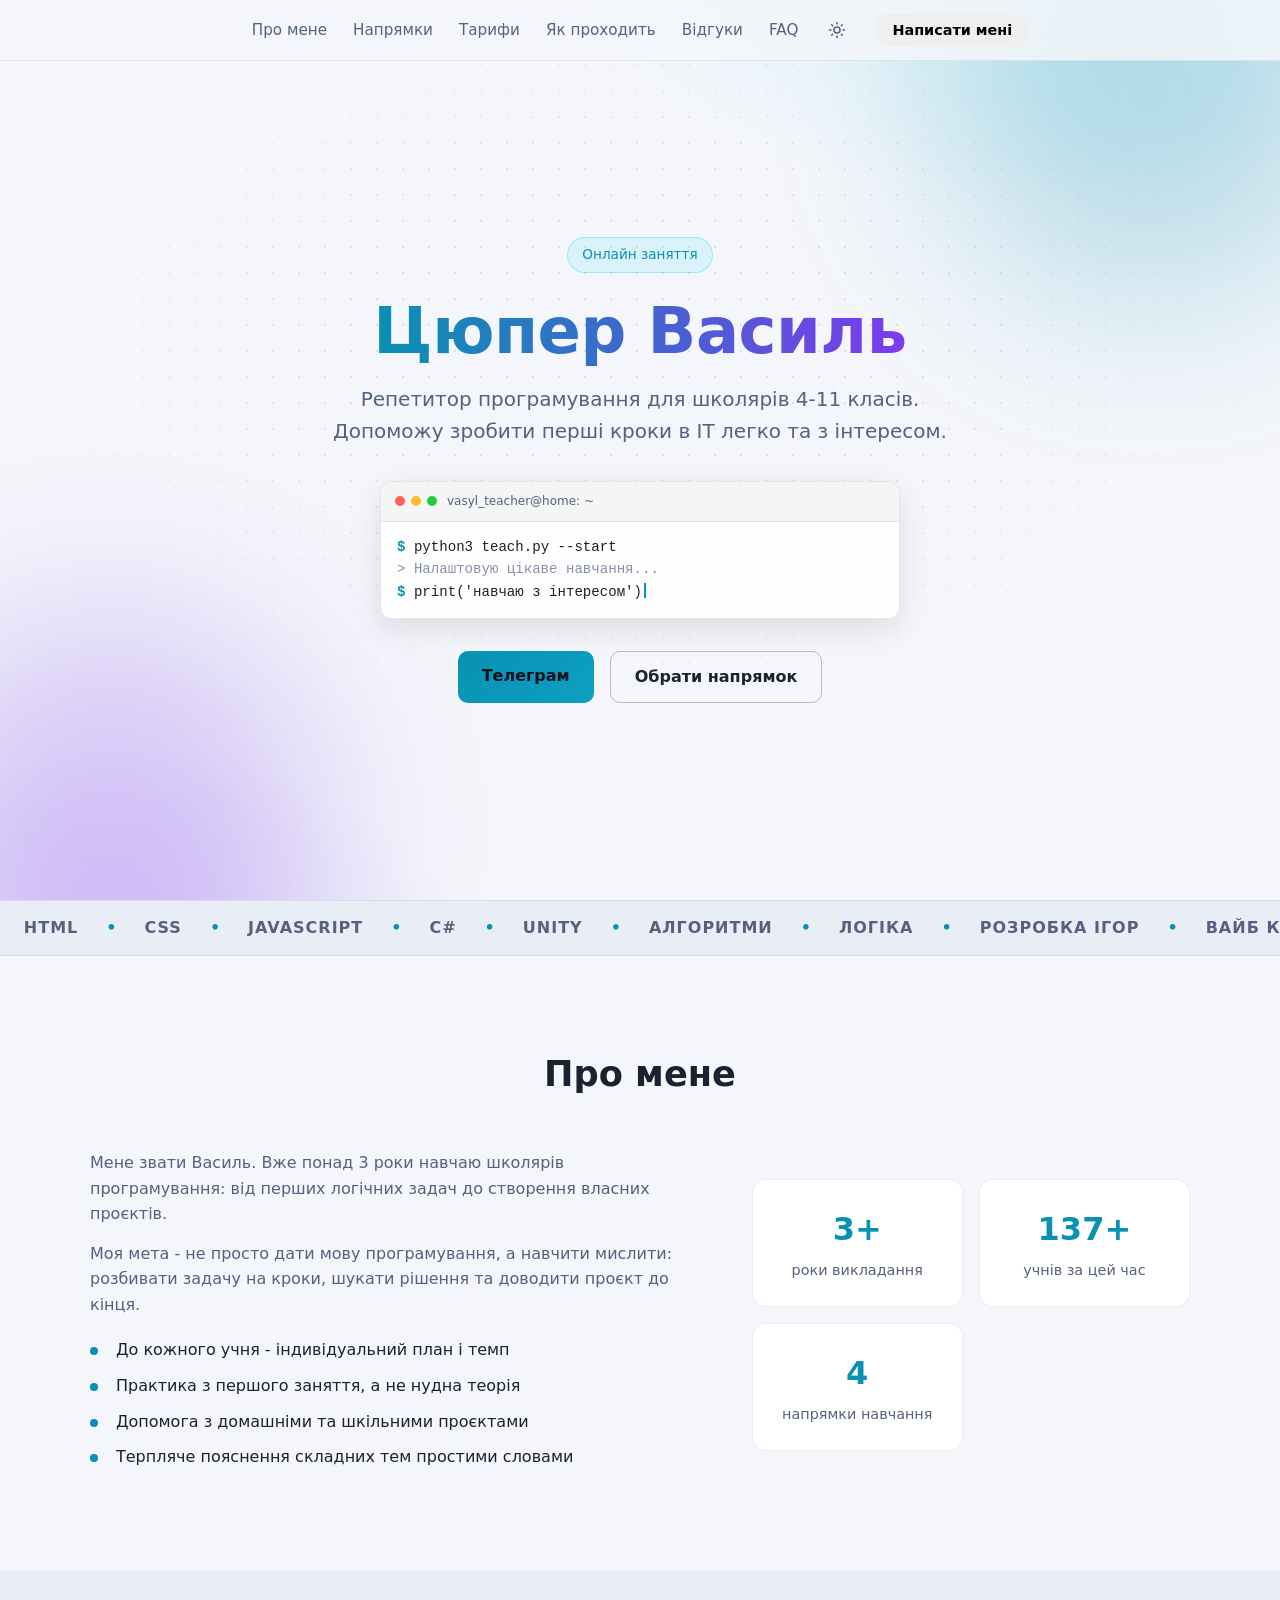
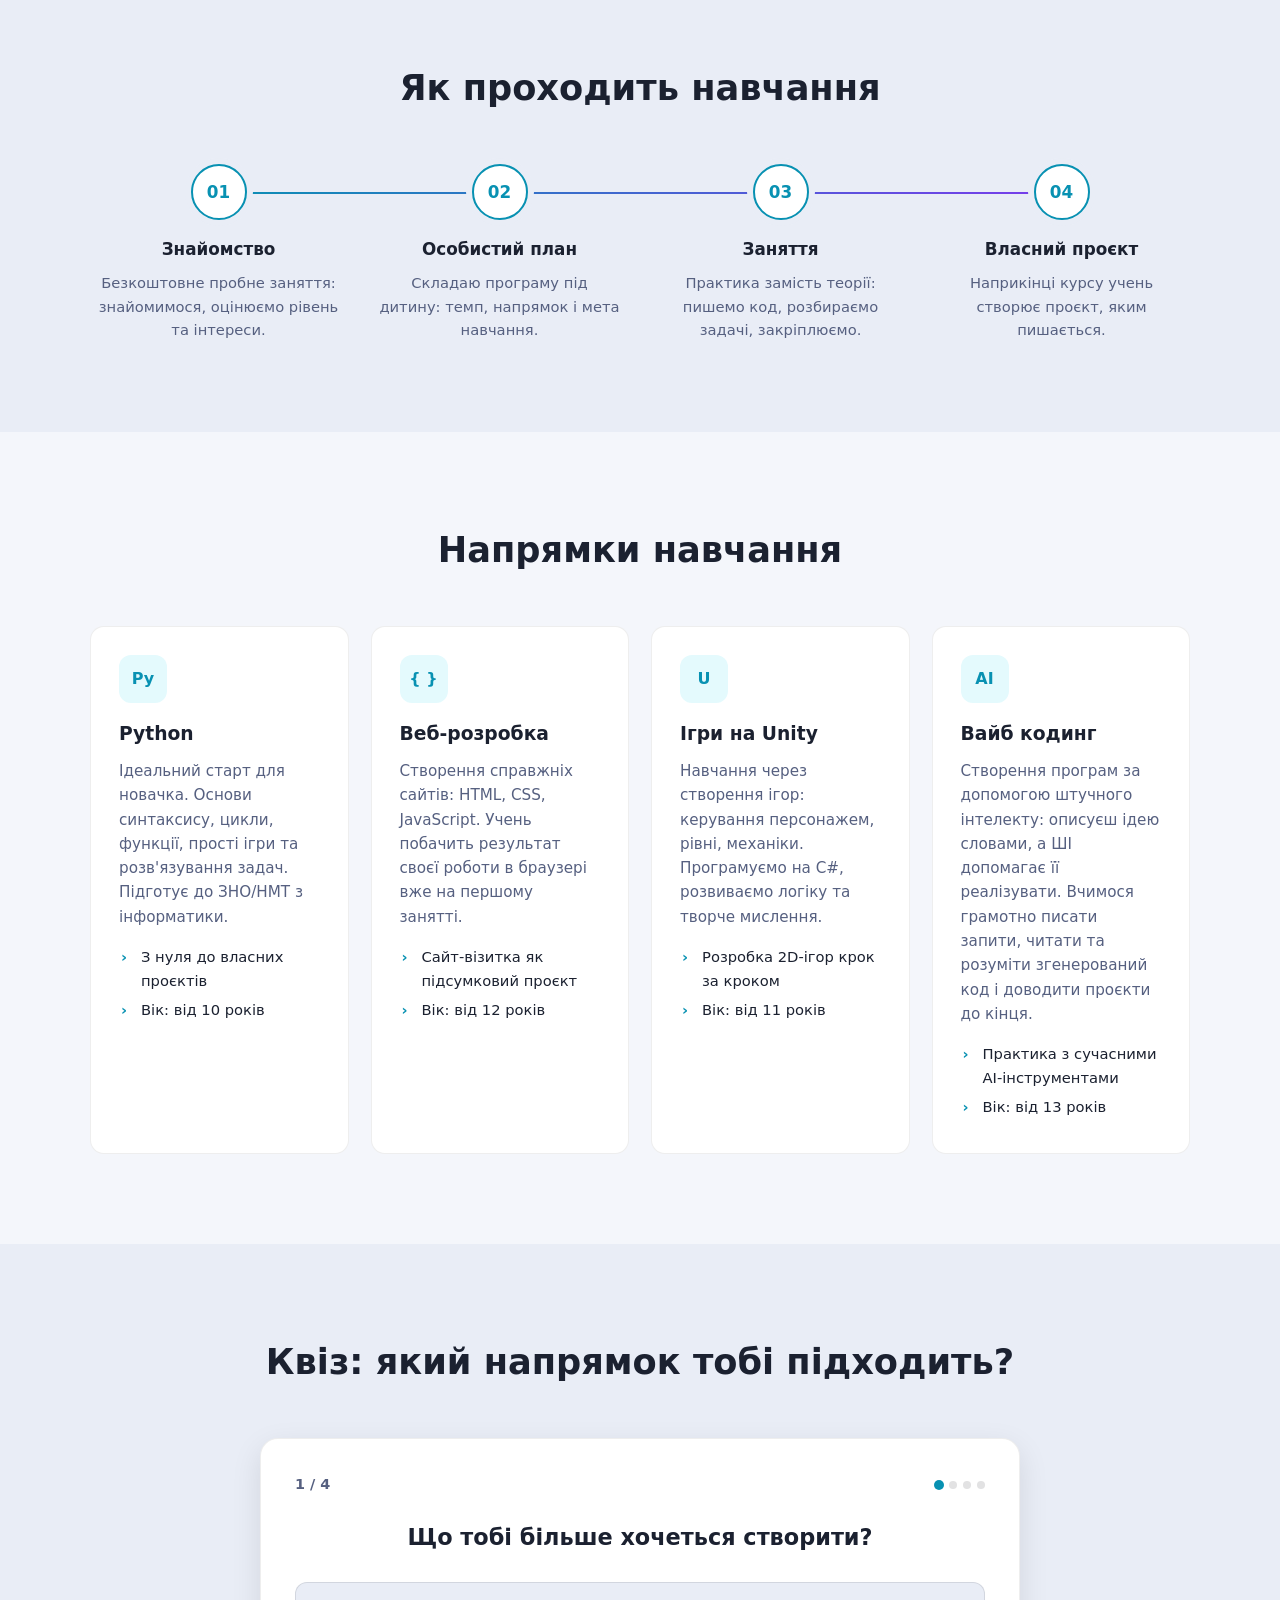
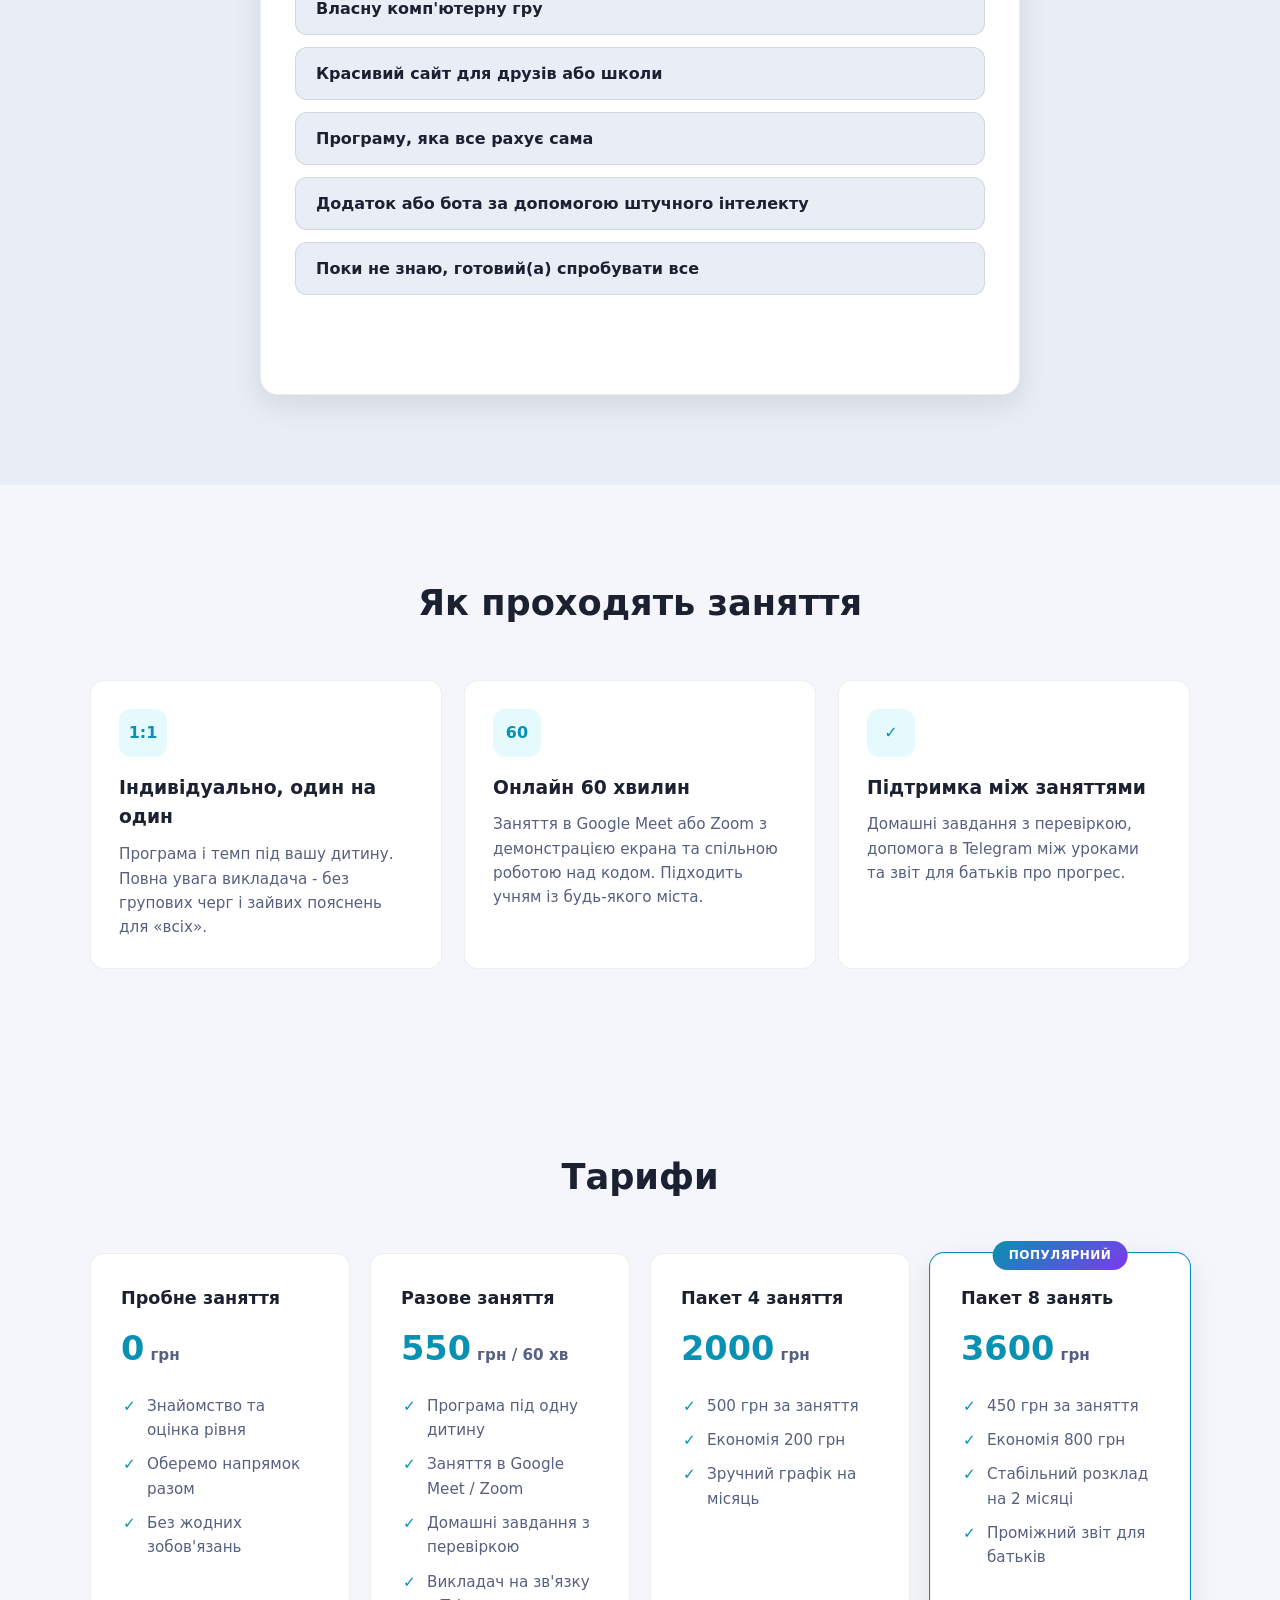
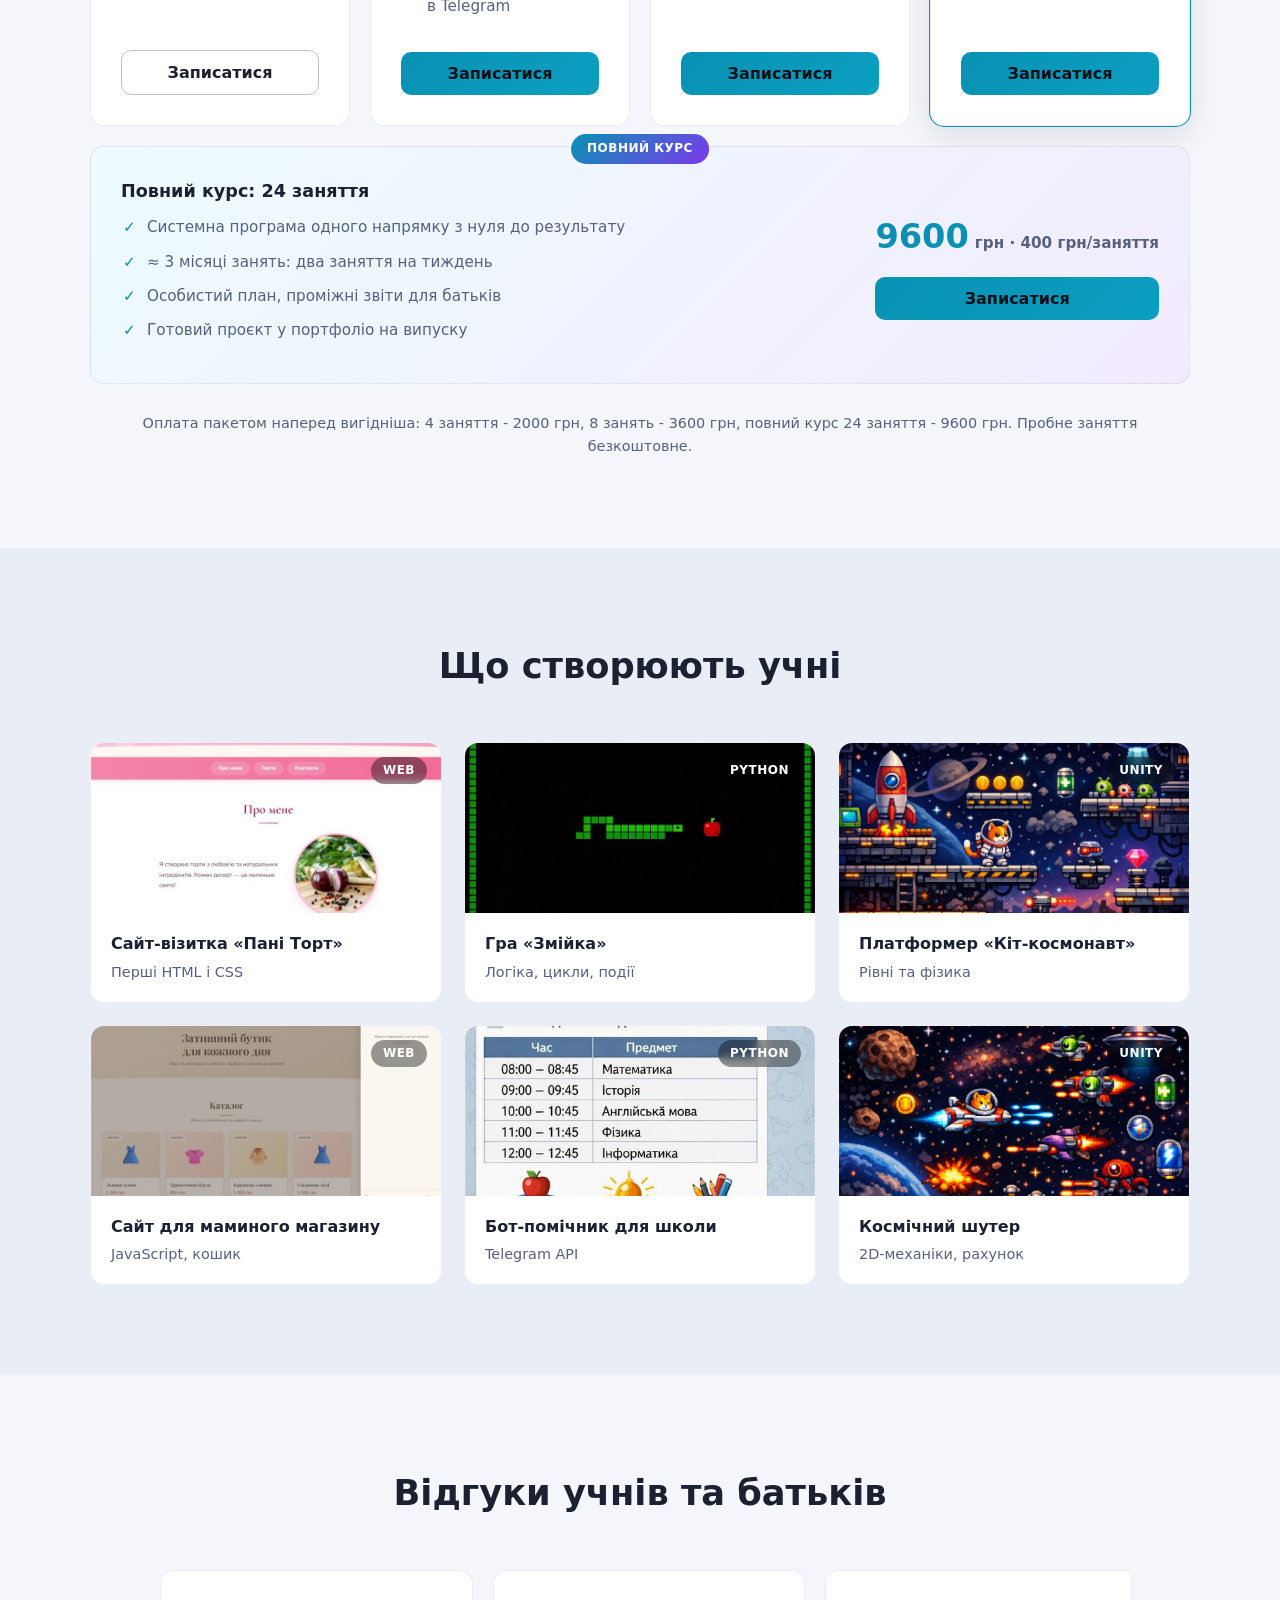
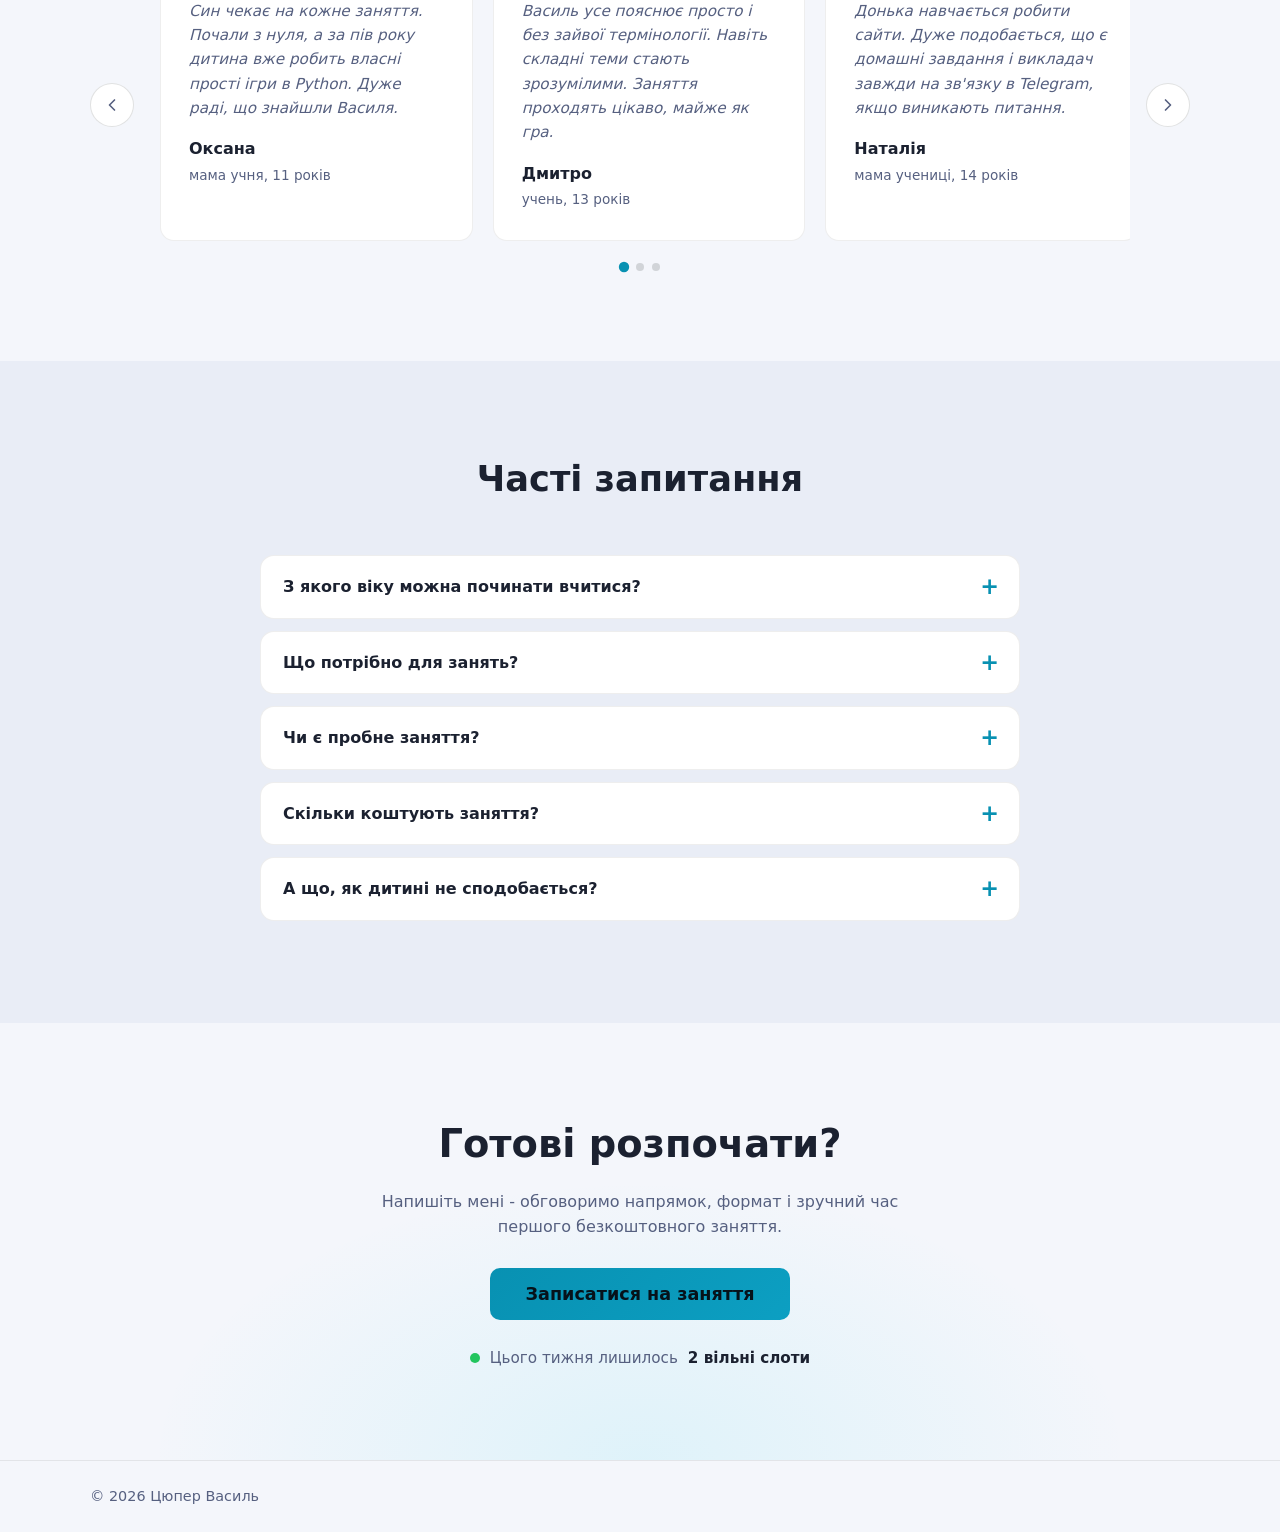
==== commit 5d4dfda0: "Update URLs in index.html, robots.txt, and sitemap.xml for new landing page structure" ====
--- a/index.html
+++ b/index.html
@@ -7,15 +7,15 @@
   <meta name="description" content="Онлайн-репетитор програмування для школярів 4-11 класів: Python, веб-розробка, ігри на Unity. Індивідуально від 550 грн, перше заняття безкоштовно.">
   <meta name="theme-color" content="#0f1117">
 
-  <link rel="canonical" href="https://tsyupro.github.io/lending/">
+  <link rel="canonical" href="https://tsyupro.github.io/Tsyupro-Landing-Page/">
 
   <meta property="og:type" content="website">
   <meta property="og:site_name" content="Цюпер Василь - репетитор програмування для школярів">
   <meta property="og:locale" content="uk_UA">
   <meta property="og:title" content="Цюпер Василь - репетитор програмування для школярів">
   <meta property="og:description" content="Python, веб-розробка та ігри на Unity для школярів 4-11 класів. Індивідуальні онлайн-заняття від 550 грн, перше - безкоштовно.">
-  <meta property="og:url" content="https://tsyupro.github.io/lending/">
-  <meta property="og:image" content="https://tsyupro.github.io/lending/og-image.png">
+  <meta property="og:url" content="https://tsyupro.github.io/Tsyupro-Landing-Page/">
+  <meta property="og:image" content="https://tsyupro.github.io/Tsyupro-Landing-Page/og-image.png">
   <meta property="og:image:width" content="1200">
   <meta property="og:image:height" content="630">
   <meta property="og:image:type" content="image/png">
@@ -24,7 +24,7 @@
   <meta name="twitter:card" content="summary_large_image">
   <meta name="twitter:title" content="Цюпер Василь - репетитор програмування для школярів">
   <meta name="twitter:description" content="Python, веб-розробка та ігри на Unity для школярів 4-11 класів. Перше заняття безкоштовно.">
-  <meta name="twitter:image" content="https://tsyupro.github.io/lending/og-image.png">
+  <meta name="twitter:image" content="https://tsyupro.github.io/Tsyupro-Landing-Page/og-image.png">
 
 <link rel="icon" type="image/svg+xml" href="favicon.svg">
   <link rel="stylesheet" href="css/style.css">
@@ -35,18 +35,18 @@
     "@graph": [
       {
         "@type": "WebSite",
-        "@id": "https://tsyupro.github.io/lending/#website",
-        "url": "https://tsyupro.github.io/lending/",
+        "@id": "https://tsyupro.github.io/Tsyupro-Landing-Page/#website",
+        "url": "https://tsyupro.github.io/Tsyupro-Landing-Page/",
         "name": "Цюпер Василь - репетитор програмування для школярів",
         "inLanguage": "uk"
       },
       {
         "@type": "Person",
-        "@id": "https://tsyupro.github.io/lending/#person",
+        "@id": "https://tsyupro.github.io/Tsyupro-Landing-Page/#person",
         "name": "Цюпер Василь",
-        "url": "https://tsyupro.github.io/lending/",
+        "url": "https://tsyupro.github.io/Tsyupro-Landing-Page/",
         "jobTitle": "Репетитор програмування",
-        "image": "https://tsyupro.github.io/lending/og-image.png",
+        "image": "https://tsyupro.github.io/Tsyupro-Landing-Page/og-image.png",
         "description": "Індивідуальні онлайн-заняття програмуванням для школярів 4-11 класів: Python, веб-розробка, ігри на Unity.",
         "knowsAbout": ["Python", "Веб-розробка", "Розробка ігор на Unity", "Вайб кодинг"],
         "sameAs": ["https://t.me/tsyupro"]
@@ -55,8 +55,8 @@
         "@type": "Service",
         "name": "Індивідуальні онлайн-заняття з програмування для школярів",
         "serviceType": "Навчання програмуванню",
-        "url": "https://tsyupro.github.io/lending/",
-        "provider": { "@id": "https://tsyupro.github.io/lending/#person" },
+        "url": "https://tsyupro.github.io/Tsyupro-Landing-Page/",
+        "provider": { "@id": "https://tsyupro.github.io/Tsyupro-Landing-Page/#person" },
         "areaServed": "Україна",
         "availableChannel": {
           "@type": "ServiceChannel",
@@ -73,7 +73,7 @@
       },
       {
         "@type": "FAQPage",
-        "@id": "https://tsyupro.github.io/lending/#faq",
+        "@id": "https://tsyupro.github.io/Tsyupro-Landing-Page/#faq",
         "mainEntity": [
           {
             "@type": "Question",
@@ -251,11 +251,11 @@
             <div class="fact__label">роки викладання</div>
           </div>
           <div class="fact reveal">
-            <div class="fact__num" data-counter="40" data-suffix="+">0</div>
+<div class="fact__num" data-counter="137" data-suffix="+">0</div>
             <div class="fact__label">учнів за цей час</div>
           </div>
           <div class="fact reveal">
-            <div class="fact__num" data-counter="3">0</div>
+<div class="fact__num" data-counter="4">0</div>
             <div class="fact__label">напрямки навчання</div>
           </div>
         </div>
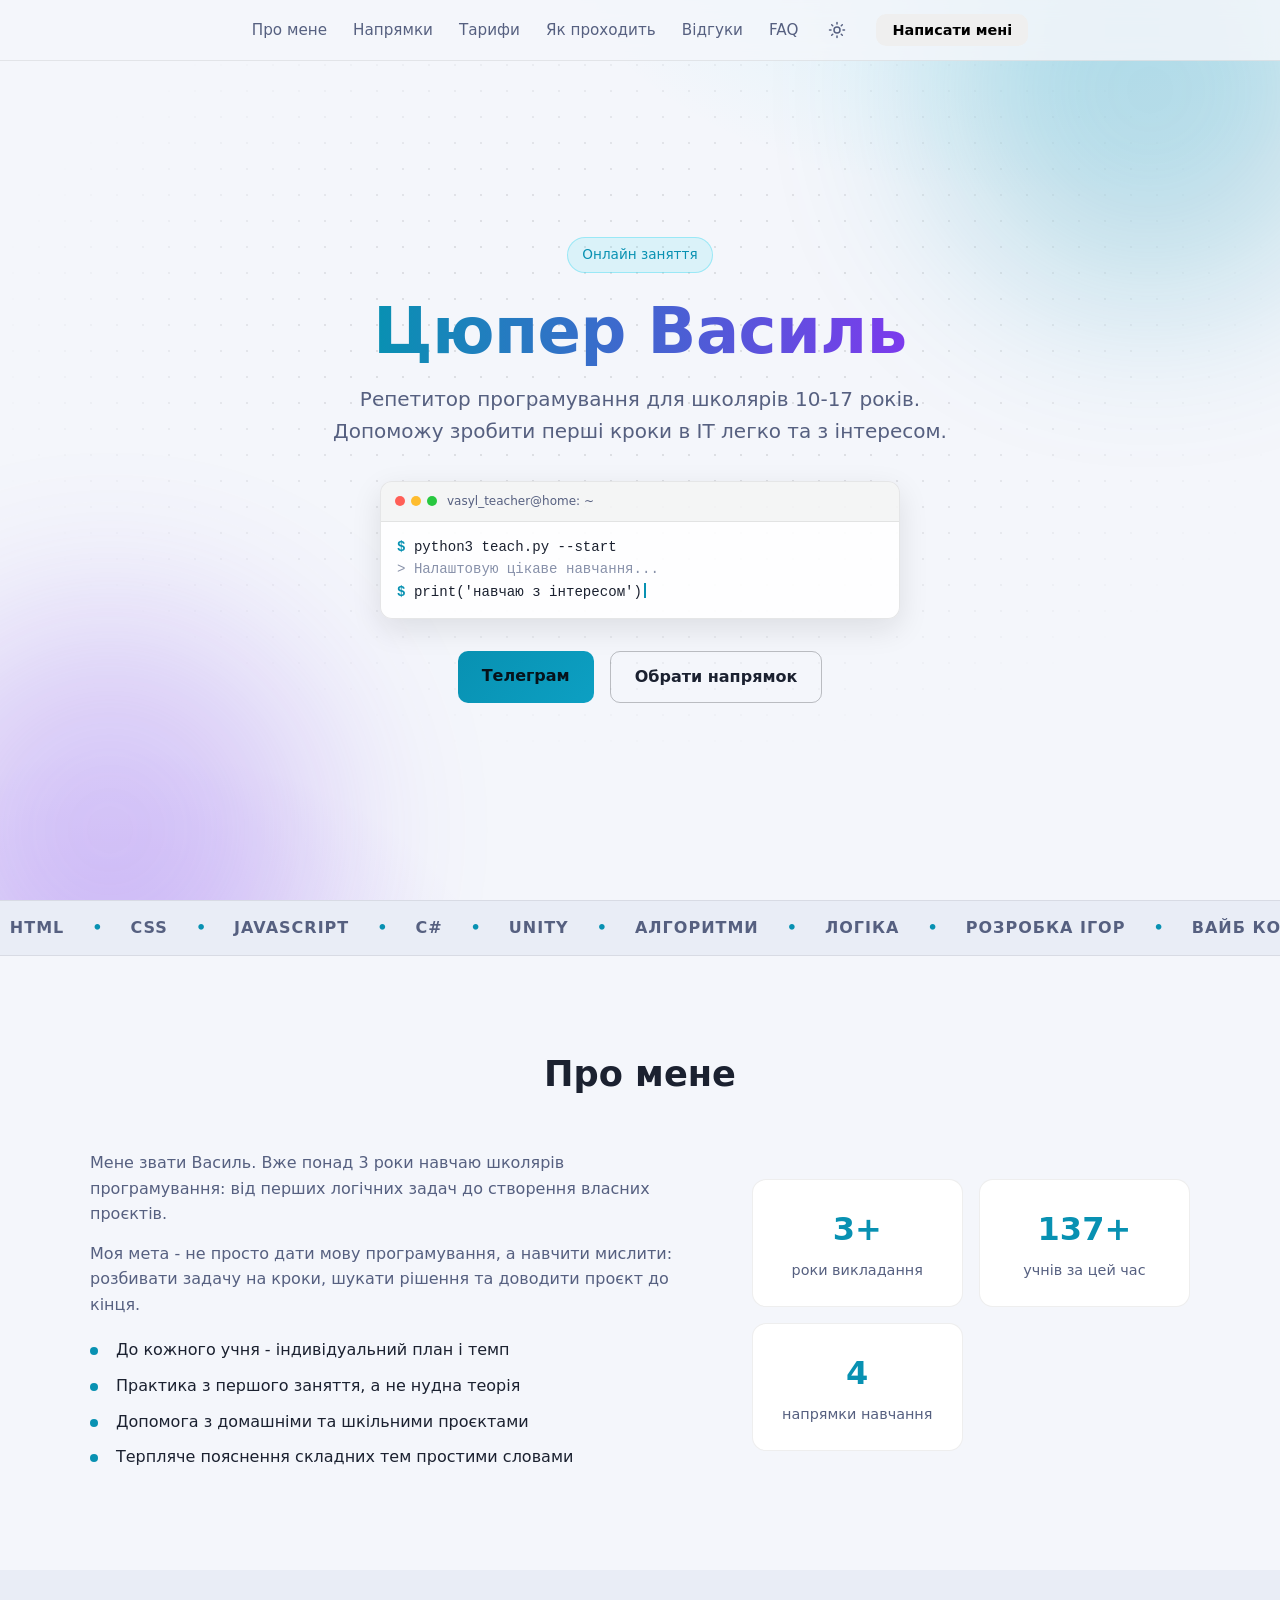
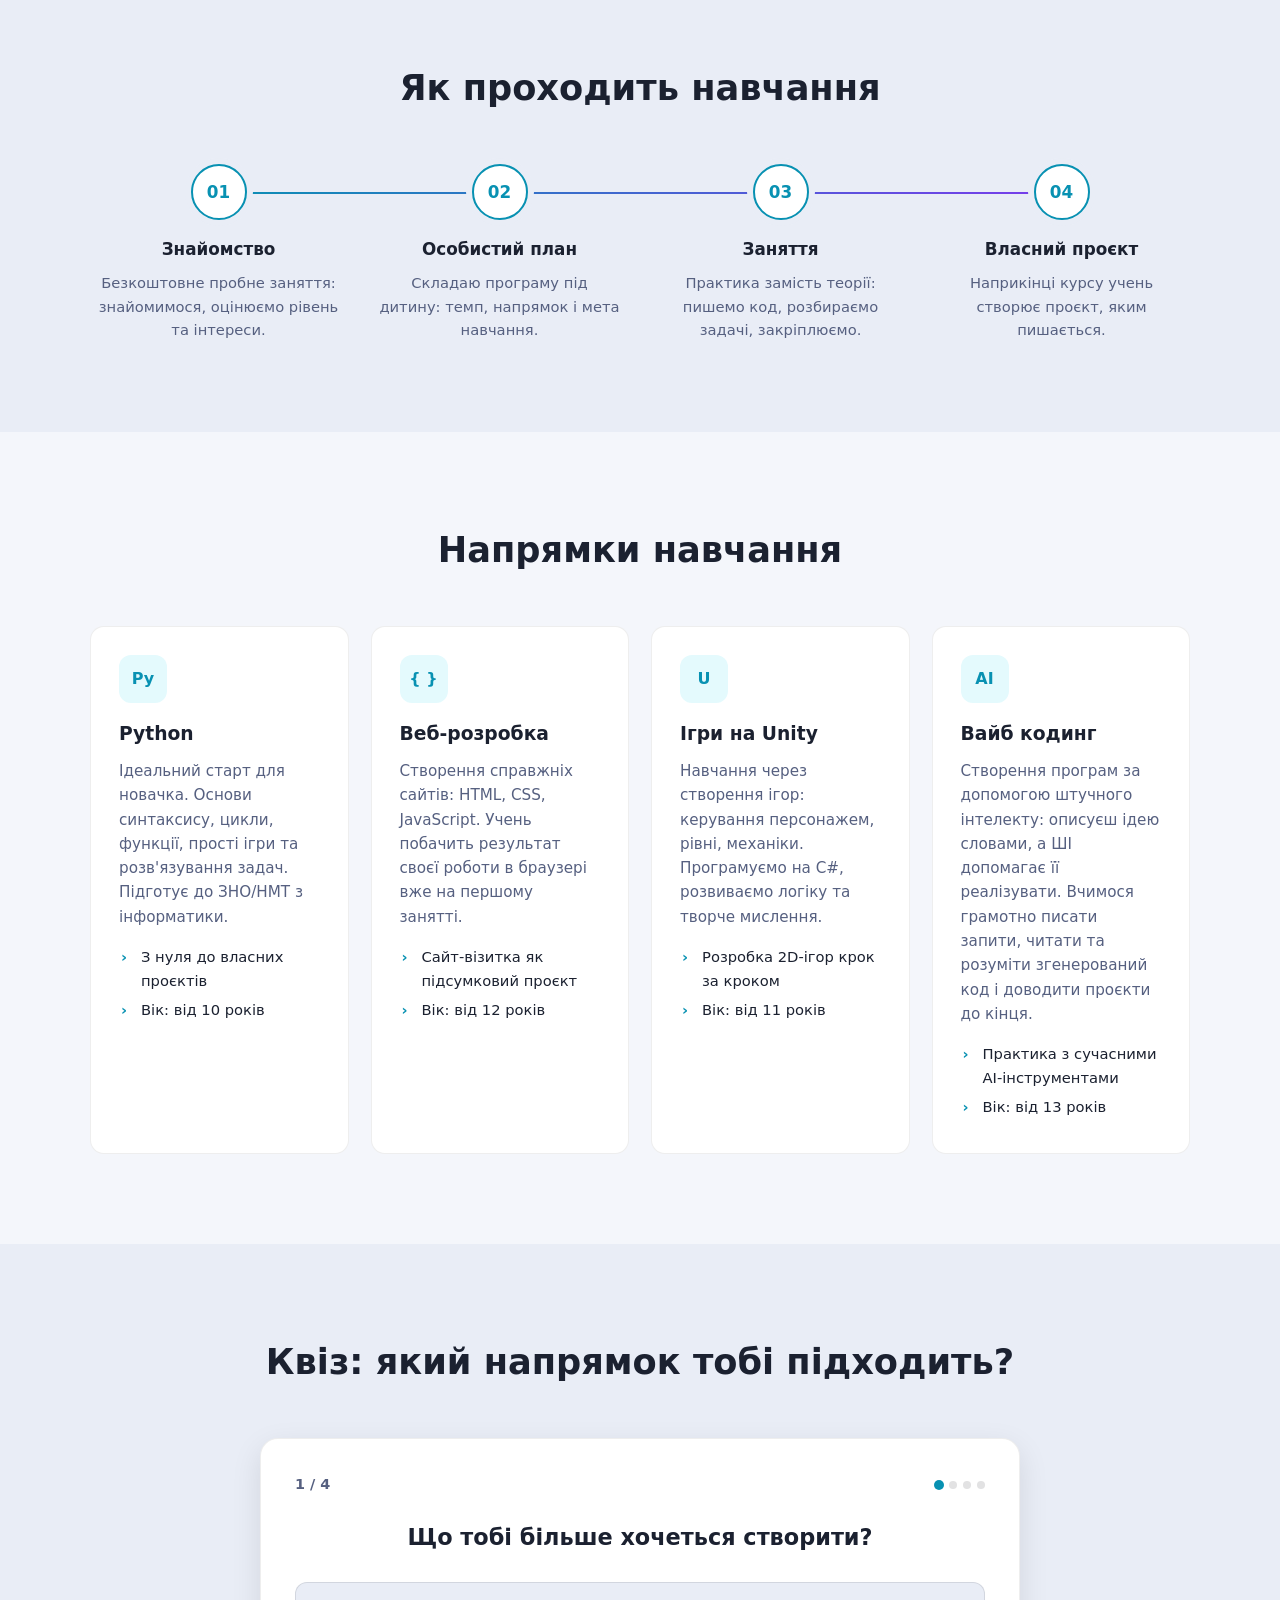
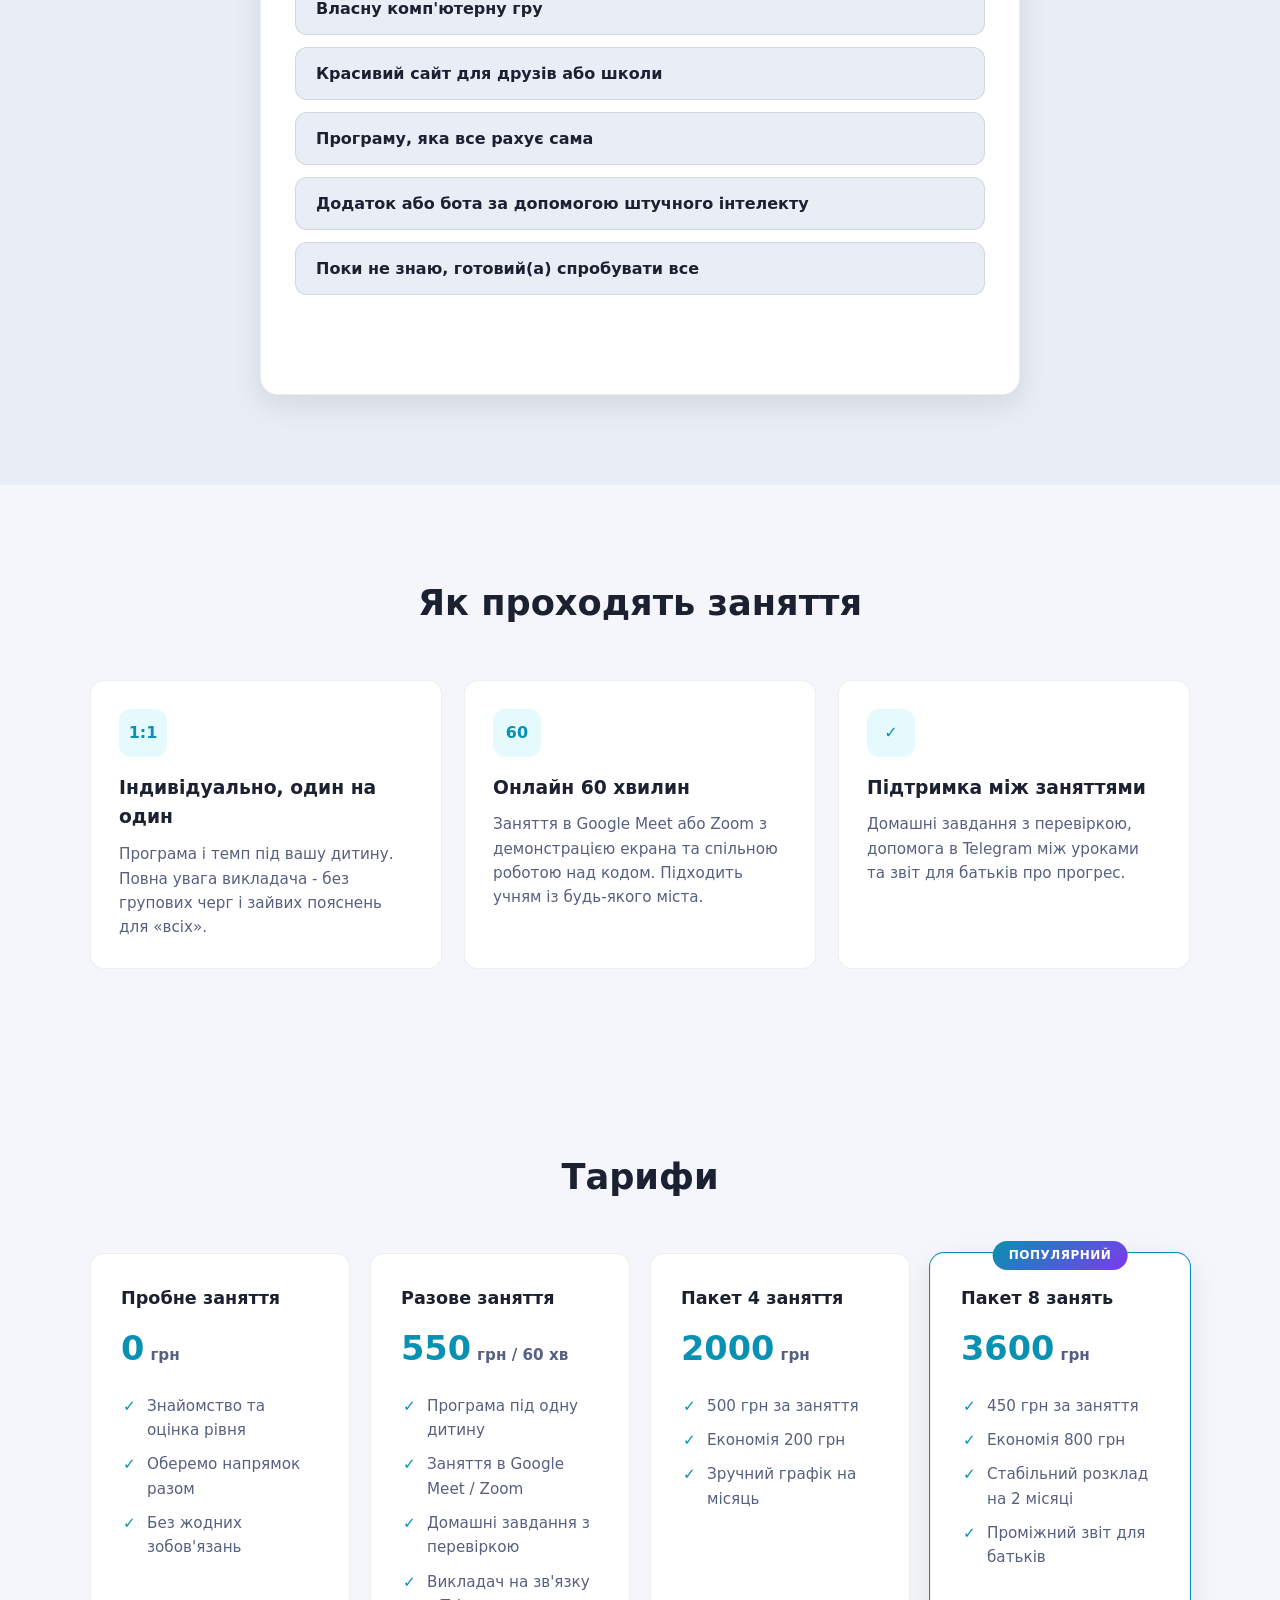
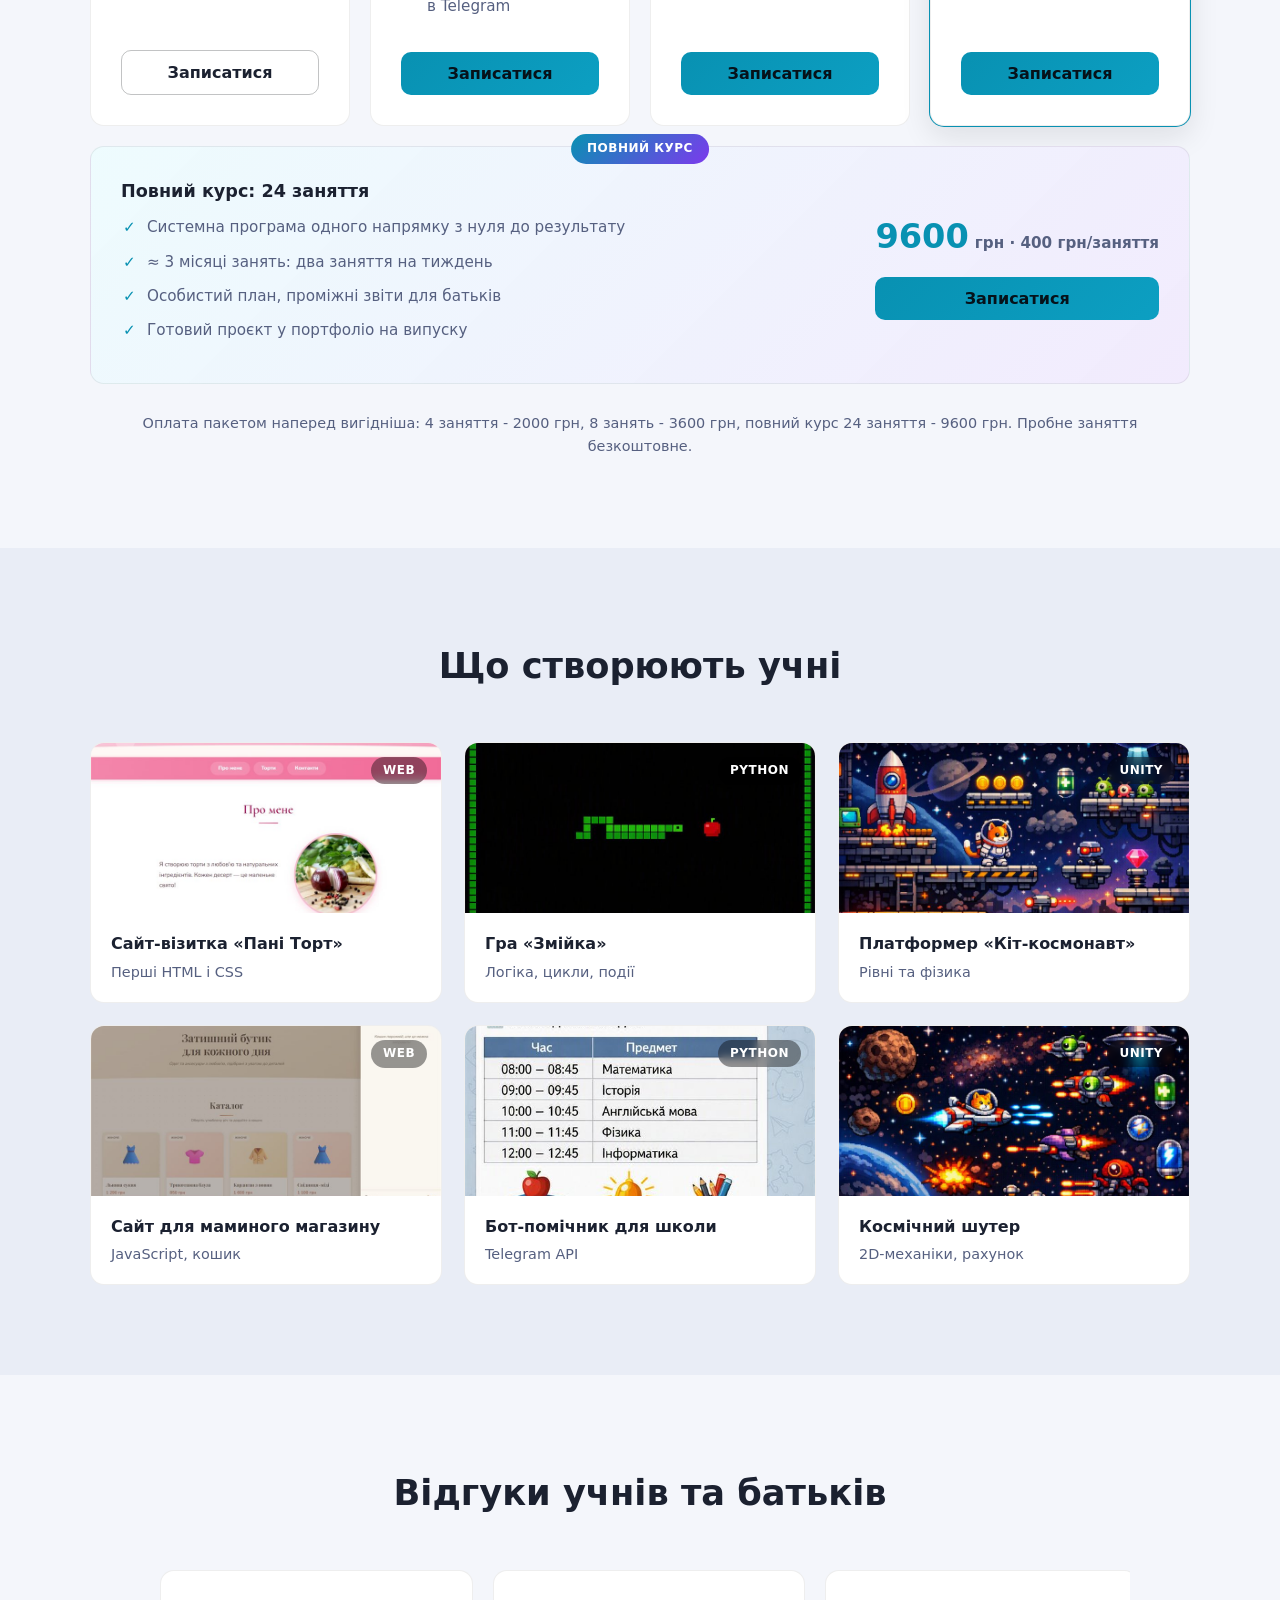
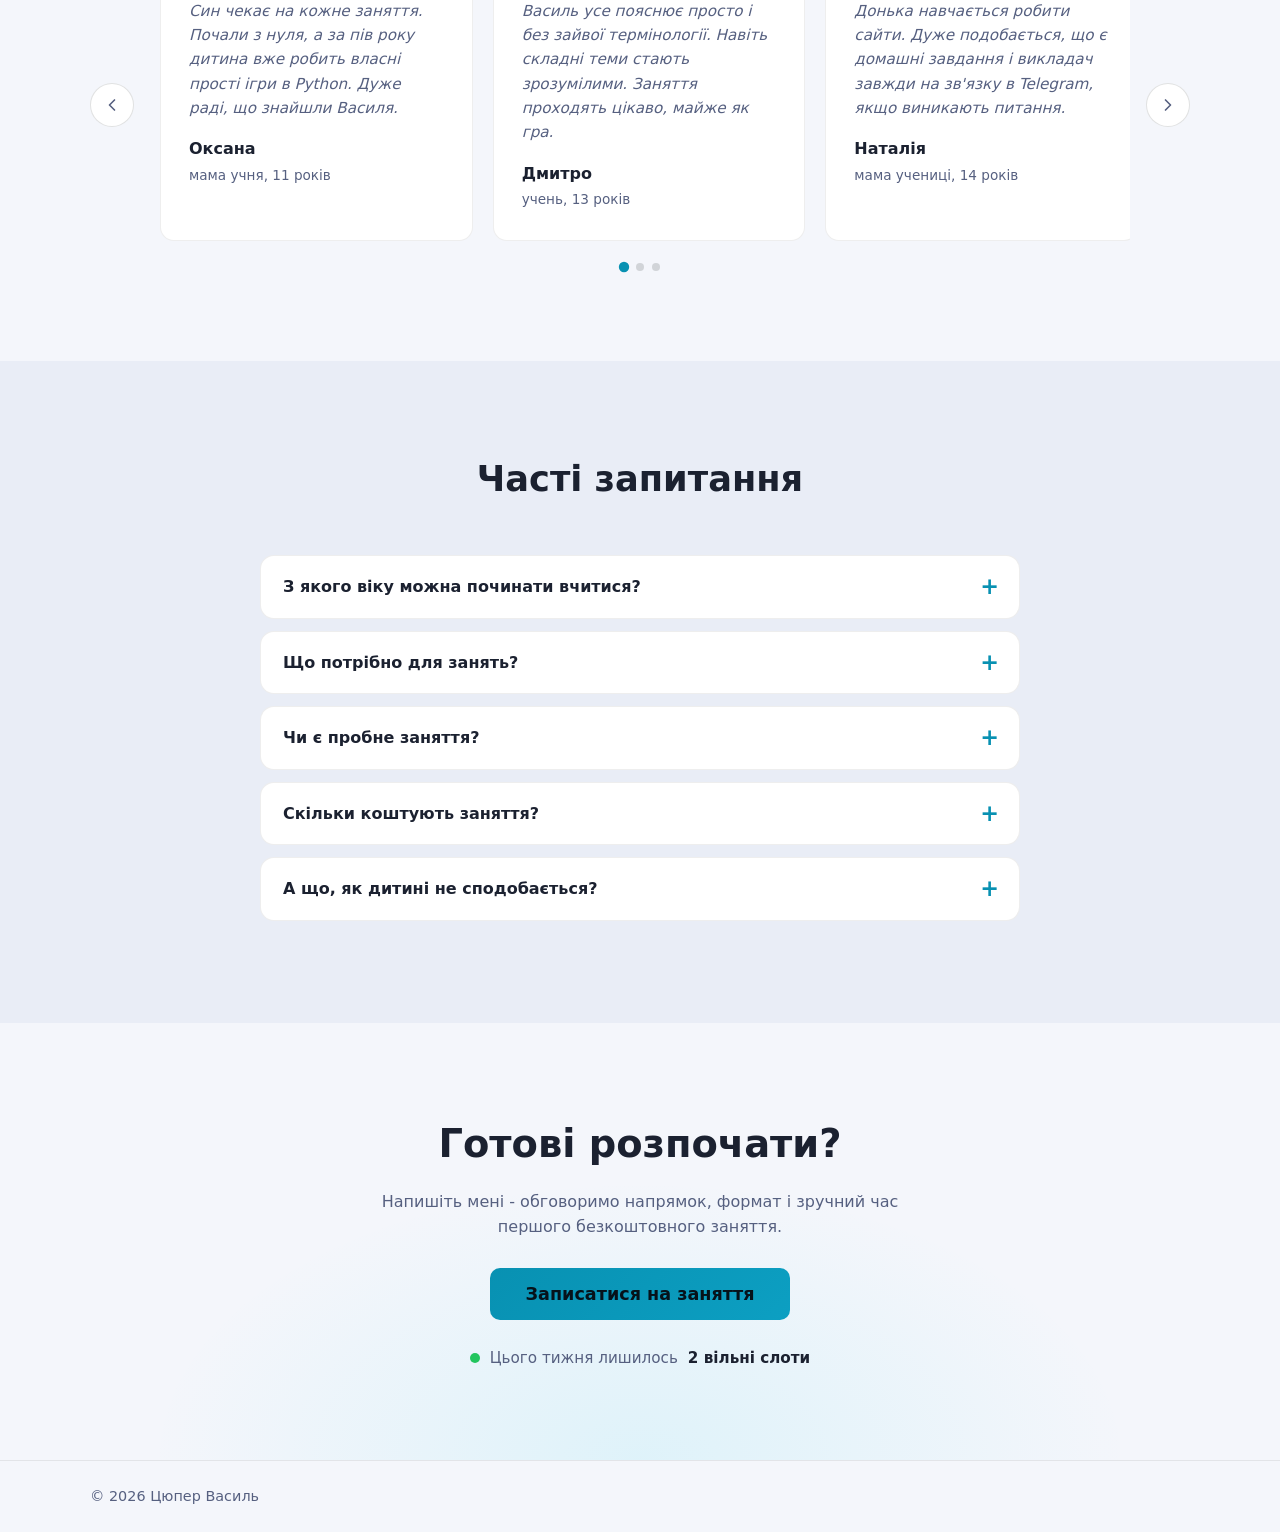
==== commit 5e74a87b: "Update age range and subjects in meta tags and script for clarity" ====
--- a/index.html
+++ b/index.html
@@ -4,7 +4,7 @@
   <meta charset="UTF-8">
   <meta name="viewport" content="width=device-width, initial-scale=1.0">
 <title>Цюпер Василь - репетитор програмування для школярів</title>
-  <meta name="description" content="Онлайн-репетитор програмування для школярів 4-11 класів: Python, веб-розробка, ігри на Unity. Індивідуально від 550 грн, перше заняття безкоштовно.">
+  <meta name="description" content="Онлайн-репетитор програмування для школярів 10-17 років: Python, веб-розробка, ігри на Unity та вайб кодинг. Індивідуально від 550 грн, перше заняття безкоштовно.">
   <meta name="theme-color" content="#0f1117">
 
   <link rel="canonical" href="https://tsyupro.github.io/Tsyupro-Landing-Page/">
@@ -13,7 +13,7 @@
   <meta property="og:site_name" content="Цюпер Василь - репетитор програмування для школярів">
   <meta property="og:locale" content="uk_UA">
   <meta property="og:title" content="Цюпер Василь - репетитор програмування для школярів">
-  <meta property="og:description" content="Python, веб-розробка та ігри на Unity для школярів 4-11 класів. Індивідуальні онлайн-заняття від 550 грн, перше - безкоштовно.">
+  <meta property="og:description" content="Python, веб-розробка, ігри на Unity та вайб кодинг для школярів 10-17 років. Індивідуальні онлайн-заняття від 550 грн, перше - безкоштовно.">
   <meta property="og:url" content="https://tsyupro.github.io/Tsyupro-Landing-Page/">
   <meta property="og:image" content="https://tsyupro.github.io/Tsyupro-Landing-Page/og-image.png">
   <meta property="og:image:width" content="1200">
@@ -23,7 +23,7 @@
 
   <meta name="twitter:card" content="summary_large_image">
   <meta name="twitter:title" content="Цюпер Василь - репетитор програмування для школярів">
-  <meta name="twitter:description" content="Python, веб-розробка та ігри на Unity для школярів 4-11 класів. Перше заняття безкоштовно.">
+  <meta name="twitter:description" content="Python, веб-розробка, ігри на Unity та вайб кодинг для школярів 10-17 років. Перше заняття безкоштовно.">
   <meta name="twitter:image" content="https://tsyupro.github.io/Tsyupro-Landing-Page/og-image.png">
 
 <link rel="icon" type="image/svg+xml" href="favicon.svg">
@@ -47,7 +47,7 @@
         "url": "https://tsyupro.github.io/Tsyupro-Landing-Page/",
         "jobTitle": "Репетитор програмування",
         "image": "https://tsyupro.github.io/Tsyupro-Landing-Page/og-image.png",
-        "description": "Індивідуальні онлайн-заняття програмуванням для школярів 4-11 класів: Python, веб-розробка, ігри на Unity.",
+        "description": "Індивідуальні онлайн-заняття програмуванням для школярів 10-17 років: Python, веб-розробка, ігри на Unity та вайб кодинг.",
         "knowsAbout": ["Python", "Веб-розробка", "Розробка ігор на Unity", "Вайб кодинг"],
         "sameAs": ["https://t.me/tsyupro"]
       },
@@ -80,7 +80,7 @@
             "name": "З якого віку можна починати вчитися?",
             "acceptedAnswer": {
               "@type": "Answer",
-              "text": "Залежить від напрямку: Python та логіку зазвичай починають з 10 років, веб-розробку - з 12, гри на Unity - з 11. Готовність дитини визначається на пробному занятті."
+              "text": "Залежить від напрямку: Python та логіку зазвичай починають з 10 років, веб-розробку - з 12, гри на Unity - з 11, вайб кодинг - з 13. Готовність дитини визначається на пробному занятті."
             }
           },
           {
@@ -170,7 +170,7 @@
       <div class="hero__badge hero-anim">Онлайн заняття</div>
       <h1 class="hero-anim"><span class="hero__name">Цюпер Василь</span></h1>
 <p class="hero__subtitle hero-anim">
-        Репетитор програмування для школярів 4-11 класів.<br>
+        Репетитор програмування для школярів 10-17 років.<br>
         Допоможу зробити перші кроки в IT легко та з інтересом.
       </p>
 
@@ -250,12 +250,12 @@
             <div class="fact__num" data-counter="3" data-suffix="+">0</div>
             <div class="fact__label">роки викладання</div>
           </div>
+<div class="fact reveal">
+            <div class="fact__num" data-counter="137" data-suffix="+">0</div>
+            <div class="fact__label">учнів за цей час</div>
+          </div>
           <div class="fact reveal">
-<div class="fact__num" data-counter="137" data-suffix="+">0</div>
-            <div class="fact__label">учнів за цей час</div>
-          </div>
-          <div class="fact reveal">
-<div class="fact__num" data-counter="4">0</div>
+            <div class="fact__num" data-counter="4">0</div>
             <div class="fact__label">напрямки навчання</div>
           </div>
         </div>
@@ -608,7 +608,7 @@
           <summary>З якого віку можна починати вчитися?</summary>
           <p>
             Залежить від напрямку. Python та логіку зазвичай починають з 10 років,
-            веб-розробку - з 12, гри на Unity - з 11. Але все індивідуально,
+            веб-розробку - з 12, гри на Unity - з 11, вайб кодинг - з 13. Але все індивідуально,
             готовність дитини визначається на пробному занятті.
           </p>
         </details>
@@ -700,9 +700,10 @@
           Напрямок
           <select name="direction" required>
             <option value="">Оберіть напрямок</option>
-            <option>Python</option>
+<option>Python</option>
             <option>Веб-розробка</option>
             <option>Ігри на Unity</option>
+            <option>Вайб кодинг</option>
             <option>Не визначились, потрібна порада</option>
           </select>
         </label>
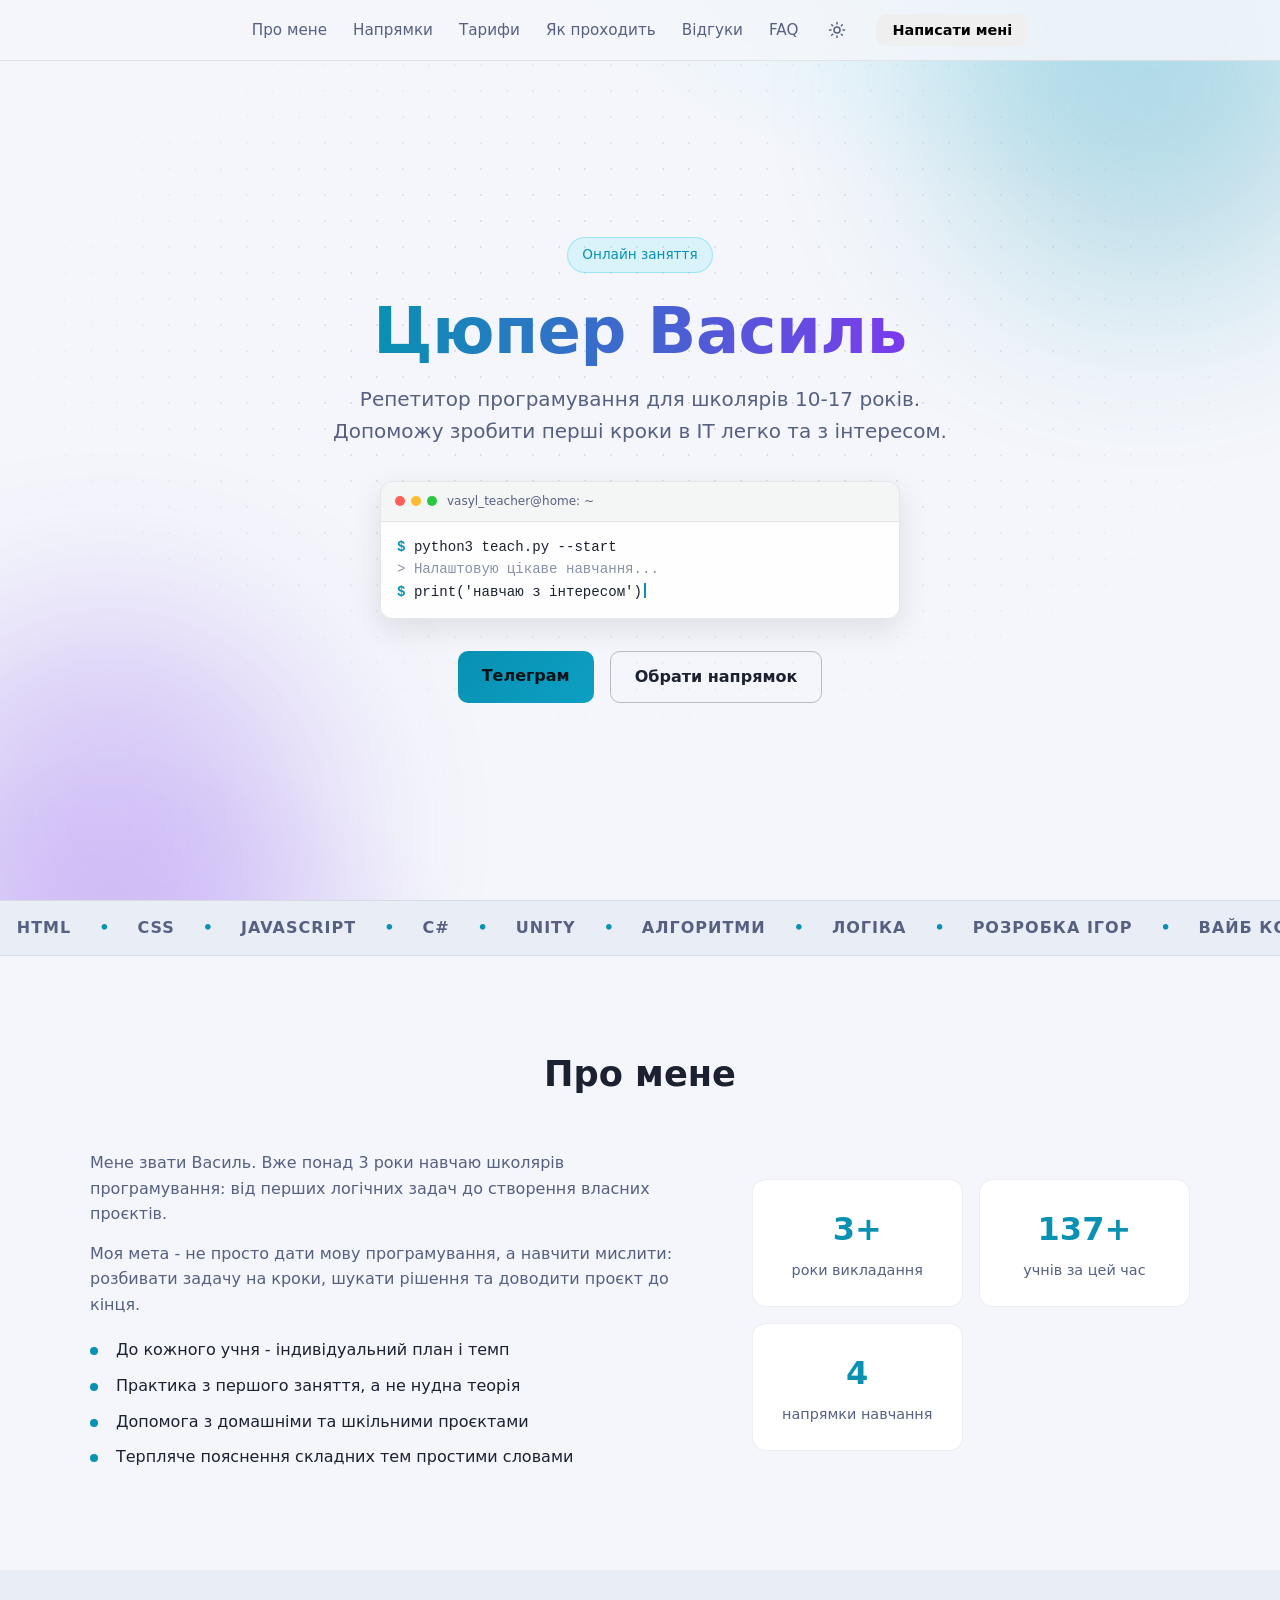
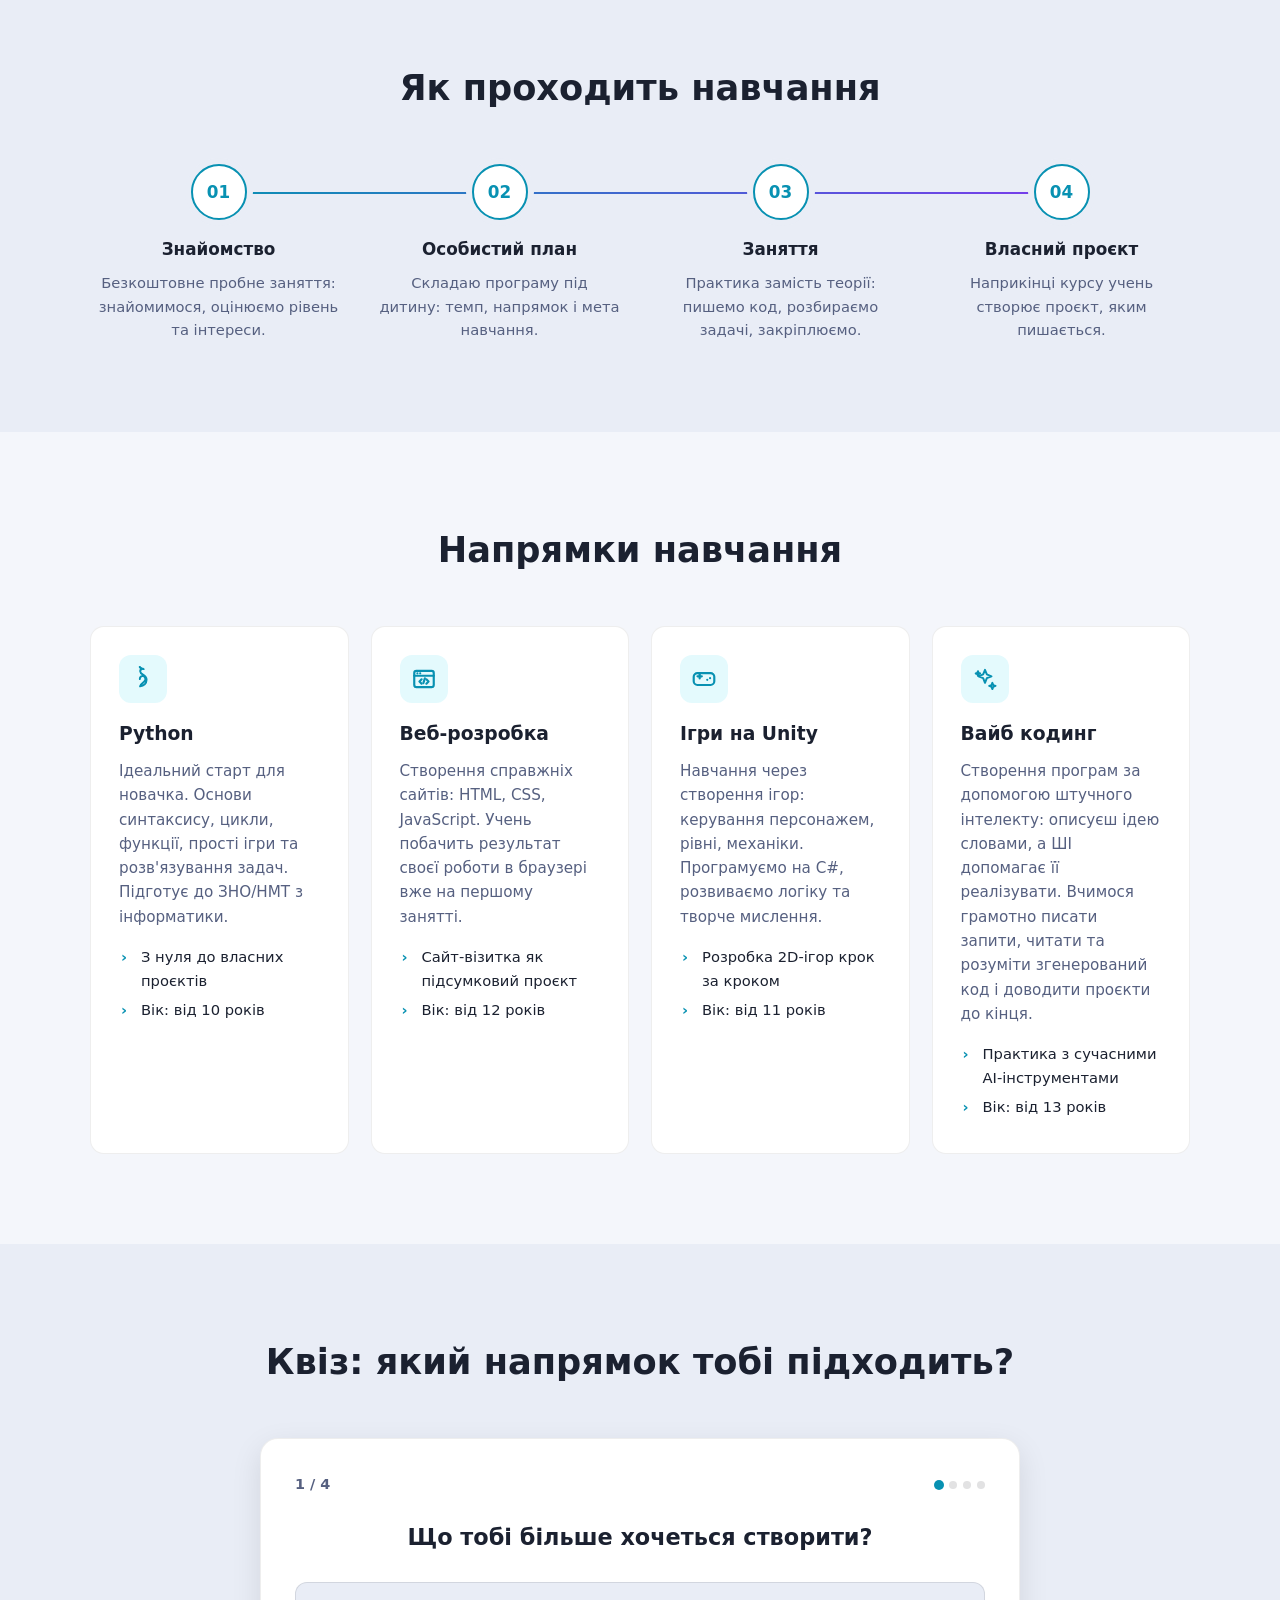
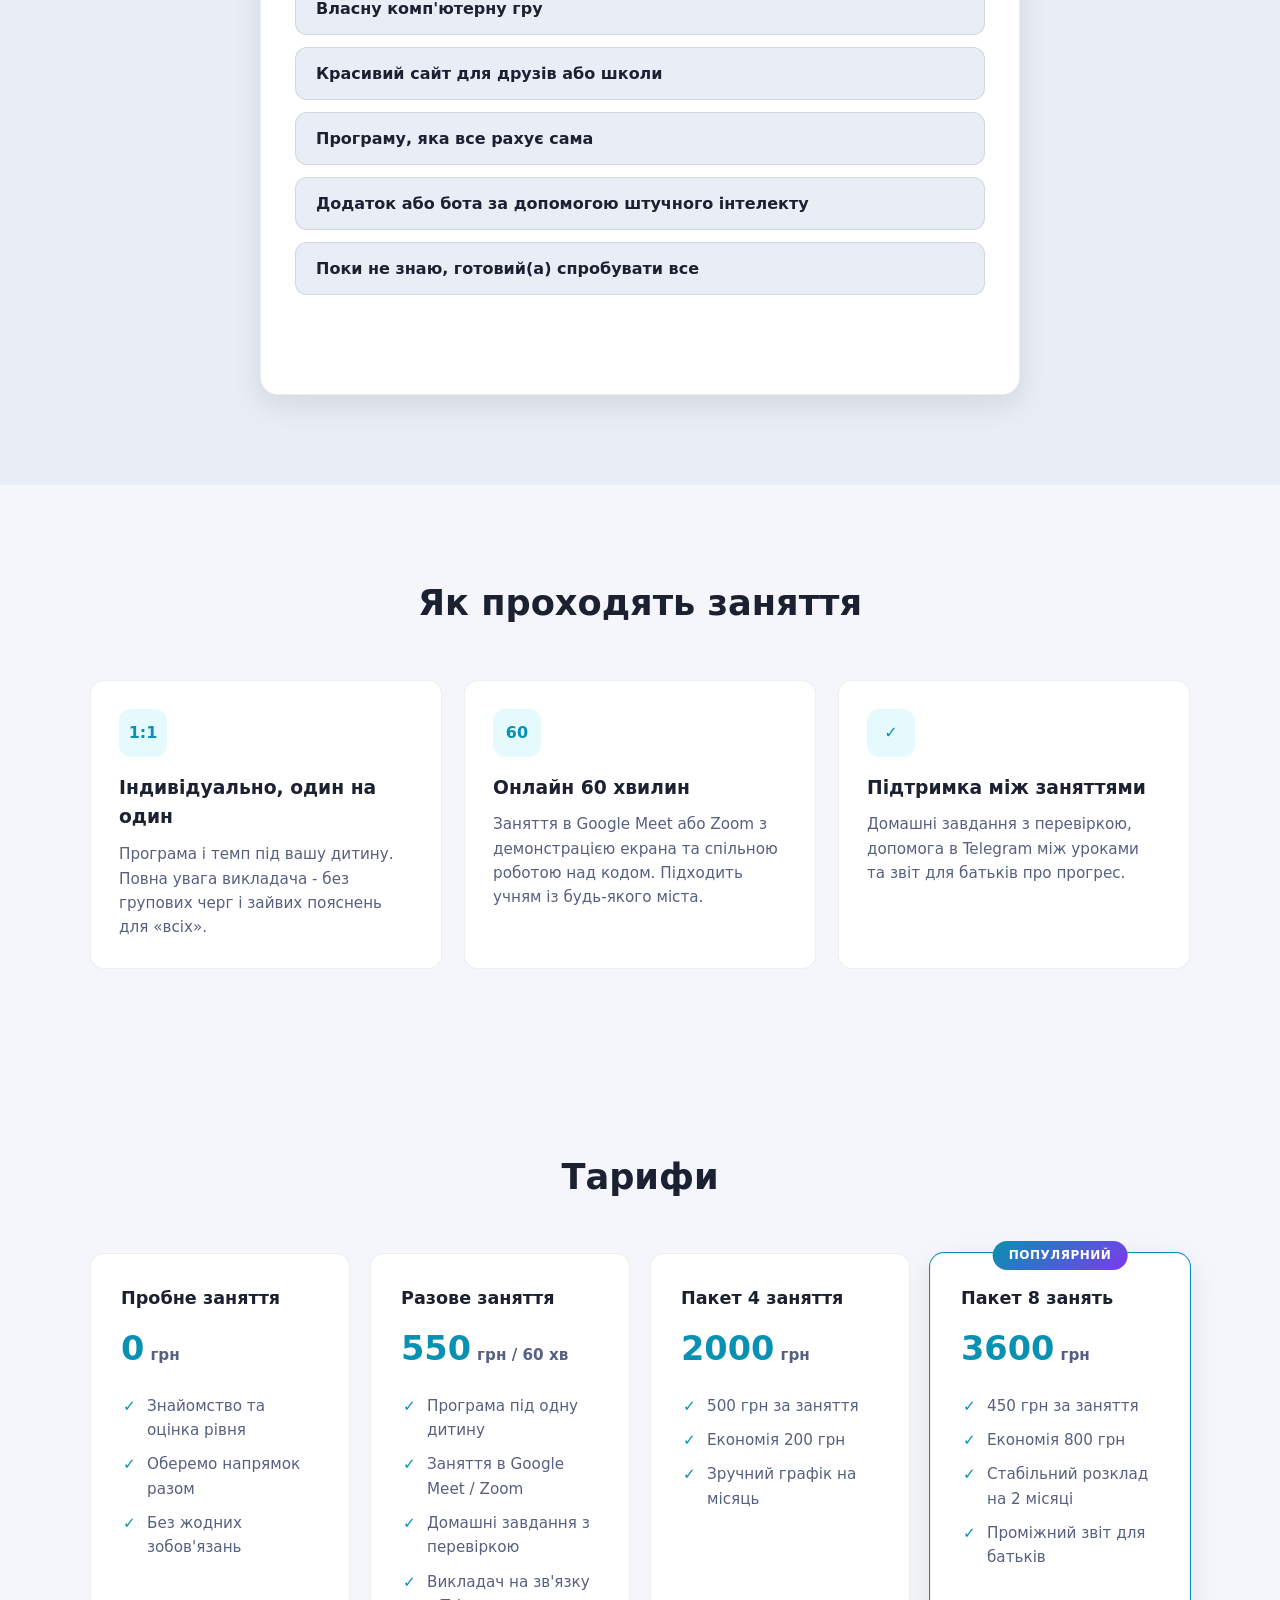
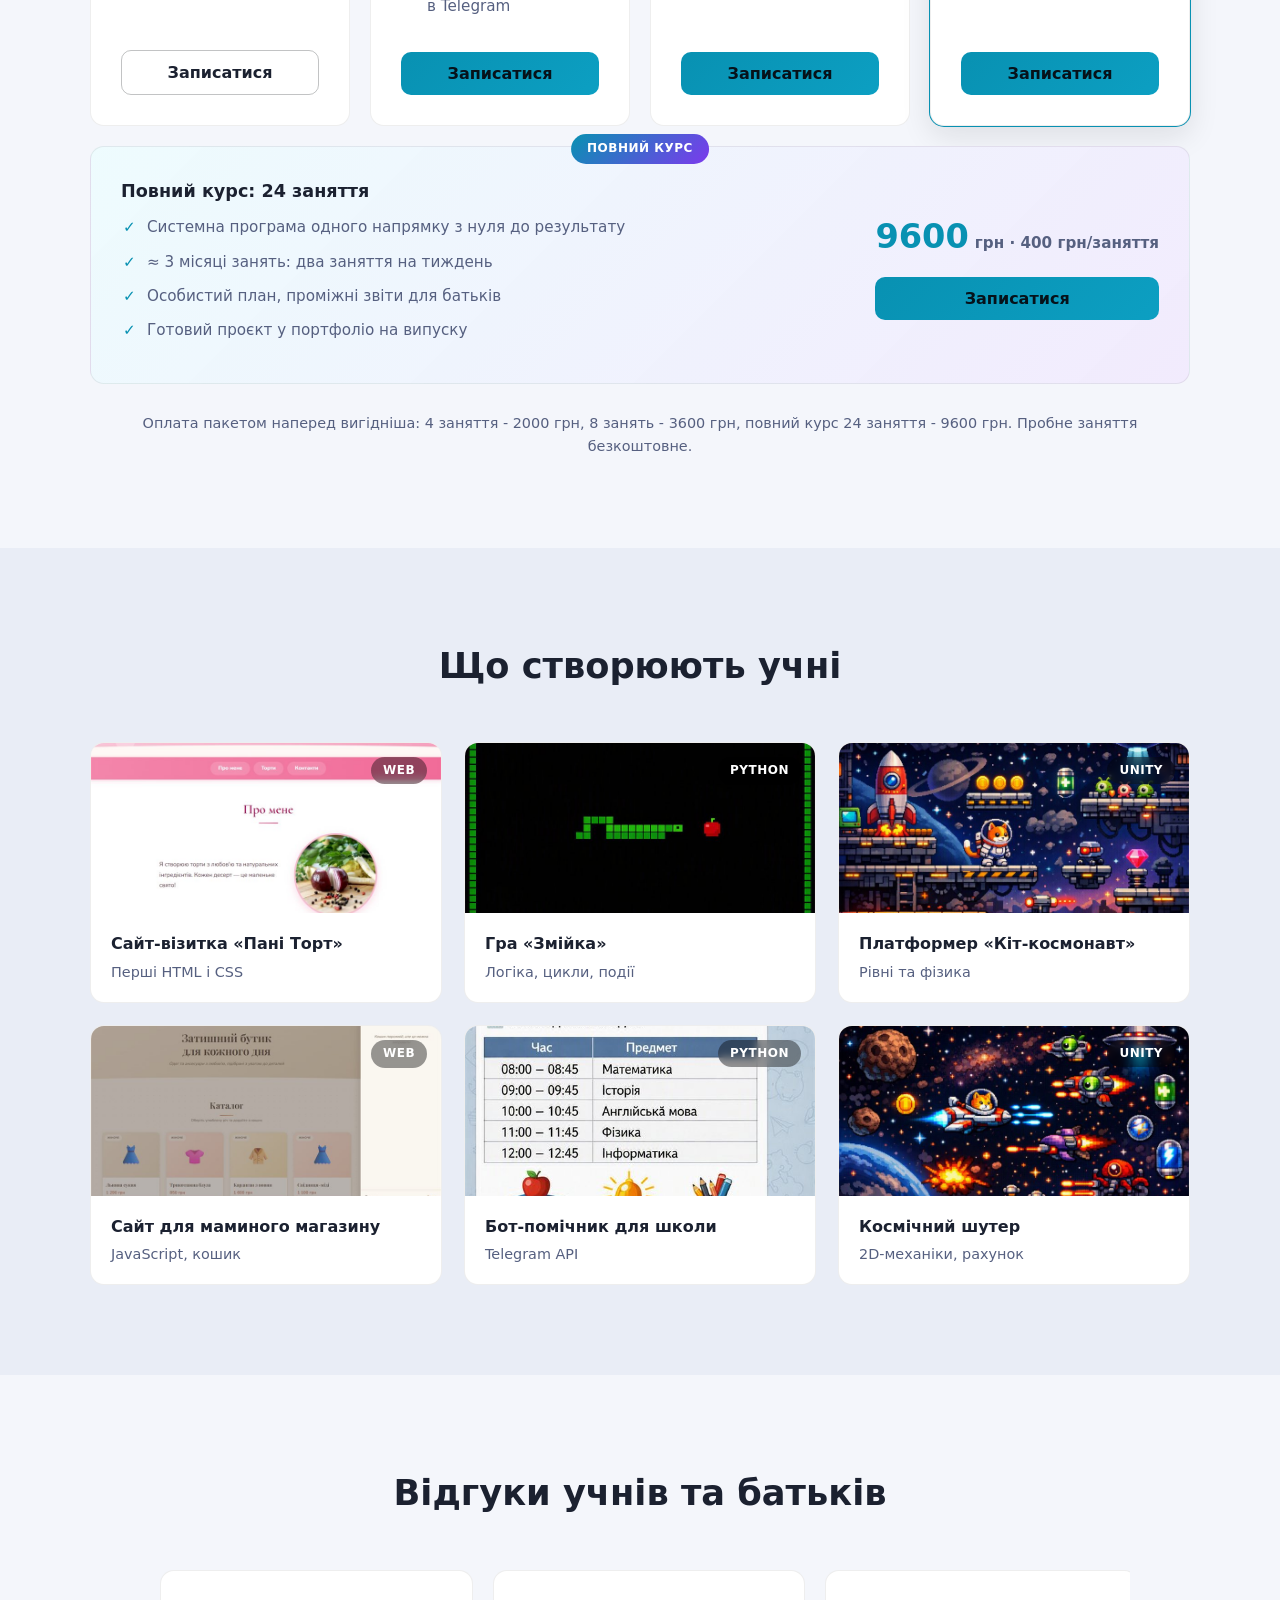
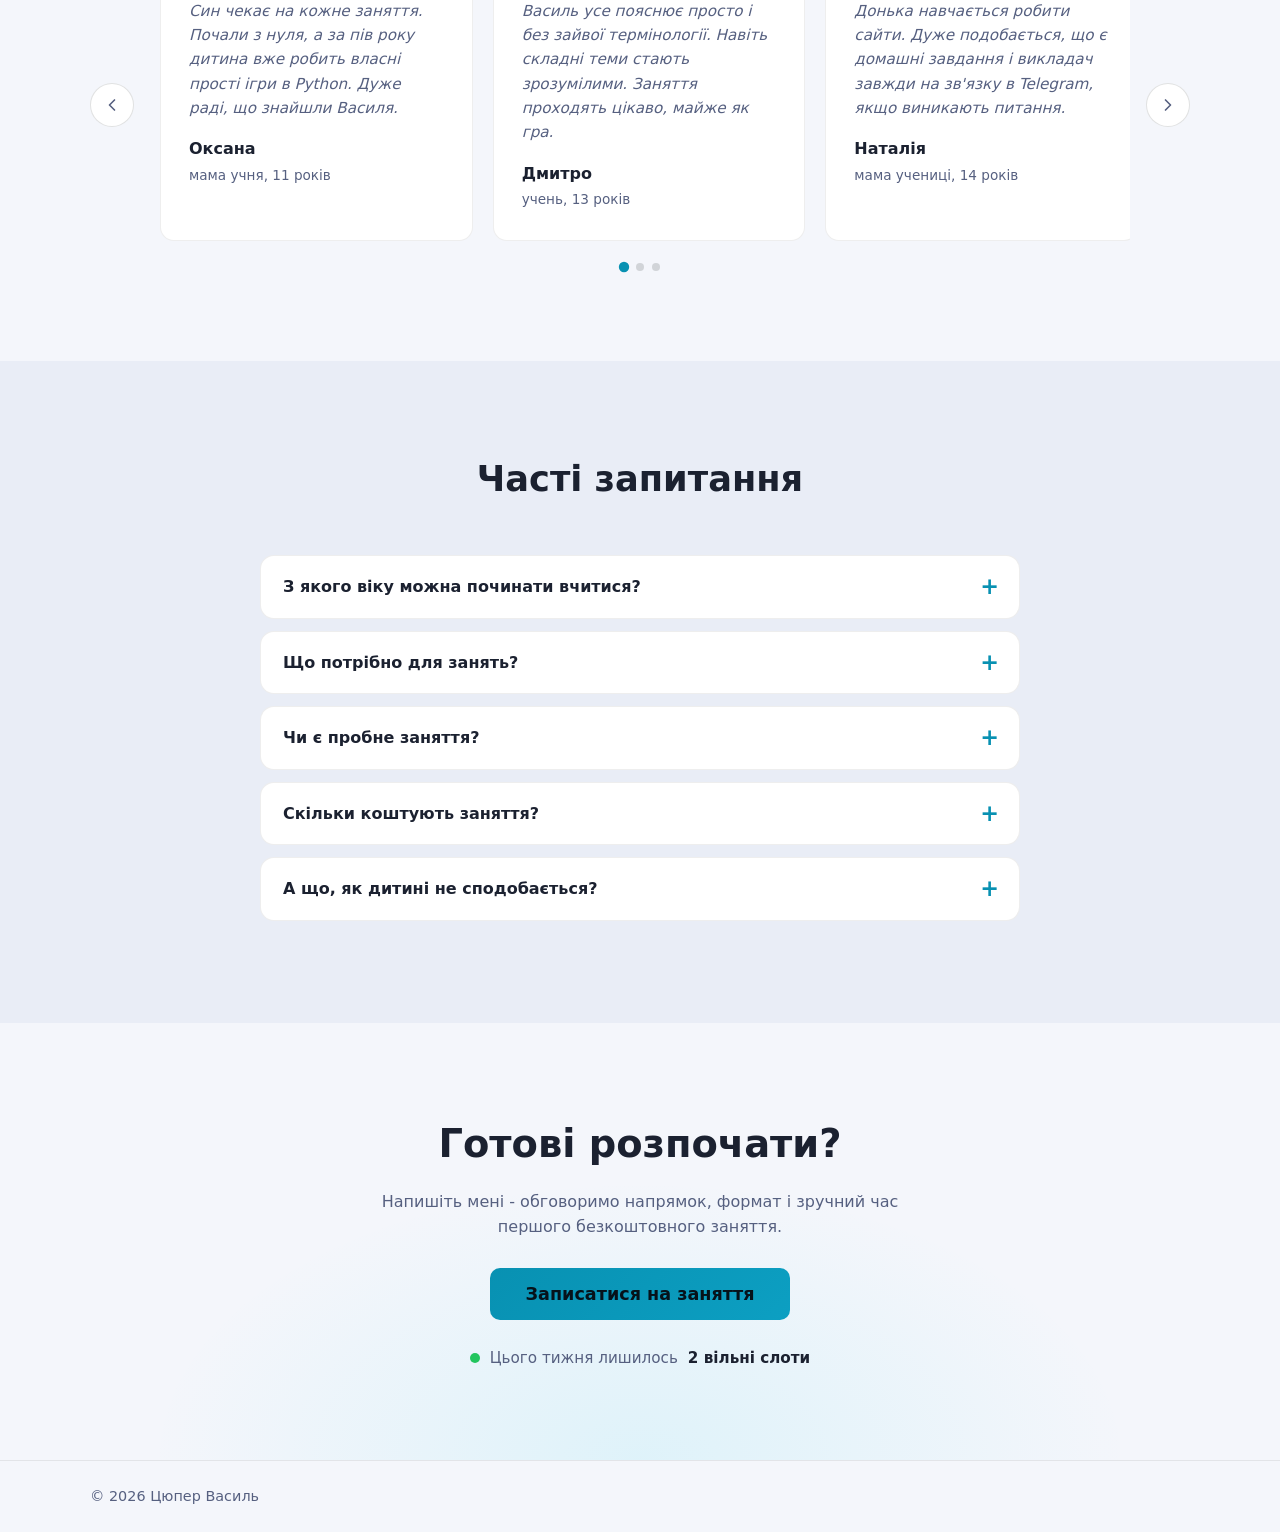
==== commit e2c5dcd8: "Add SVG icons to course cards and enhance hover effects" ====
--- a/index.html
+++ b/index.html
@@ -297,7 +297,14 @@
       <h2 class="section__title reveal">Напрямки навчання</h2>
       <div class="cards">
         <article class="card reveal">
-          <div class="card__icon" aria-hidden="true">Py</div>
+          <div class="card__icon" aria-hidden="true">
+            <svg viewBox="0 0 24 24" fill="none" stroke="currentColor" stroke-width="1.8" stroke-linecap="round" stroke-linejoin="round" aria-hidden="true">
+              <path d="M12 2.5c-1.7 0-2.6 1-2.6 2.4 0 1.5 1.2 2.3 2.6 3 1.9 1 3.3 2.7 3.3 4.9 0 3.2-2.6 5.6-6 6 1-2.5 2.8-3.6 3.8-4.4 1-.8 1.4-2.2.9-3.5-.5-1.3-1.7-2-3-1.6-1.3.4-2 1.5-1.9 2.8"/>
+              <path d="M12.6 2.9h.01"/>
+              <path d="M10.9 2.3 9.2 1.2"/>
+              <path d="M9.7 1.9 9 0.9"/>
+            </svg>
+          </div>
           <h3>Python</h3>
           <p>
             Ідеальний старт для новачка. Основи синтаксису, цикли, функції,
@@ -309,7 +316,17 @@
           </ul>
         </article>
         <article class="card reveal">
-          <div class="card__icon" aria-hidden="true">{ }</div>
+          <div class="card__icon" aria-hidden="true">
+            <svg viewBox="0 0 24 24" fill="none" stroke="currentColor" stroke-width="2" stroke-linecap="round" stroke-linejoin="round" aria-hidden="true">
+              <rect x="3" y="4.5" width="18" height="15" rx="2"/>
+              <path d="M3 9h18"/>
+              <path d="M5.9 6.8h.01"/>
+              <path d="M8.5 6.8h.01"/>
+              <path d="M9.8 12.3l-2 2 2 2"/>
+              <path d="M14.2 12.3l2 2-2 2"/>
+              <path d="M12.8 11.4l-1.4 4.4"/>
+            </svg>
+          </div>
           <h3>Веб-розробка</h3>
           <p>
             Створення справжніх сайтів: HTML, CSS, JavaScript.
@@ -321,7 +338,15 @@
           </ul>
         </article>
         <article class="card reveal">
-          <div class="card__icon" aria-hidden="true">U</div>
+          <div class="card__icon" aria-hidden="true">
+            <svg viewBox="0 0 24 24" fill="none" stroke="currentColor" stroke-width="2" stroke-linecap="round" stroke-linejoin="round" aria-hidden="true">
+              <rect x="2.5" y="6.5" width="19" height="11" rx="3.5"/>
+              <path d="M6 9.5h4"/>
+              <path d="M8 7.5v4"/>
+              <path d="M15 12.8h.01"/>
+              <path d="M17.6 11.2h.01"/>
+            </svg>
+          </div>
           <h3>Ігри на Unity</h3>
           <p>
             Навчання через створення ігор: керування персонажем, рівні, механіки.
@@ -333,7 +358,13 @@
           </ul>
         </article>
         <article class="card reveal">
-          <div class="card__icon" aria-hidden="true">AI</div>
+          <div class="card__icon" aria-hidden="true">
+            <svg viewBox="0 0 24 24" fill="none" stroke="currentColor" stroke-width="1.8" stroke-linecap="round" stroke-linejoin="round" aria-hidden="true">
+              <path d="M12 3.5l1.7 4.3 4.3 1.7-4.3 1.7L12 15.5l-1.7-4.3L6 9.5l4.3-1.7z"/>
+              <path d="M18.8 15.5l.8 2.1 2.1.8-2.1.8-.8 2.1-.8-2.1-2.1-.8 2.1-.8z"/>
+              <path d="M5.5 4.8l.6 1.5 1.5.6-1.5.6-.6 1.5-.6-1.5-1.5-.6 1.5-.6z"/>
+            </svg>
+          </div>
           <h3>Вайб кодинг</h3>
           <p>
             Створення програм за допомогою штучного інтелекту: описуєш ідею словами,
--- a/css/style.css
+++ b/css/style.css
@@ -808,6 +808,16 @@
   color: var(--accent);
   font-weight: 800;
   margin-bottom: 16px;
+}
+
+.card__icon svg {
+  width: 26px;
+  height: 26px;
+  transition: transform 0.25s ease;
+}
+
+.card:hover .card__icon svg {
+  transform: scale(1.15) rotate(-5deg);
 }
 
 .card h3,
